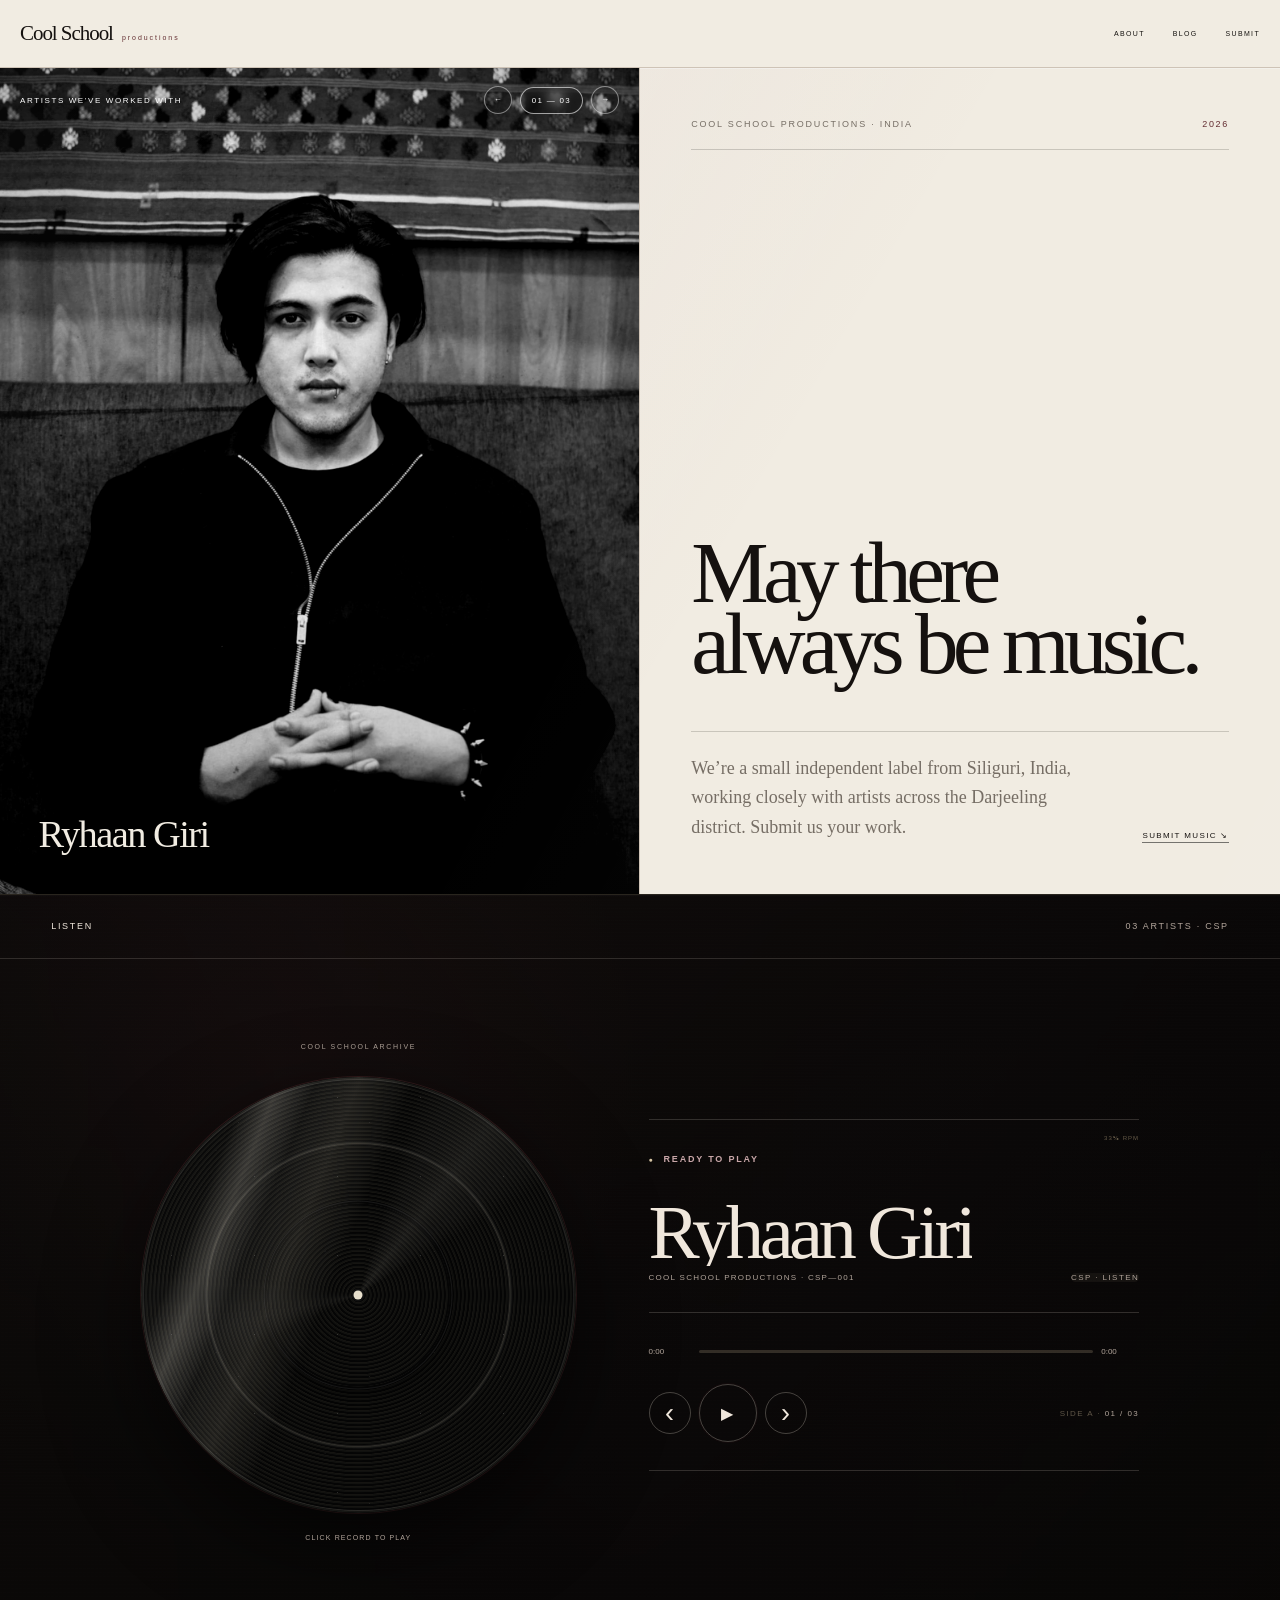
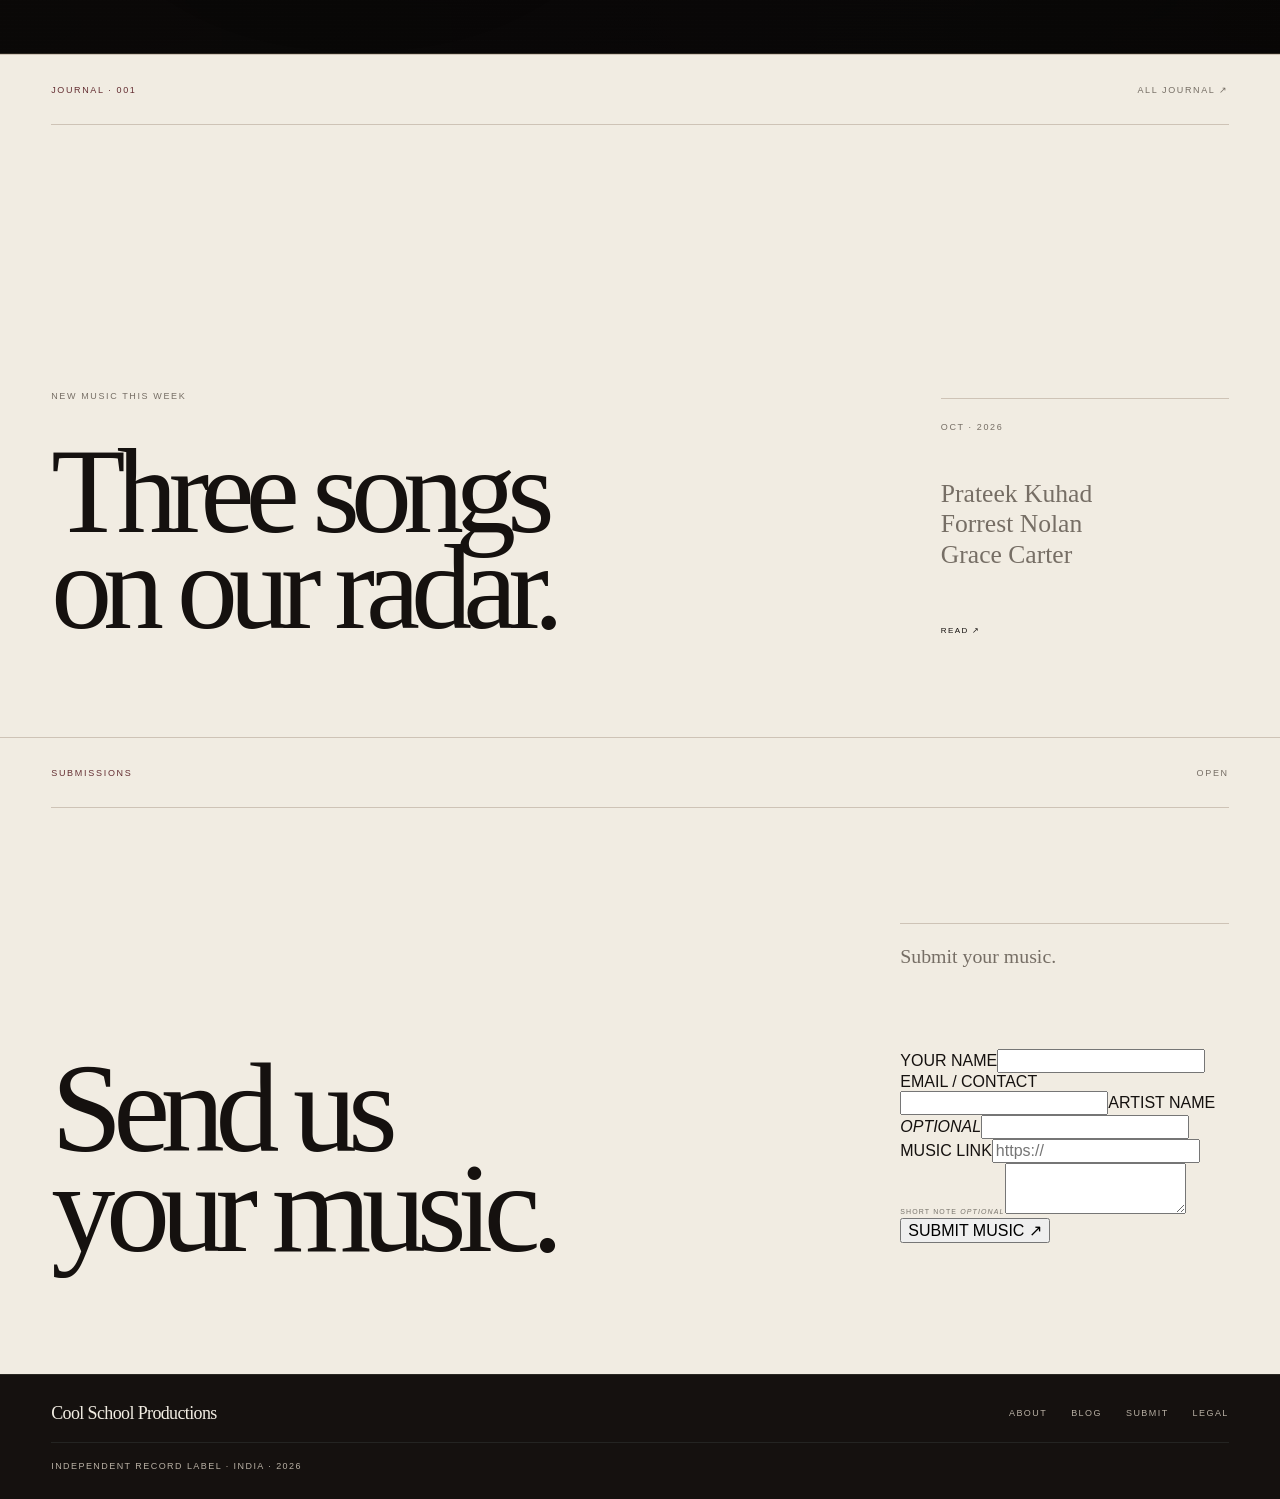
==== index.html @ f2fe6c72 "Simplify homepage music submissions" ====
<!doctype html><html><head><meta charset="utf-8"><meta name="viewport" content="width=device-width,initial-scale=1"><meta name="description" content="Cool School Productions — music, film and good work made independently."><title>Cool School Productions</title><link rel="stylesheet" href="style.css"></head><body>
<header><a class="brand" href="index.html"><span>Cool School</span><small>productions</small></a><button id="menu" aria-label="Open menu" aria-expanded="false" aria-controls="site-nav">MENU</button><nav id="site-nav"><a href="about.html">ABOUT</a><a href="blog.html">BLOG</a><a href="submissions.html">SUBMIT</a></nav></header>
<main><section class="opening" id="intro"><div class="opening-mark hero-showcase" id="artists" aria-label="Artists we have worked with"><div class="showcase-hint"><span>ARTISTS WE’VE WORKED WITH</span><div class="hero-nav"><button class="hero-prev" type="button" aria-label="Previous artist">←</button><b class="hero-count" aria-live="polite">01 — 03</b><button class="hero-next" type="button" aria-label="Next artist">→</button></div></div><div class="hero-track"><figure class="artist-link artist-ryhaan" data-track="0" tabindex="0" role="link"><img decoding="async" src="assets/ryhaan-giri.jpg" alt="Ryhaan Giri"><figcaption>Ryhaan Giri</figcaption></figure><figure class="artist-link artist-madhura" data-track="1" tabindex="0" role="link"><img decoding="async" src="assets/madhura-naik.png" alt="Madhura Naik"><figcaption>Madhura Naik</figcaption></figure><figure class="artist-link artist-mellow" data-track="2" tabindex="0" role="link"><img decoding="async" src="assets/mellow-gyatso.jpeg" alt="Mellow Gyatso"><figcaption>Mellow Gyatso</figcaption></figure></div></div><div class="opening-message"><div class="hero-statement-top"><p class="kicker">COOL SCHOOL PRODUCTIONS · INDIA</p><span>2026</span></div><div class="hero-statement-body"><h1>May there<br>always be music.</h1><div class="hero-statement-foot"><p class="prayer">We’re a small independent label from Siliguri, India, working closely with artists across the Darjeeling district. Submit us your work.</p><a href="#submit">SUBMIT MUSIC ↘</a></div></div></div></section>

<section class="video-gallery discover-full vinyl-discover vinyl-mode" id="discover"><div class="discover-label"><span>LISTEN</span><b>03 ARTISTS · CSP</b></div><div class="vinyl-atmosphere" aria-hidden="true"></div><div class="vinyl-audio-view" aria-label="Vinyl player"><div class="audio-record-wrap"><div class="audio-record" role="button" tabindex="0" aria-label="Play Ryhaan Giri"><div class="audio-art" style="background-image:url('https://i.ytimg.com/vi/rxdvPtSi1rs/maxresdefault.jpg')"></div><span class="audio-spindle"></span></div></div><div class="audio-deck"><div class="audio-kicker" aria-live="polite">READY TO PLAY</div><div class="audio-heading"><div><h2>Ryhaan Giri</h2><p class="audio-subtitle">COOL SCHOOL PRODUCTIONS · CSP—001</p></div><span class="playing-badge">CSP · LISTEN</span></div><div class="audio-progress"><span class="audio-time current">0:00</span><input class="audio-range" type="range" min="0" max="1000" value="0" aria-label="Playback position"><span class="audio-time duration">0:00</span></div><div class="audio-bottom"><div class="audio-controls"><button class="audio-prev" aria-label="Previous track">‹</button><button class="audio-play" aria-label="Play Ryhaan Giri">▶</button><button class="audio-next" aria-label="Next track">›</button></div><div class="audio-track-count" aria-live="polite">01 / 03</div></div></div></div></section><section class="home-journal"><div class="home-journal-top"><span>JOURNAL · 001</span><a href="blog.html">ALL JOURNAL ↗</a></div><a class="home-journal-feature" href="blog-new-music-this-week.html"><div><span>NEW MUSIC THIS WEEK</span><h2>Three songs<br>on our radar.</h2></div><div class="home-journal-meta"><span>OCT · 2026</span><p>Prateek Kuhad<br>Forrest Nolan<br>Grace Carter</p><b>READ ↗</b></div></a></section><section class="submission-only" id="submit"><div class="submission-only-label"><span>SUBMISSIONS</span><span>OPEN</span></div><div class="submission-only-grid"><h2>Send us<br>your music.</h2><div class="submission-only-info"><p>Submit your music.</p><form class="submission-form" data-submission-form><div class="submission-fields"><label><span>YOUR NAME</span><input name="name" type="text" autocomplete="name" maxlength="100" required></label><label><span>EMAIL / CONTACT</span><input name="contact" type="text" autocomplete="email" maxlength="160" required></label><label><span>ARTIST NAME <i>OPTIONAL</i></span><input name="artist" type="text" maxlength="120"></label><label><span>MUSIC LINK</span><input name="music_url" type="url" inputmode="url" placeholder="https://" maxlength="500" required></label><label class="submission-note"><span>SHORT NOTE <i>OPTIONAL</i></span><textarea name="note" rows="3" maxlength="1000"></textarea></label></div><button type="submit">SUBMIT MUSIC ↗</button><p class="submission-status" role="status" aria-live="polite"></p></form></div></div></section></main>
<footer class="site-footer simple-footer"><a class="simple-footer-brand" href="index.html">Cool School Productions</a><div class="simple-footer-links"><a href="about.html">ABOUT</a><a href="blog.html">BLOG</a><a href="submissions.html">SUBMIT</a><a href="legal.html">LEGAL</a></div><span class="simple-footer-meta">INDEPENDENT RECORD LABEL · INDIA · <span id="year"></span></span></footer>
<script src="script.js"></script></body></html>
---- style.css ----
:root{--cream:#f0ede5;--black:#0b0b0a;--grey:#85827b;--line:#cbc7bd}*{box-sizing:border-box}html{scroll-behavior:smooth}body{margin:0;background:var(--black);color:var(--cream);font-family:Arial,Helvetica,sans-serif}a{color:inherit;text-decoration:none}header{height:74px;padding:0 3.2vw;display:flex;align-items:center;justify-content:space-between;position:sticky;top:0;z-index:20;background:rgba(240,237,229,.94);color:var(--black);border-bottom:1px solid var(--line);backdrop-filter:blur(12px)}.brand{display:flex;align-items:baseline;gap:9px}.brand span{font-family:Georgia,serif;font-size:21px;letter-spacing:-.05em}.brand small{font-size:7px;letter-spacing:.28em}nav{display:flex;gap:30px;font-size:9px;letter-spacing:.14em}#menu{display:none;border:0;background:none;font:inherit;font-size:10px}.opening{min-height:clamp(560px,72vh,720px);display:grid;grid-template-columns:1fr 1fr}.opening-mark{background:var(--cream);color:var(--black);display:flex;align-items:center;justify-content:center;padding:6vw;border-right:1px solid var(--line)}.wordmark,.footer-wordmark{display:flex;flex-direction:column;align-items:center}.wordmark span,.footer-wordmark span{font-family:Georgia,serif;font-size:clamp(55px,6vw,98px);line-height:.85;letter-spacing:-.075em;white-space:nowrap}.wordmark small,.footer-wordmark small{font-size:11px;letter-spacing:.62em;padding-left:.62em;margin-top:28px}.opening-message{padding:6vw;display:flex;flex-direction:column;justify-content:center}.kicker{font-size:9px;letter-spacing:.2em;color:var(--grey);margin:0 0 30px}.opening h1{font-family:Georgia,serif;font-size:clamp(58px,7.2vw,112px);font-weight:400;line-height:.84;letter-spacing:-.065em;margin:0 0 42px}.prayer{font-family:Georgia,serif;font-size:18px;line-height:1.65;color:#bbb7ad;max-width:580px;margin:0 0 42px}.soft-link{width:max-content;font-size:10px;letter-spacing:.13em;padding-bottom:6px;border-bottom:1px solid #575750}.interlude{min-height:60vh;padding:7vw 4vw;display:flex;flex-direction:column;justify-content:space-between}.interlude p{font-family:Georgia,serif;font-size:clamp(52px,7vw,108px);line-height:.88;letter-spacing:-.06em;margin:0}.interlude em{font-weight:400}.interlude span{font-size:9px;letter-spacing:.18em;align-self:flex-end}.light{background:var(--cream);color:var(--black)}.light span{color:#77736b}.dark{background:var(--black);color:var(--cream);border-block:1px solid #292927}.dark span{color:#777}.work-section{background:var(--cream);color:var(--black)}.section-line{height:70px;padding:0 3.2vw;display:flex;align-items:center;justify-content:space-between;border-bottom:1px solid var(--line);font-size:9px;letter-spacing:.16em}.work-grid{display:grid;grid-template-columns:repeat(3,1fr)}.work-card{padding:2vw;border-right:1px solid var(--line)}.work-card:last-child{border-right:0}.image{position:relative;aspect-ratio:4/5;overflow:hidden;background:#222}.image img{width:100%;height:100%;object-fit:cover;filter:grayscale(1) contrast(1.08);transition:.5s}.image:after{content:"";position:absolute;inset:0;background:linear-gradient(transparent 60%,rgba(0,0,0,.42))}.image span{position:absolute;z-index:2;left:18px;bottom:15px;color:white;font-family:Georgia,serif;font-size:40px}.work-card:hover img{transform:scale(1.02);filter:grayscale(.35)}.work-card h2{font-family:Georgia,serif;font-size:25px;font-weight:400;margin:18px 0 8px}.work-card p{font-size:8px;letter-spacing:.16em;color:#77736b}.submit{background:var(--cream);color:var(--black);padding:10vw 4vw 11vw}.submit h2{font-family:Georgia,serif;font-size:clamp(58px,8vw,120px);font-weight:400;line-height:.85;letter-spacing:-.065em;margin:0 0 42px}.submit>p:not(.kicker){font-family:Georgia,serif;font-size:19px;line-height:1.6;max-width:600px;color:#57544d}.mail{display:inline-block;font-family:Georgia,serif;font-size:clamp(20px,2.4vw,34px);margin-top:32px;border-bottom:1px solid #88837a;padding-bottom:7px}.submit>small{display:block;margin-top:28px;font-size:9px;letter-spacing:.12em;color:#77736b}footer{padding:8vw 4vw 2vw;background:var(--black);min-height:65vh;display:flex;flex-direction:column;justify-content:flex-end}.footer-wordmark{align-items:flex-start;margin-bottom:5vw}.footer-wordmark span{font-size:clamp(52px,8vw,120px)}.footer-wordmark small{margin-left:3px}footer>p{font-family:Georgia,serif;font-size:clamp(30px,4vw,60px);line-height:1.05;max-width:800px;color:#aaa69d;margin:0 0 8vw}.footer-row{display:flex;justify-content:space-between;border-top:1px solid #292927;padding-top:18px;font-size:8px;letter-spacing:.16em;color:#777}@media(max-width:760px){header{height:60px;padding:0 5vw}nav{display:none;position:absolute;top:60px;left:0;right:0;background:var(--cream);padding:28px 5vw;flex-direction:column}nav.open{display:flex}#menu{display:block}.opening{grid-template-columns:1fr}.opening-mark{min-height:45vh;border-right:0;border-bottom:1px solid var(--line)}.wordmark span{font-size:15vw}.wordmark small{font-size:8px}.opening-message{min-height:70vh;padding:16vw 6vw}.opening h1{font-size:16vw}.interlude{min-height:52vh;padding:16vw 6vw}.interlude p{font-size:14vw}.work-grid{grid-template-columns:1fr}.work-card{padding:6vw;border-right:0;border-bottom:1px solid var(--line)}.image{aspect-ratio:16/11}.section-line{padding:0 5vw}.submit{padding:20vw 6vw}.submit h2{font-size:15vw}.mail{font-size:18px;word-break:break-word}footer{padding:20vw 6vw 5vw;min-height:70vh}.footer-wordmark span{font-size:16vw}.footer-wordmark small{font-size:8px}.footer-row{flex-direction:column;gap:20px}}
/* Hero showcase */
.hero-showcase{padding:0;overflow:hidden;display:block;background:#111;position:relative}.hero-track{height:100%;display:flex;overflow-x:auto;scroll-snap-type:x mandatory;scrollbar-width:none}.hero-track::-webkit-scrollbar{display:none}.hero-track figure{position:relative;flex:0 0 100%;height:100%;min-height:clamp(560px,72vh,720px);margin:0;scroll-snap-align:start;overflow:hidden}.hero-track img{width:100%;height:100%;object-fit:cover;display:block;filter:grayscale(1) contrast(1.06);transition:filter .5s ease,transform .8s ease}.hero-track figure:hover img{filter:grayscale(.25);transform:scale(1.012)}.hero-track figure:after{content:"";position:absolute;inset:55% 0 0;background:linear-gradient(transparent,rgba(0,0,0,.55));pointer-events:none}.hero-track figcaption{position:absolute;z-index:2;left:3vw;bottom:3vw;color:var(--cream);font-family:Georgia,serif;font-size:clamp(28px,3vw,46px);letter-spacing:-.04em}.showcase-hint{position:absolute;z-index:5;left:20px;right:20px;top:18px;display:flex;justify-content:space-between;align-items:center;color:#fff;font-size:8px;letter-spacing:.16em;text-shadow:0 1px 10px rgba(0,0,0,.55);pointer-events:none}.showcase-hint b{font-weight:400;border:1px solid rgba(255,255,255,.6);border-radius:999px;padding:8px 11px;background:rgba(0,0,0,.18);backdrop-filter:blur(6px)}@media(max-width:760px){.opening{min-height:auto}.hero-showcase{min-height:46vh}.hero-track figure{min-height:46vh}.hero-track figcaption{left:5vw;bottom:5vw}.showcase-hint{left:14px;right:14px;top:14px}.showcase-hint span{font-size:7px}}

.people-reel .name-thumb{background:radial-gradient(circle at 70% 28%,#35332f 0%,#171716 36%,#0b0b0a 78%);display:flex;align-items:center;justify-content:center;min-height:520px;position:relative;overflow:hidden}.people-reel .name-thumb:before{content:"";position:absolute;inset:24px;border:1px solid rgba(240,237,229,.18)}.people-reel .name-card{position:relative;z-index:1;display:flex;flex-direction:column;align-items:center;text-align:center}.people-reel .name-card span{font-family:Georgia,serif;font-size:clamp(52px,6vw,92px);line-height:.82;letter-spacing:-.06em;color:var(--cream)}.people-reel .name-card small{margin-top:28px;font-size:8px;letter-spacing:.28em;color:#8b8881}.people-reel .name-thumb figcaption{position:absolute;left:22px;bottom:18px;font-family:Arial,Helvetica,sans-serif;font-size:9px;letter-spacing:.14em;color:#d5d1c8}
@media(max-width:760px){.people-reel .name-thumb{min-height:46vh}.people-reel .name-card span{font-size:15vw}}

/* Discover video gallery */
.video-gallery{background:var(--cream);color:var(--black);padding:8vw 0 9vw;overflow:hidden;border-top:1px solid var(--line)}
.gallery-head{padding:0 4vw 4vw;display:flex;align-items:flex-end;justify-content:space-between;gap:30px}
.gallery-head h2{font-family:Georgia,serif;font-size:clamp(52px,7vw,105px);font-weight:400;line-height:.86;letter-spacing:-.065em;margin:12px 0 0}
.gallery-nav{display:flex;align-items:center;gap:14px;font-size:8px;letter-spacing:.18em;white-space:nowrap}
.gallery-nav button{width:44px;height:44px;border:1px solid #aaa59b;border-radius:50%;background:transparent;font-size:18px;cursor:pointer;transition:.2s}
.gallery-nav button:hover{background:var(--black);color:var(--cream);border-color:var(--black)}
.video-track{display:flex;gap:1.2vw;overflow-x:auto;scroll-snap-type:x mandatory;scroll-behavior:smooth;padding:0 4vw 2vw;scrollbar-width:none}
.video-track::-webkit-scrollbar{display:none}
.video-slide{flex:0 0 min(76vw,980px);scroll-snap-align:start}
.video-frame{aspect-ratio:16/9;background:#0b0b0a;overflow:hidden}
.video-frame iframe{width:100%;height:100%;border:0;display:block}
.video-meta{display:grid;grid-template-columns:42px 1fr auto;align-items:end;border-top:1px solid #aaa59b;padding:14px 0 0;margin-top:14px}
.video-meta>span{font-family:Georgia,serif;font-size:18px}
.video-meta h3{font-family:Georgia,serif;font-size:clamp(25px,3vw,42px);font-weight:400;letter-spacing:-.045em;margin:0}
.video-meta p{font-size:8px;letter-spacing:.16em;color:#77736b;margin:0 0 6px;text-align:right}
@media(max-width:760px){.gallery-head{padding:18vw 6vw 8vw;align-items:flex-start;flex-direction:column}.gallery-head h2{font-size:15vw}.gallery-nav{width:100%;justify-content:flex-end}.video-track{gap:4vw;padding:0 6vw 8vw}.video-slide{flex-basis:88vw}.video-meta{grid-template-columns:30px 1fr}.video-meta p{grid-column:2;text-align:left;margin-top:7px}}

/* Compact Discover refinement */
.video-gallery{padding:6vw 0 7vw}
.gallery-head{max-width:1240px;margin:0 auto;padding:0 32px 32px;align-items:flex-end}
.gallery-head h2{font-size:clamp(38px,4.4vw,68px);line-height:.92;max-width:650px}
.gallery-nav{gap:10px}
.gallery-nav button{width:36px;height:36px;font-size:15px}
.video-track{max-width:1240px;margin:0 auto;display:grid;grid-template-columns:repeat(3,minmax(0,1fr));gap:18px;padding:0 32px 8px;overflow:visible;scroll-snap-type:none}
.video-slide{min-width:0}
.video-frame{aspect-ratio:16/9;border-radius:2px}
.video-meta{grid-template-columns:28px 1fr;padding-top:10px;margin-top:10px}
.video-meta>span{font-size:12px;color:#77736b}
.video-meta h3{font-size:20px;letter-spacing:-.025em}
.video-meta p{grid-column:2;text-align:left;margin:5px 0 0;font-size:7px;line-height:1.5}
@media(min-width:761px){.gallery-nav span{display:none}}
@media(max-width:760px){.video-gallery{padding:4vw 0 14vw}.gallery-head{padding:16vw 6vw 7vw}.gallery-head h2{font-size:12vw}.video-track{display:flex;max-width:none;gap:12px;padding:0 6vw 5vw;overflow-x:auto;scroll-snap-type:x mandatory}.video-slide{flex:0 0 82vw;scroll-snap-align:start}.video-meta h3{font-size:20px}.gallery-nav button{width:34px;height:34px}}

/* Full-bleed Discover */
.discover-full{position:relative;background:#0b0b0a;color:var(--cream);padding:0;min-height:100vh;border:0;overflow:hidden}
.discover-full .discover-label{position:absolute;z-index:5;top:20px;left:24px;font-size:8px;letter-spacing:.2em;color:#fff;text-shadow:0 1px 8px rgba(0,0,0,.45);pointer-events:none}
.discover-full .video-track{max-width:none;width:100%;height:100vh;margin:0;padding:0;display:grid;grid-template-columns:repeat(3,1fr);gap:1px;background:#0b0b0a;overflow:hidden}
.discover-full .video-slide{min-width:0;height:100%;margin:0}
.discover-full .video-frame{width:100%;height:100%;aspect-ratio:auto;border-radius:0;background:#000}
.discover-full .video-frame iframe{width:100%;height:100%;display:block}
@media(max-width:760px){.discover-full{min-height:100svh}.discover-full .discover-label{top:16px;left:16px}.discover-full .video-track{height:100svh;display:flex;gap:1px;padding:0;overflow-x:auto;scroll-snap-type:x mandatory}.discover-full .video-slide{flex:0 0 100vw;height:100svh;scroll-snap-align:start}.discover-full .video-frame{height:100%}}

/* Final Discover polish */
.discover-full{min-height:auto;background:#080808;border-top:1px solid rgba(255,255,255,.12)}
.discover-full .discover-label{top:18px;left:22px;padding:7px 9px;background:rgba(8,8,8,.58);border:1px solid rgba(255,255,255,.16);font-size:7px;line-height:1;letter-spacing:.22em;backdrop-filter:blur(8px);-webkit-backdrop-filter:blur(8px)}
.discover-full .video-track{height:auto;min-height:72vh;grid-template-columns:repeat(3,minmax(0,1fr));gap:1px;background:rgba(255,255,255,.12)}
.discover-full .video-slide{height:auto;min-height:72vh;background:#080808}
.discover-full .video-frame{height:100%;min-height:72vh;position:relative;overflow:hidden}
.discover-full .video-frame iframe{position:absolute;inset:0;border:0;background:#000}
@media(min-width:761px){.discover-full .video-track{max-height:820px}.discover-full .video-slide,.discover-full .video-frame{max-height:820px}}
@media(max-width:760px){.discover-full{min-height:auto}.discover-full .discover-label{top:14px;left:14px}.discover-full .video-track{height:72svh;min-height:0}.discover-full .video-slide{height:72svh;min-height:0}.discover-full .video-frame{height:72svh;min-height:0}}

/* Site footer */
.site-footer{background:var(--cream);color:var(--black);padding:7vw 4vw 2.5vw;min-height:42vh;display:flex;flex-direction:column;justify-content:space-between;border-top:1px solid var(--line)}
.footer-top{display:flex;justify-content:space-between;align-items:flex-start;gap:40px}
.footer-brand{font-family:Georgia,serif;font-size:clamp(48px,6.5vw,100px);font-weight:400;line-height:.78;letter-spacing:-.065em}
.footer-brand span{font-size:.42em;letter-spacing:-.035em}
.footer-top>p{margin:5px 0 0;font-size:8px;line-height:1.8;letter-spacing:.18em;text-align:right;color:#68645d}
.footer-bottom{display:flex;justify-content:space-between;align-items:flex-end;border-top:1px solid #bcb7ad;padding-top:15px;margin-top:8vw;font-size:8px;letter-spacing:.16em;color:#68645d}
.footer-links{display:flex;gap:26px}
.footer-links a{transition:opacity .2s}.footer-links a:hover{opacity:.5}
@media(max-width:760px){.site-footer{padding:16vw 6vw 6vw;min-height:48vh}.footer-top{flex-direction:column}.footer-brand{font-size:15vw}.footer-top>p{text-align:left}.footer-bottom{margin-top:18vw;align-items:flex-start;gap:25px;flex-direction:column}.footer-links{gap:18px;flex-wrap:wrap}}

/* Label-level precision */
header{border-bottom:1px solid rgba(20,20,18,.14)}
nav{gap:28px}nav a{font-size:7px;letter-spacing:.19em}
.opening-message{padding-left:5vw;padding-right:5vw}
.opening-message .prayer{max-width:490px}
.showcase-hint span{letter-spacing:.2em}
.site-footer{min-height:36vh;padding-top:6vw}
.footer-brand{max-width:700px}
.footer-top>p{letter-spacing:.2em}
@media(max-width:760px){nav{gap:20px}.site-footer{min-height:42vh}}

/* Vinyl Discover */
.vinyl-discover{background:#080808;min-height:100vh;padding:0;display:flex;align-items:center}
.vinyl-discover .discover-label{position:absolute;top:18px;left:22px}
.vinyl-track{width:100%;display:grid;grid-template-columns:repeat(3,minmax(0,1fr));gap:0;align-items:center}
.vinyl-piece{min-width:0;display:grid;place-items:center;padding:5vw 2vw}
.vinyl-shell{width:min(29vw,440px);aspect-ratio:1;display:grid;place-items:center}
.vinyl-disc{position:relative;width:100%;height:100%;border-radius:50%;overflow:hidden;background:repeating-radial-gradient(circle at center,#0b0b0b 0 2px,#151515 3px 4px,#090909 5px 7px);box-shadow:0 18px 60px rgba(0,0,0,.42),inset 0 0 0 1px rgba(255,255,255,.08)}
.vinyl-disc:before{content:"";position:absolute;inset:4%;border-radius:50%;background:conic-gradient(from 20deg,transparent,rgba(255,255,255,.09),transparent 18%,rgba(255,255,255,.04),transparent 40%,rgba(255,255,255,.08),transparent 70%);pointer-events:none;z-index:2}
.vinyl-video{position:absolute;z-index:3;left:50%;top:50%;width:58%;height:58%;transform:translate(-50%,-50%);border-radius:50%;overflow:hidden;background:#000;box-shadow:0 0 0 3px #080808,0 0 0 4px rgba(255,255,255,.12)}
.vinyl-video iframe{position:absolute;left:50%;top:50%;width:178%;height:100%;transform:translate(-50%,-50%);border:0}
.vinyl-spindle{position:absolute;z-index:5;left:50%;top:50%;width:9px;height:9px;border-radius:50%;background:#e7e2d8;transform:translate(-50%,-50%);box-shadow:0 0 0 2px #111;pointer-events:none}
.vinyl-disc.is-playing{animation:vinylSpin 5.2s linear infinite}
.vinyl-disc.is-playing .vinyl-video{animation:vinylCounterSpin 5.2s linear infinite}
@keyframes vinylSpin{to{transform:rotate(360deg)}}@keyframes vinylCounterSpin{to{transform:translate(-50%,-50%) rotate(-360deg)}}
@media(max-width:760px){.vinyl-discover{min-height:88svh}.vinyl-track{display:flex;overflow-x:auto;scroll-snap-type:x mandatory}.vinyl-piece{flex:0 0 100vw;min-height:88svh;padding:18vw 8vw 10vw;scroll-snap-align:start}.vinyl-shell{width:min(84vw,430px)}}

/* Vinyl catalogue metadata */
.vinyl-piece{align-content:center}
.vinyl-meta{width:min(29vw,440px);display:grid;grid-template-columns:auto 1fr;gap:5px 16px;border-top:1px solid rgba(255,255,255,.2);padding-top:12px;margin-top:18px;color:#e8e4dc}
.vinyl-meta span{font-size:7px;letter-spacing:.2em;color:#777}
.vinyl-meta strong{font-family:Georgia,serif;font-size:16px;font-weight:400;letter-spacing:-.02em;text-align:right}
.vinyl-meta small{grid-column:1/-1;font-size:7px;letter-spacing:.16em;color:#777}
@media(max-width:760px){.vinyl-meta{width:min(84vw,430px);margin-top:16px}.vinyl-meta strong{font-size:15px}}

/* One-record-per-slide Discover */
.vinyl-discover{height:100vh;min-height:680px;display:block;overflow:hidden;position:relative}
.vinyl-track{width:100%;height:100%;display:flex;overflow-x:auto;overflow-y:hidden;scroll-snap-type:x mandatory;scroll-behavior:smooth;scrollbar-width:none}
.vinyl-track::-webkit-scrollbar{display:none}
.vinyl-piece{position:relative;flex:0 0 100%;width:100%;height:100%;min-height:0;padding:6vh 6vw 4vh;display:flex;flex-direction:column;align-items:center;justify-content:center;scroll-snap-align:start;scroll-snap-stop:always}
.vinyl-shell{width:min(64vh,620px);max-width:72vw;flex:0 0 auto}
.vinyl-meta{width:min(64vh,620px);max-width:72vw;margin-top:18px}
.vinyl-discover .discover-label{z-index:10}
@media(max-width:760px){.vinyl-discover{height:88svh;min-height:620px}.vinyl-track{height:100%;display:flex}.vinyl-piece{flex:0 0 100vw;width:100vw;height:100%;min-height:0;padding:10vh 6vw 5vh}.vinyl-shell{width:min(74vw,52vh);max-width:none}.vinyl-meta{width:min(74vw,52vh);max-width:none}}

/* Tactile Discover interaction */
.vinyl-shell{transition:transform .45s cubic-bezier(.2,.7,.2,1),filter .45s ease;cursor:pointer}
.vinyl-piece:hover .vinyl-shell{transform:scale(1.025);filter:brightness(1.06)}
.vinyl-piece:focus-within .vinyl-shell{transform:scale(1.015)}
.vinyl-video{transition:box-shadow .3s ease,transform .3s ease}
.vinyl-piece:hover .vinyl-video{box-shadow:0 0 0 3px #080808,0 0 0 5px rgba(255,255,255,.28)}
.vinyl-play{position:absolute;z-index:8;left:50%;top:50%;width:54px;height:54px;display:grid;place-items:center;border-radius:50%;transform:translate(-50%,-50%);background:rgba(245,242,235,.92);color:#090909;font-family:Arial,sans-serif;font-size:17px;padding-left:3px;box-shadow:0 8px 28px rgba(0,0,0,.28);pointer-events:none;transition:transform .25s ease,opacity .25s ease}
.vinyl-piece:hover .vinyl-play{transform:translate(-50%,-50%) scale(1.08)}
.vinyl-disc.is-playing .vinyl-play{opacity:0}
.vinyl-controls{position:absolute;z-index:12;left:50%;bottom:24px;transform:translateX(-50%);display:flex;align-items:center;gap:14px;padding:7px 9px;border:1px solid rgba(255,255,255,.14);border-radius:999px;background:rgba(10,10,10,.58);backdrop-filter:blur(14px);-webkit-backdrop-filter:blur(14px)}
.vinyl-controls>button{width:38px;height:38px;border:0;border-radius:50%;background:transparent;color:#f2eee6;font-size:16px;cursor:pointer;transition:background .2s,transform .2s}
.vinyl-controls>button:hover{background:rgba(255,255,255,.12);transform:scale(1.05)}
.vinyl-dots{display:flex;gap:7px;align-items:center;padding:0 3px}
.vinyl-dots button{width:6px;height:6px;padding:0;border:0;border-radius:50%;background:rgba(255,255,255,.3);cursor:pointer;transition:width .25s,background .25s,border-radius .25s}
.vinyl-dots button.active{width:20px;border-radius:999px;background:#f2eee6}
@media(max-width:760px){.vinyl-controls{bottom:14px}.vinyl-play{width:48px;height:48px}.vinyl-piece:hover .vinyl-shell{transform:none}}

/* Split vinyl + video showcase */
.vinyl-piece{padding:7vh 5vw 8vh}
.vinyl-project{width:min(1180px,90vw);display:grid;grid-template-columns:minmax(280px,.78fr) minmax(420px,1.22fr);gap:clamp(34px,5vw,80px);align-items:center}
.vinyl-project .vinyl-shell{width:100%;max-width:470px;justify-self:end}
.vinyl-label{position:absolute;z-index:3;left:50%;top:50%;width:34%;height:34%;transform:translate(-50%,-50%);border-radius:50%;background:#e8e3d9;color:#111;display:flex;flex-direction:column;align-items:center;justify-content:center;text-align:center;pointer-events:none}
.vinyl-label span{font-family:Georgia,serif;font-size:clamp(12px,1.2vw,18px);letter-spacing:-.03em}.vinyl-label small{margin-top:6px;font-size:6px;letter-spacing:.18em}
.vinyl-video-panel{position:relative;width:100%;aspect-ratio:16/9;background:#000;overflow:hidden;box-shadow:0 18px 60px rgba(0,0,0,.28)}
.vinyl-video-panel iframe{position:absolute;inset:0;width:100%;height:100%;border:0}
.vinyl-video-panel .vinyl-play{z-index:2}
.vinyl-disc.is-playing{animation:vinylSpin 5.2s linear infinite}
.vinyl-piece:has(.vinyl-disc.is-playing) .vinyl-video-panel .vinyl-play{opacity:0}
.vinyl-meta{width:min(1180px,90vw);grid-template-columns:auto 1fr;max-width:none}
@media(max-width:760px){.vinyl-piece{padding:9vh 6vw 8vh;justify-content:center}.vinyl-project{width:88vw;display:flex;flex-direction:column;gap:24px}.vinyl-project .vinyl-shell{width:min(62vw,290px);align-self:center}.vinyl-video-panel{width:88vw}.vinyl-meta{width:88vw}.vinyl-label span{font-size:12px}}

/* Complete Music UI */
.vinyl-discover{background:linear-gradient(180deg,#0d0d0c 0%,#070707 100%)}
.music-status{position:absolute;z-index:11;right:22px;top:18px;display:flex;align-items:center;gap:8px;color:#8c8982;font-size:7px;letter-spacing:.18em}
.status-dot{width:5px;height:5px;border-radius:50%;background:#777;transition:.25s}
.vinyl-discover.is-playing .status-dot{background:#eee;box-shadow:0 0 0 4px rgba(255,255,255,.08)}
.vinyl-discover.is-playing .music-status{color:#d8d4cc}
.vinyl-project{padding:18px;border:1px solid rgba(255,255,255,.08);background:rgba(255,255,255,.018)}
.vinyl-video-panel{border:1px solid rgba(255,255,255,.1)}
.vinyl-meta{border-top-color:rgba(255,255,255,.16);row-gap:7px}
.track-line{grid-column:1/-1;display:grid;grid-template-columns:24px 1fr auto;gap:10px;align-items:center;margin-top:8px;font-size:6px;letter-spacing:.18em;color:#696761}
.track-line div{height:1px;background:linear-gradient(90deg,#e8e3d9 0 0%,rgba(255,255,255,.14) 0 100%);transition:background .25s}
.vinyl-piece:has(.vinyl-disc.is-playing) .track-line div{background:linear-gradient(90deg,#e8e3d9 0 38%,rgba(255,255,255,.14) 38% 100%)}
.vinyl-piece:has(.vinyl-disc.is-playing) .track-line span:last-child:after{content:"ING"}
.vinyl-piece:has(.vinyl-disc.is-playing) .track-line span:last-child{font-size:0}.vinyl-piece:has(.vinyl-disc.is-playing) .track-line span:last-child:before{content:"PLAY";font-size:6px}
.vinyl-controls{bottom:20px}
.vinyl-controls:before{content:"PREV";font-size:6px;letter-spacing:.16em;color:#666;margin-left:6px}
.vinyl-controls:after{content:"NEXT";font-size:6px;letter-spacing:.16em;color:#666;margin-right:6px}
@media(max-width:760px){.music-status{right:14px;top:14px}.vinyl-project{padding:10px}.vinyl-controls:before,.vinyl-controls:after{display:none}}

/* Vintage record-library treatment */
.vinyl-discover{background:#17140f;color:#e8dfcb;isolation:isolate}
.vinyl-discover:before{content:"";position:absolute;inset:0;z-index:0;pointer-events:none;opacity:.24;background-image:repeating-linear-gradient(0deg,rgba(255,255,255,.018) 0 1px,transparent 1px 3px),radial-gradient(circle at 18% 22%,rgba(205,177,122,.11),transparent 34%),radial-gradient(circle at 78% 72%,rgba(111,82,45,.13),transparent 36%);mix-blend-mode:screen}
.vinyl-track,.discover-label,.music-status,.vinyl-controls{position:relative;z-index:2}
.vinyl-discover .discover-label{font-family:Georgia,serif;color:#d8c7a5;letter-spacing:.12em}
.music-status{color:#8f8169}
.vinyl-discover.is-playing .music-status{color:#d9c9aa}
.vinyl-project{border:1px solid rgba(216,199,165,.24);background:#201c15;box-shadow:0 24px 70px rgba(0,0,0,.32),inset 0 0 45px rgba(130,96,49,.045)}
.vinyl-project:before{content:"COOL SCHOOL RECORD LIBRARY";position:absolute;transform:translateY(-35px);font-size:6px;letter-spacing:.24em;color:#776b58}
.vinyl-disc{background:repeating-radial-gradient(circle at center,#090806 0 2px,#181610 3px 4px,#080706 5px 7px);box-shadow:0 22px 60px rgba(0,0,0,.52),inset 0 0 0 1px rgba(222,204,166,.12)}
.vinyl-label{background:#d7c49d;color:#251e14;box-shadow:inset 0 0 0 1px rgba(65,47,25,.28)}
.vinyl-label span{font-style:italic}.vinyl-label small{color:#67583f}
.vinyl-video-panel{border:8px solid #2b251b;outline:1px solid rgba(216,199,165,.18);filter:sepia(.12) contrast(.96) saturate(.82)}
.vinyl-meta{color:#ded2ba;border-top:1px solid rgba(216,199,165,.32)}
.vinyl-meta span,.vinyl-meta small,.track-line{color:#8f8169}
.vinyl-meta strong{font-style:italic;color:#e7dbc3}
.vinyl-controls{border-color:rgba(216,199,165,.25);background:rgba(30,25,18,.84);box-shadow:0 8px 24px rgba(0,0,0,.24)}
.vinyl-controls>button{color:#dfd1b5}.vinyl-controls>button:hover{background:rgba(216,199,165,.12)}
.vinyl-dots button{background:rgba(216,199,165,.25)}.vinyl-dots button.active{background:#d8c7a5}
.status-dot{background:#74654e}.vinyl-discover.is-playing .status-dot{background:#d8c7a5;box-shadow:0 0 0 4px rgba(216,199,165,.08)}
.track-line div{background:linear-gradient(90deg,#cbb78f 0 0%,rgba(216,199,165,.18) 0 100%)}
.vinyl-piece:has(.vinyl-disc.is-playing) .track-line div{background:linear-gradient(90deg,#cbb78f 0 38%,rgba(216,199,165,.18) 38% 100%)}

/* Video-first Music showcase */
.vinyl-project{width:min(1380px,94vw);grid-template-columns:minmax(210px,.48fr) minmax(620px,1.52fr);gap:clamp(28px,4vw,64px);padding:14px}
.vinyl-project .vinyl-shell{max-width:380px}
.vinyl-video-panel{width:100%;aspect-ratio:16/9;border:3px solid #2b251b;filter:none;box-shadow:0 24px 80px rgba(0,0,0,.42);transition:transform .35s ease,box-shadow .35s ease}
.vinyl-video-panel:hover{transform:scale(1.008);box-shadow:0 28px 90px rgba(0,0,0,.52)}
.vinyl-video-panel iframe{width:100%;height:100%}
.vinyl-meta{width:min(1380px,94vw)}
@media(max-width:760px){
 .vinyl-piece{padding:7vh 4vw 8vh}
 .vinyl-project{width:94vw;display:flex;flex-direction:column-reverse;gap:18px;padding:8px}
 .vinyl-video-panel{width:100%;aspect-ratio:16/9;border-width:2px}
 .vinyl-project .vinyl-shell{width:min(44vw,190px)}
 .vinyl-meta{width:94vw;margin-top:12px}
}

/* Thumbnail record labels */
.vinyl-label.vinyl-art{width:42%;height:42%;background-position:center;background-size:cover;background-repeat:no-repeat;overflow:hidden;box-shadow:inset 0 0 0 1px rgba(255,255,255,.18),0 0 0 2px #090806}
.vinyl-label.vinyl-art:after{content:"";position:absolute;inset:0;border-radius:50%;background:linear-gradient(180deg,rgba(0,0,0,.03),rgba(0,0,0,.2));pointer-events:none}
.vinyl-catalogue{position:absolute;z-index:2;left:50%;bottom:10%;transform:translateX(-50%);padding:3px 6px;background:rgba(15,13,10,.68);color:#eee3cd!important;font-family:Arial,sans-serif!important;font-style:normal!important;font-size:6px!important;letter-spacing:.16em!important;white-space:nowrap}

/* Music view tabs + vinyl audio deck */
.music-tabs{position:absolute;z-index:14;top:14px;left:50%;transform:translateX(-50%);display:flex;padding:3px;border:1px solid rgba(216,199,165,.22);border-radius:999px;background:rgba(25,21,15,.78);backdrop-filter:blur(12px)}
.music-tab{border:0;background:transparent;color:#776b58;padding:8px 15px;border-radius:999px;font-size:7px;letter-spacing:.18em;cursor:pointer}.music-tab.active{background:#d8c7a5;color:#1a1610}
.vinyl-audio-view{display:none;position:relative;z-index:3;width:min(1120px,90vw);height:100%;margin:auto;grid-template-columns:.9fr 1.1fr;gap:clamp(50px,8vw,110px);align-items:center}
.vinyl-discover.vinyl-mode .vinyl-track,.vinyl-discover.vinyl-mode .vinyl-controls{display:none}.vinyl-discover.vinyl-mode .vinyl-audio-view{display:grid}
.audio-record-wrap{display:grid;place-items:center}.audio-record{position:relative;width:min(430px,38vw);aspect-ratio:1;border-radius:50%;background:repeating-radial-gradient(circle,#090806 0 2px,#181610 3px 4px,#080706 5px 7px);box-shadow:0 24px 70px rgba(0,0,0,.5);animation-play-state:paused}.audio-record.playing{animation:vinylSpin 5.2s linear infinite}
.audio-art{position:absolute;left:50%;top:50%;width:42%;height:42%;transform:translate(-50%,-50%);border-radius:50%;background-size:cover;background-position:center;box-shadow:0 0 0 3px #090806}.audio-spindle{position:absolute;left:50%;top:50%;width:9px;height:9px;transform:translate(-50%,-50%);border-radius:50%;background:#e7dfcc;box-shadow:0 0 0 2px #111}
.audio-deck{border-top:1px solid rgba(216,199,165,.32);border-bottom:1px solid rgba(216,199,165,.18);padding:30px 0}.audio-kicker{font-size:7px;letter-spacing:.2em;color:#8f8169}.audio-deck h2{font-family:Georgia,serif;font-weight:400;font-style:italic;font-size:clamp(38px,5vw,72px);letter-spacing:-.05em;margin:12px 0 34px;color:#e7dbc3}
.audio-progress{display:grid;grid-template-columns:34px 1fr 34px;gap:12px;align-items:center}.audio-time{font-size:7px;color:#8f8169;font-variant-numeric:tabular-nums}.audio-range{width:100%;accent-color:#d8c7a5;cursor:pointer}
.audio-controls{display:flex;align-items:center;justify-content:center;gap:18px;margin-top:30px}.audio-controls button{border:1px solid rgba(216,199,165,.25);background:transparent;color:#dfd1b5;border-radius:50%;width:42px;height:42px;cursor:pointer}.audio-controls .audio-play{width:62px;height:62px;background:#d8c7a5;color:#17140f;border:0;font-size:17px;padding-left:4px}.audio-track-count{text-align:center;margin-top:18px;font-size:7px;letter-spacing:.18em;color:#776b58}
@media(max-width:760px){.music-tabs{top:46px}.vinyl-audio-view{width:90vw;grid-template-columns:1fr;gap:28px;align-content:center}.audio-record{width:min(62vw,270px)}.audio-deck{padding:20px 0}.audio-deck h2{font-size:38px;margin:9px 0 22px}}

/* Refined two-mode Music experience */
.music-tabs{top:18px;padding:4px;gap:2px;box-shadow:0 10px 35px rgba(0,0,0,.22)}
.music-tab{min-width:76px;transition:background .25s ease,color .25s ease,transform .25s ease}
.music-tab:hover{color:#d8c7a5}.music-tab.active:hover{color:#17140f}
.vinyl-track,.vinyl-audio-view{transition:opacity .35s ease,transform .45s cubic-bezier(.2,.7,.2,1)}
.vinyl-discover:not(.vinyl-mode) .vinyl-track{opacity:1;transform:translateY(0)}
.vinyl-discover.vinyl-mode .vinyl-audio-view{animation:musicViewIn .5s cubic-bezier(.2,.7,.2,1) both}
@keyframes musicViewIn{from{opacity:0;transform:translateY(12px)}to{opacity:1;transform:translateY(0)}}
.vinyl-video-panel:after{content:"PLAY FILM";position:absolute;right:12px;bottom:12px;z-index:3;padding:7px 9px;background:rgba(20,17,12,.78);color:#ddd0b5;font-size:6px;letter-spacing:.18em;pointer-events:none;opacity:.72;transition:opacity .25s,transform .25s}
.vinyl-video-panel:hover:after{opacity:1;transform:translateY(-2px)}
.audio-record{transition:transform .45s cubic-bezier(.2,.7,.2,1),box-shadow .45s ease;cursor:pointer}
.audio-record:hover{transform:scale(1.025);box-shadow:0 30px 85px rgba(0,0,0,.58)}
.audio-record.playing{box-shadow:0 30px 90px rgba(0,0,0,.62),0 0 0 1px rgba(216,199,165,.12)}
.audio-deck{position:relative}
.audio-deck:before{content:"33⅓ RPM";position:absolute;right:0;top:14px;font-size:6px;letter-spacing:.18em;color:#655a48}
.audio-range{-webkit-appearance:none;appearance:none;height:2px;background:rgba(216,199,165,.2);outline:none;border-radius:2px}
.audio-range::-webkit-slider-thumb{-webkit-appearance:none;width:12px;height:12px;border-radius:50%;background:#d8c7a5;box-shadow:0 0 0 4px rgba(216,199,165,.08);cursor:pointer}
.audio-range::-moz-range-thumb{width:12px;height:12px;border:0;border-radius:50%;background:#d8c7a5;cursor:pointer}
.audio-controls button{transition:transform .2s ease,background .2s ease,border-color .2s ease}.audio-controls button:hover{transform:scale(1.07);background:rgba(216,199,165,.08);border-color:rgba(216,199,165,.5)}.audio-controls .audio-play:hover{background:#eadcbc;transform:scale(1.06)}
.audio-track-count:before{content:"SIDE A · ";color:#5e5547}
@media(max-width:760px){.music-tabs{top:42px}.vinyl-video-panel:after{display:none}.audio-deck:before{top:8px}}
@media(prefers-reduced-motion:reduce){.vinyl-disc.is-playing,.audio-record.playing{animation:none}.vinyl-track,.vinyl-audio-view,.audio-record,.vinyl-shell{transition:none}}

/* Track-reactive vinyl atmosphere */
.vinyl-atmosphere{position:absolute;z-index:1;inset:-7%;opacity:0;pointer-events:none;background-position:center;background-size:cover;filter:blur(42px) saturate(.78) brightness(.34);transform:scale(1.08);transition:opacity .7s ease,background-image .7s ease}
.vinyl-atmosphere:after{content:"";position:absolute;inset:0;background:linear-gradient(90deg,rgba(16,13,9,.72),rgba(16,13,9,.38) 48%,rgba(16,13,9,.66)),linear-gradient(180deg,rgba(16,13,9,.42),rgba(16,13,9,.68))}
.vinyl-discover.vinyl-mode .vinyl-atmosphere{opacity:.72}
.vinyl-discover.vinyl-mode:before{opacity:.12}
.vinyl-audio-view{z-index:3}
@media(max-width:760px){.vinyl-atmosphere{filter:blur(32px) saturate(.72) brightness(.3)}.vinyl-discover.vinyl-mode .vinyl-atmosphere{opacity:.62}}

/* Vinyl is now the Music experience */
.vinyl-discover .vinyl-audio-view{display:grid}
.vinyl-discover .vinyl-atmosphere{opacity:.72}
.vinyl-discover:before{opacity:.12}

/* Artist → Music links */
.artist-link{cursor:pointer;position:relative}
.artist-link:after{content:"PLAY RECORD →";position:absolute;right:14px;bottom:14px;z-index:4;padding:7px 9px;background:rgba(10,10,10,.72);color:#eee8dc;font-size:6px;letter-spacing:.17em;opacity:0;transform:translateY(5px);transition:opacity .25s,transform .25s;pointer-events:none}
.artist-link:hover:after,.artist-link:focus-visible:after{opacity:1;transform:translateY(0)}
.artist-link:focus-visible{outline:1px solid rgba(255,255,255,.7);outline-offset:-1px}
@media(max-width:760px){.artist-link:after{opacity:.88;transform:none}}

/* 2026 site polish */
:root{--ease:cubic-bezier(.2,.7,.2,1)}
body{overflow-x:hidden}
header{transition:background .3s ease,box-shadow .3s ease;height:68px}
header:has(nav a:hover){box-shadow:0 8px 30px rgba(0,0,0,.06)}
nav a{position:relative;padding:8px 0}
nav a:after{content:"";position:absolute;left:0;right:100%;bottom:2px;height:1px;background:currentColor;transition:right .3s var(--ease)}
nav a:hover:after{right:0}
.opening{min-height:calc(100svh - 68px)}
.opening-mark,.opening-message{min-height:calc(100svh - 68px)}
.opening-message{padding:clamp(42px,6vw,96px)}
.opening h1{max-width:720px;text-wrap:balance}
.prayer{max-width:510px}
.hero-track figure{min-height:calc(100svh - 68px)}
.hero-track figcaption{bottom:clamp(24px,3vw,46px)}
.artist-link figcaption{transition:transform .35s var(--ease)}
.artist-link:hover figcaption{transform:translateY(-4px)}
.vinyl-discover{min-height:calc(100svh - 68px);height:auto;padding:0}
.vinyl-audio-view{min-height:calc(100svh - 68px);padding:clamp(76px,8vh,110px) 0 clamp(54px,7vh,90px);width:min(1180px,88vw)}
.audio-record{width:min(440px,38vw)}
.audio-record:after{content:"";position:absolute;inset:4%;border-radius:50%;border:1px solid rgba(255,255,255,.035);pointer-events:none}
.audio-deck{max-width:570px}
.audio-deck h2{margin-bottom:8px}
.audio-subtitle{margin:0 0 34px;font-size:7px;letter-spacing:.19em;color:#776b58}
.audio-progress{margin-top:8px}
.audio-controls{justify-content:flex-start;margin-top:32px}
.audio-track-count{text-align:left;margin-left:4px}
.discover-label{letter-spacing:.24em!important}
.music-status{letter-spacing:.14em}
.site-footer{min-height:auto;padding:7vw 4vw 2.5vw}
.footer-top{align-items:flex-end}
.footer-links a{transition:opacity .2s ease}.footer-links a:hover{opacity:.55}
@media(max-width:760px){
 header{height:60px}
 .brand span{font-size:18px}.brand small{font-size:6px}
 .opening-mark{min-height:52svh}.hero-track figure{min-height:52svh}
 .opening-message{min-height:auto;padding:18vw 6vw 20vw}
 .opening h1{font-size:15vw;margin-bottom:30px}.prayer{font-size:16px;line-height:1.6}
 .vinyl-discover{min-height:100svh}
 .vinyl-audio-view{min-height:100svh;width:88vw;padding:82px 0 44px;grid-template-columns:1fr;gap:30px;align-content:center}
 .audio-record{width:min(66vw,280px)}
 .audio-deck{width:100%}.audio-deck h2{font-size:40px}
 .audio-subtitle{margin-bottom:24px}
 .audio-controls{justify-content:center}.audio-track-count{text-align:center;margin-left:0}
 .site-footer{padding-top:18vw}
}

/* Social CTA */
.footer-bottom{flex-wrap:wrap;gap:24px}
.social-cta{width:100%;margin-top:clamp(34px,5vw,72px);padding-top:20px;border-top:1px solid #292927;display:grid;grid-template-columns:1fr auto auto;align-items:center;gap:clamp(20px,4vw,60px)}
.social-cta span{font-size:7px;letter-spacing:.2em;color:#67645e}
.social-cta a{font-family:Georgia,serif;font-size:clamp(24px,3vw,46px);letter-spacing:-.045em;transition:opacity .2s ease,transform .25s var(--ease)}
.social-cta a:hover{opacity:.62;transform:translateX(3px)}
@media(max-width:760px){.social-cta{grid-template-columns:1fr;gap:14px;margin-top:42px}.social-cta span{margin-bottom:8px}.social-cta a{font-size:34px}}

/* Streaming-player refinement */
.audio-deck{padding:28px 0 24px;border-top-color:rgba(216,199,165,.2);border-bottom-color:rgba(216,199,165,.14)}
.audio-kicker{font-family:Arial,sans-serif;font-weight:600;color:#b7a98d;letter-spacing:.18em;margin-bottom:12px}
.audio-heading{display:flex;align-items:flex-end;justify-content:space-between;gap:20px;margin-bottom:34px}
.audio-heading>div{min-width:0}
.audio-deck .audio-heading h2{margin:0 0 7px;font-style:normal;font-size:clamp(40px,4.7vw,68px);line-height:.95;white-space:nowrap;overflow:hidden;text-overflow:ellipsis}
.audio-subtitle{margin:0;font-size:7px;letter-spacing:.16em;color:#8c806b}
.playing-badge{flex:none;border:1px solid rgba(216,199,165,.22);border-radius:999px;padding:7px 10px;font-size:6px;letter-spacing:.18em;color:#a99a7e}
.audio-progress{grid-template-columns:38px 1fr 38px;gap:10px;margin:0}
.audio-time{font-size:8px;color:#9d9078}
.audio-range{height:3px;background:rgba(216,199,165,.22)}
.audio-range::-webkit-slider-thumb{width:13px;height:13px;opacity:0;transition:opacity .18s,transform .18s}
.audio-progress:hover .audio-range::-webkit-slider-thumb,.audio-range:focus::-webkit-slider-thumb{opacity:1}
.audio-range::-moz-range-thumb{width:13px;height:13px}
.audio-bottom{display:flex;align-items:center;justify-content:space-between;margin-top:28px}
.audio-controls{justify-content:flex-start;margin:0;gap:10px}
.audio-controls button{border:0;width:42px;height:42px;font-size:27px;color:#c9bda5}
.audio-controls button:hover{background:rgba(216,199,165,.08);transform:none}
.audio-controls .audio-play{width:58px;height:58px;font-size:16px;background:#eee4d0;color:#17140f;box-shadow:0 8px 28px rgba(0,0,0,.24)}
.audio-controls .audio-play:hover{background:#fff5df;transform:scale(1.035)}
.audio-track-count{margin:0;text-align:right;font-size:7px;color:#93866f}
.audio-record-wrap{position:relative}
.audio-record-wrap:after{content:"CLICK RECORD TO PLAY";position:absolute;bottom:-28px;left:50%;transform:translateX(-50%);white-space:nowrap;font-size:6px;letter-spacing:.16em;color:#6f6554;opacity:.75}
@media(max-width:760px){
 .audio-heading{align-items:flex-start;margin-bottom:25px}.playing-badge{margin-top:4px}
 .audio-deck .audio-heading h2{font-size:38px}
 .audio-bottom{margin-top:24px}.audio-controls{justify-content:flex-start}
 .audio-controls .audio-play{width:56px;height:56px}
 .audio-track-count{text-align:right}
 .audio-record-wrap:after{bottom:-21px}
}

/* Artist submissions — final chapter */
.label-submit{position:relative;min-height:88svh;background:var(--cream);color:var(--black);padding:clamp(80px,10vw,150px) 4vw 5vw;display:grid;grid-template-columns:minmax(0,1.7fr) minmax(240px,.7fr);column-gap:8vw;border-top:1px solid var(--line)}
.submit-index{position:absolute;top:24px;left:4vw;font-size:7px;letter-spacing:.2em;color:#77736b}
.submit-copy{align-self:center;max-width:900px}
.submit-kicker{font-size:8px;letter-spacing:.2em;color:#77736b;margin:0 0 28px}
.label-submit h2{font-family:Georgia,serif;font-size:clamp(62px,8vw,126px);font-weight:400;line-height:.82;letter-spacing:-.07em;margin:0 0 40px}
.label-submit h2 em{font-weight:400;color:#77736b}
.submit-intro{font-family:Georgia,serif;font-size:clamp(17px,1.5vw,21px);line-height:1.6;max-width:620px;color:#57544d;margin:0 0 42px}
.submit-cta{display:inline-flex;align-items:center;justify-content:space-between;gap:70px;min-width:min(100%,390px);padding:18px 0;border-top:1px solid var(--black);border-bottom:1px solid var(--black);font-size:9px;letter-spacing:.16em;transition:padding .3s var(--ease)}
.submit-cta span{font-family:Georgia,serif;font-size:22px;line-height:1}
.submit-cta:hover{padding-left:10px;padding-right:10px}
.submit-notes{align-self:end;border-top:1px solid #aaa59b;padding-top:16px}
.submit-notes>span{display:block;font-size:7px;letter-spacing:.2em;color:#77736b;margin-bottom:26px}
.submit-notes p{font-size:8px;letter-spacing:.14em;padding:11px 0;margin:0;border-bottom:1px solid #d2cec5}
.submit-notes small{display:block;margin-top:22px;font-size:6px;line-height:1.6;letter-spacing:.14em;color:#88847c}
@media(max-width:760px){.label-submit{min-height:auto;padding:24vw 6vw 16vw;grid-template-columns:1fr;gap:16vw}.submit-index{top:20px;left:6vw}.label-submit h2{font-size:15vw;margin-bottom:30px}.submit-intro{font-size:16px}.submit-cta{width:100%;min-width:0;gap:20px}.submit-notes{align-self:auto}}

/* Simple footer */
.site-footer.simple-footer{min-height:0;padding:28px 4vw;background:#0b0b0a;border-top:1px solid #292927;display:grid;grid-template-columns:1fr auto;align-items:center;gap:18px 40px}
.simple-footer-brand{font-family:Georgia,serif;font-size:18px;letter-spacing:-.035em}
.simple-footer-links{display:flex;gap:24px;font-size:7px;letter-spacing:.16em}
.simple-footer-links a{transition:opacity .2s ease}.simple-footer-links a:hover{opacity:.55}
.simple-footer-meta{grid-column:1/-1;padding-top:18px;border-top:1px solid #242422;font-size:6px;letter-spacing:.16em;color:#6f6c66}
.simple-footer .social-cta,.simple-footer .footer-top,.simple-footer .footer-bottom{display:none}
@media(max-width:760px){.site-footer.simple-footer{padding:28px 6vw;grid-template-columns:1fr;gap:22px}.simple-footer-links{gap:18px;flex-wrap:wrap}.simple-footer-meta{grid-column:1}}

/* Final stability + accessibility pass */
section{scroll-margin-top:68px}
button,a,.artist-link,.audio-record{touch-action:manipulation}
button:focus-visible,a:focus-visible,.artist-link:focus-visible,.audio-record:focus-visible,input:focus-visible{outline:1px solid currentColor;outline-offset:4px}
.audio-record:focus-visible{outline-color:#d8c7a5;border-radius:50%}
#menu{cursor:pointer}
@media(max-width:760px){
 section{scroll-margin-top:60px}
 nav{border-bottom:1px solid var(--line);box-shadow:0 14px 30px rgba(0,0,0,.08)}
 nav a{font-size:10px;padding:5px 0}
 .showcase-hint b{background:rgba(0,0,0,.35)}
 .audio-range::-webkit-slider-thumb{opacity:1}
 .audio-range::-moz-range-thumb{opacity:1}
}
@media(prefers-reduced-motion:reduce){
 html{scroll-behavior:auto}
 *,*:before,*:after{scroll-behavior:auto!important;animation-duration:.01ms!important;animation-iteration-count:1!important;transition-duration:.01ms!important}
}

/* Core inner pages */
.page-main{background:var(--cream);color:var(--black)}
.editorial-page{min-height:calc(100svh - 68px);padding:clamp(100px,12vw,170px) 4vw 7vw;display:flex;flex-direction:column;justify-content:center}
.page-kicker{margin:0 0 32px;font-size:8px;letter-spacing:.2em;color:#77736b}
.editorial-page>h1{font-family:Georgia,serif;font-size:clamp(70px,10vw,150px);font-weight:400;line-height:.8;letter-spacing:-.075em;margin:0 0 clamp(55px,8vw,110px)}
.editorial-page>h1 em{font-weight:400;color:#77736b}
.page-grid{display:grid;grid-template-columns:minmax(0,1.1fr) minmax(280px,.7fr);gap:8vw;max-width:1100px}
.page-grid p{font-family:Georgia,serif;font-size:18px;line-height:1.6;color:#666159;margin:0}
.page-grid .page-lead,.page-lead{font-family:Georgia,serif;font-size:clamp(23px,3vw,40px);line-height:1.2;letter-spacing:-.035em;color:var(--black)}
.page-link,.page-primary{display:inline-block;width:max-content;margin-top:55px;padding:16px 0;border-block:1px solid #aaa59b;font-size:8px;letter-spacing:.17em}
.artist-page-grid{display:grid;grid-template-columns:repeat(3,1fr);border-top:1px solid #aaa59b;border-bottom:1px solid #aaa59b}
.artist-page-card{padding:28px 24px 32px;border-right:1px solid #c9c5bc;min-height:240px;display:flex;flex-direction:column;justify-content:space-between;transition:background .25s,color .25s}
.artist-page-card:last-child{border-right:0}.artist-page-card:hover{background:var(--black);color:var(--cream)}
.artist-page-card span,.artist-page-card small{font-size:7px;letter-spacing:.17em}.artist-page-card h2{font-family:Georgia,serif;font-size:clamp(30px,3vw,48px);font-weight:400;letter-spacing:-.045em;margin:auto 0}
.catalogue-list{margin-top:70px;border-top:1px solid #aaa59b;max-width:900px}.catalogue-list span{display:block;padding:17px 0;border-bottom:1px solid #d0ccc3;font-size:8px;letter-spacing:.15em}
.contact-stack{display:flex;flex-direction:column;gap:14px}.contact-stack a{font-family:Georgia,serif;font-size:clamp(18px,2vw,28px);border-bottom:1px solid #bbb6ad;padding-bottom:10px}
@media(max-width:760px){.editorial-page{min-height:auto;padding:24vw 6vw 18vw}.editorial-page>h1{font-size:18vw;margin-bottom:16vw}.page-grid{grid-template-columns:1fr;gap:10vw}.artist-page-grid{grid-template-columns:1fr}.artist-page-card{min-height:180px;border-right:0;border-bottom:1px solid #c9c5bc}.artist-page-card:last-child{border-bottom:0}.page-primary,.page-link{margin-top:42px}}

/* Fluid responsive music layout — replaces rigid player sizing */
.vinyl-discover{position:relative;overflow:hidden;min-height:clamp(620px,calc(100svh - 68px),980px)}
.discover-label{z-index:8;top:clamp(18px,3vh,34px);left:clamp(18px,4vw,64px)}
.music-status,.music-tabs{display:none!important}
.vinyl-audio-view{
 width:min(1180px,90vw);
 min-height:calc(100svh - 68px);
 margin-inline:auto;
 padding:clamp(72px,10vh,120px) 0 clamp(44px,7vh,80px);
 grid-template-columns:minmax(260px,.85fr) minmax(360px,1.15fr);
 gap:clamp(44px,8vw,120px);
 align-items:center
}
.audio-record{width:min(38vw,44vh,440px);max-width:100%;margin-inline:auto}
.audio-deck{width:100%;max-width:620px}
.audio-deck .audio-heading h2{font-size:clamp(38px,4.5vw,68px)}
@media(max-width:900px){
 .vinyl-audio-view{width:88vw;grid-template-columns:minmax(220px,.8fr) minmax(300px,1.2fr);gap:clamp(28px,5vw,54px)}
 .audio-record{width:min(38vw,38vh,330px)}
}
@media(max-width:680px){
 .vinyl-discover{min-height:100svh}
 .discover-label{top:18px;left:6vw}
 .vinyl-audio-view{min-height:100svh;width:88vw;padding:68px 0 38px;grid-template-columns:1fr;gap:clamp(28px,5vh,44px);align-content:center}
 .audio-record{width:min(64vw,32vh,280px)}
 .audio-deck{max-width:none}
 .audio-deck .audio-heading h2{font-size:clamp(34px,10vw,44px)}
 .audio-heading{gap:12px}
 .audio-progress{grid-template-columns:32px 1fr 32px;gap:8px}
}
@media(max-width:420px){
 .vinyl-audio-view{width:90vw}
 .audio-record{width:min(68vw,250px)}
 .playing-badge{display:none}
 .audio-deck:before{display:none}
 .audio-deck .audio-heading h2{font-size:34px}
}
@media(max-height:700px) and (min-width:681px){
 .vinyl-audio-view{padding:64px 0 34px}
 .audio-record{width:min(34vw,48vh,340px)}
 .audio-deck .audio-heading h2{font-size:clamp(36px,4vw,56px)}
}

/* Explore portfolio */
.explore-page{background:#0b0b0a;color:#eee8dc}
.explore-hero{min-height:62svh;padding:clamp(110px,15vw,210px) 4vw 5vw;display:flex;flex-direction:column;justify-content:flex-end;border-bottom:1px solid #2a2926}
.explore-hero p,.explore-hero span{font-size:7px;letter-spacing:.2em;color:#77736b}
.explore-hero h1{font-family:Georgia,serif;font-weight:400;font-size:clamp(100px,19vw,300px);line-height:.72;letter-spacing:-.085em;margin:25px 0 42px}
.explore-catalogue{padding:0 4vw 8vw}
.explore-card{display:grid;grid-template-columns:minmax(280px,.9fr) minmax(0,1.1fr);gap:clamp(28px,6vw,90px);padding:clamp(32px,5vw,72px) 0;border-bottom:1px solid #292824;align-items:center}
.explore-image{aspect-ratio:16/9;overflow:hidden;background:#151412}
.explore-image img{width:100%;height:100%;object-fit:cover;filter:grayscale(1);transition:filter .35s ease,transform .5s var(--ease)}
.explore-card:hover .explore-image img{filter:grayscale(0);transform:scale(1.015)}
.explore-meta{display:grid;grid-template-columns:34px 1fr auto;gap:20px;align-items:end}
.explore-meta>span,.explore-meta>b{font-size:7px;letter-spacing:.16em;color:#77736b;font-weight:400}
.explore-meta h2{font-family:Georgia,serif;font-size:clamp(30px,4vw,62px);font-weight:400;line-height:.95;letter-spacing:-.05em;margin:0 0 10px}
.explore-meta p{font-size:7px;letter-spacing:.16em;color:#77736b;margin:0}
@media(max-width:700px){.explore-hero{min-height:48svh;padding:120px 6vw 12vw}.explore-hero h1{font-size:23vw;margin:20px 0 30px}.explore-catalogue{padding:0 6vw 18vw}.explore-card{grid-template-columns:1fr;gap:20px;padding:34px 0}.explore-meta{grid-template-columns:26px 1fr}.explore-meta>b{grid-column:2;margin-top:4px}.explore-meta h2{font-size:10vw}}

/* Submission experience v2 */
.submit-v2 .submit-intro{max-width:680px}
.submit-step{display:grid;grid-template-columns:34px 1fr;gap:12px;padding:15px 0;border-bottom:1px solid #d2cec5}
.submit-step>b{font-size:7px;letter-spacing:.14em;font-weight:400;color:#77736b}
.submit-step p{padding:0!important;border:0!important}
.submit-step strong{display:block;font-size:8px;letter-spacing:.15em;font-weight:400;margin-bottom:7px}
.submit-step small{display:block;font-family:Georgia,serif;font-size:13px;line-height:1.45;letter-spacing:0;color:#77736b}
.submit-fine{margin-top:22px!important}
.submission-page{background:var(--cream);color:var(--black)}
.submission-hero{min-height:88svh;padding:clamp(120px,14vw,210px) 4vw 7vw;display:flex;flex-direction:column;justify-content:flex-end}
.submission-hero>p{font-size:8px;letter-spacing:.2em;color:#77736b;margin:0 0 34px}
.submission-hero h1{font-family:Georgia,serif;font-size:clamp(80px,13vw,190px);font-weight:400;line-height:.78;letter-spacing:-.08em;margin:0 0 clamp(55px,7vw,90px)}
.submission-hero h1 em{font-weight:400;color:#77736b}
.submission-lead{display:grid;grid-template-columns:minmax(0,700px) auto;gap:8vw;align-items:end}
.submission-lead p{font-family:Georgia,serif;font-size:clamp(19px,2vw,28px);line-height:1.45;margin:0}
.submission-lead a{white-space:nowrap;padding:17px 0;border-block:1px solid #aaa59b;font-size:8px;letter-spacing:.17em}
.submission-guide{padding:7vw 4vw 9vw;border-top:1px solid #c8c3ba}
.submission-guide-grid{display:grid;grid-template-columns:repeat(3,1fr);margin-top:35px;border-top:1px solid #aaa59b;border-bottom:1px solid #aaa59b}
.submission-guide article{padding:30px clamp(20px,3vw,45px) 38px 0;border-right:1px solid #c8c3ba}
.submission-guide article+article{padding-left:clamp(20px,3vw,45px)}
.submission-guide article:last-child{border-right:0}
.submission-guide article span{font-size:7px;letter-spacing:.17em;color:#77736b}
.submission-guide article h2{font-family:Georgia,serif;font-size:clamp(25px,3vw,42px);font-weight:400;line-height:1;letter-spacing:-.04em;margin:50px 0 20px}
.submission-guide article p{font-family:Georgia,serif;font-size:15px;line-height:1.55;color:#6c675e;max-width:330px}
.submission-note{margin:25px 0 0;font-size:7px;letter-spacing:.16em;color:#77736b}
@media(max-width:700px){.submission-hero{min-height:auto;padding:28vw 6vw 18vw}.submission-hero h1{font-size:20vw;margin-bottom:14vw}.submission-lead{grid-template-columns:1fr;gap:10vw}.submission-lead a{width:max-content}.submission-guide{padding:16vw 6vw 20vw}.submission-guide-grid{grid-template-columns:1fr}.submission-guide article,.submission-guide article+article{padding:28px 0 34px;border-right:0;border-bottom:1px solid #c8c3ba}.submission-guide article:last-child{border-bottom:0}.submission-guide article h2{margin:30px 0 14px;font-size:34px}}

/* Frictionless submissions */
.submit-simple{min-height:72svh;background:var(--cream);color:var(--black);display:flex;align-items:center;padding:9vw 4vw}
.submit-simple-inner>span,.submission-simple-page section>span{font-size:7px;letter-spacing:.2em;color:#77736b}
.submit-simple h2,.submission-simple-page h1{font-family:Georgia,serif;font-size:clamp(76px,12vw,180px);font-weight:400;line-height:.78;letter-spacing:-.08em;margin:34px 0 60px}
.submit-simple a,.submission-simple-page a{display:inline-block;font-size:9px;letter-spacing:.18em;padding:18px 0;border-block:1px solid #99948b;min-width:220px}
.submission-simple-page{background:var(--cream);color:var(--black)}
.submission-simple-page section{min-height:calc(100svh - 68px);display:flex;flex-direction:column;justify-content:center;padding:10vw 4vw}
@media(max-width:700px){.submit-simple{min-height:62svh;padding:20vw 6vw}.submit-simple h2,.submission-simple-page h1{font-size:20vw;margin:28px 0 45px}.submission-simple-page section{min-height:calc(100svh - 60px);padding:20vw 6vw}}

/* Homepage contact */
.home-contact{background:#0b0b0a;color:#eee8dc;padding:clamp(70px,9vw,130px) 4vw}
.home-contact>span{display:block;font-size:7px;letter-spacing:.2em;color:#77736b;margin-bottom:clamp(45px,7vw,90px)}
.home-contact-row{display:grid;grid-template-columns:1fr auto;gap:8vw;align-items:end}
.home-contact h2{font-family:Georgia,serif;font-size:clamp(70px,10vw,150px);font-weight:400;line-height:.8;letter-spacing:-.075em;margin:0}
.home-contact-links{display:flex;flex-direction:column;min-width:min(360px,30vw)}
.home-contact-links a{padding:16px 0;border-bottom:1px solid #292927;font-size:8px;letter-spacing:.17em;transition:padding .25s var(--ease),opacity .2s}
.home-contact-links a:first-child{border-top:1px solid #292927}
.home-contact-links a:hover{padding-left:8px;opacity:.65}
@media(max-width:700px){.home-contact{padding:18vw 6vw}.home-contact-row{grid-template-columns:1fr;gap:12vw}.home-contact h2{font-size:18vw}.home-contact-links{min-width:0;width:100%}}

/* Efficient Explore catalogue */
.explore-hero-compact{min-height:0;padding:clamp(105px,11vw,155px) 4vw clamp(42px,5vw,72px);justify-content:flex-end}
.explore-title-row{display:flex;align-items:flex-end;justify-content:space-between;gap:40px}
.explore-hero-compact h1{font-size:clamp(86px,15vw,220px);margin:22px 0 0}
.explore-title-row>span{text-align:right;line-height:1.7;margin-bottom:8px}
.explore-catalogue-efficient{display:grid;grid-template-columns:repeat(2,minmax(0,1fr));gap:0 3vw;padding:0 4vw 7vw}
.explore-catalogue-efficient .explore-card{display:block;padding:clamp(28px,3.5vw,48px) 0;min-width:0}
.explore-catalogue-efficient .explore-image{aspect-ratio:16/9}
.explore-catalogue-efficient .explore-meta{grid-template-columns:28px minmax(0,1fr) auto;gap:12px;margin-top:17px;align-items:start}
.explore-catalogue-efficient .explore-meta h2{font-size:clamp(24px,2.7vw,42px);margin:0 0 7px;white-space:nowrap;overflow:hidden;text-overflow:ellipsis}
.explore-catalogue-efficient .explore-meta>b{padding-top:5px}
@media(min-width:1300px){.explore-catalogue-efficient{grid-template-columns:repeat(3,minmax(0,1fr));gap:0 2.2vw}.explore-catalogue-efficient .explore-meta h2{font-size:clamp(23px,2vw,34px)}}
@media(max-width:700px){
 .explore-hero-compact{padding:105px 6vw 38px}
 .explore-title-row{display:block}.explore-title-row>span{display:block;text-align:left;margin-top:24px}
 .explore-hero-compact h1{font-size:21vw}
 .explore-catalogue-efficient{grid-template-columns:1fr;padding:0 6vw 16vw}
 .explore-catalogue-efficient .explore-card{padding:28px 0}
 .explore-catalogue-efficient .explore-meta{grid-template-columns:24px minmax(0,1fr) auto}
 .explore-catalogue-efficient .explore-meta h2{font-size:8.5vw}
}

/* Final production normalization */
img{display:block;max-width:100%}
button,input{font:inherit}
body{min-width:320px}
header{height:68px;padding-inline:4vw}
.brand{flex-shrink:0}
nav{align-items:center}
.opening,.opening-mark,.opening-message{min-width:0}
.hero-track img{user-select:none;-webkit-user-drag:none}
.simple-footer-brand{white-space:nowrap}
@media(max-width:760px){
 header{height:60px;padding-inline:6vw}
 #menu{display:block}
 nav{position:absolute;top:60px;left:0;right:0;display:none;flex-direction:column;align-items:flex-start;gap:0;padding:10px 6vw 16px;background:rgba(240,237,229,.98)}
 nav.open{display:flex}
 nav a{width:100%;padding:13px 0;border-bottom:1px solid rgba(20,20,18,.1)}
 nav a:last-child{border-bottom:0}
 .brand span{font-size:18px}
 .simple-footer-brand{white-space:normal}
}
@media(min-width:761px){#menu{display:none!important}}

/* Explore — intentional negative space */
.explore-hero-editorial{
 min-height:clamp(500px,70svh,760px);
 padding:clamp(105px,12vh,150px) 4vw 34px;
 justify-content:space-between
}
.explore-eyebrow,.explore-hero-foot{
 display:flex;justify-content:space-between;align-items:center;
 font-size:7px;letter-spacing:.2em;color:#77736b
}
.explore-title-row{width:100%;align-items:flex-end}
.explore-hero-editorial h1{
 font-size:clamp(110px,18vw,270px);
 line-height:.68;margin:0;transform:translateX(-.015em)
}
.explore-index{
 width:min(310px,25vw);padding:0 0 8px;
 border-top:1px solid #35332e
}
.explore-index p{
 font-family:Georgia,serif;font-size:clamp(15px,1.25vw,19px);
 line-height:1.45;color:#b9b2a5;margin:16px 0 34px
}
.explore-index>span{font-size:7px;letter-spacing:.18em;color:#77736b}
.explore-hero-foot{padding-top:22px;border-top:1px solid #292824}
.explore-catalogue-efficient{border-top:1px solid #292824}
@media(max-width:700px){
 .explore-hero-editorial{min-height:62svh;padding:100px 6vw 25px}
 .explore-eyebrow span:last-child{display:none}
 .explore-title-row{display:block}
 .explore-hero-editorial h1{font-size:23vw;margin:8vh 0 9vh}
 .explore-index{width:100%;max-width:320px}
 .explore-index p{font-size:16px;margin:14px 0 25px}
 .explore-hero-foot{margin-top:8vh}
}

/* Explore glass archive */
.explore-page{
 background:
 radial-gradient(circle at 12% 12%,rgba(255,255,255,.09),transparent 30%),
 radial-gradient(circle at 86% 28%,rgba(126,136,118,.10),transparent 26%),
 linear-gradient(145deg,#111210 0%,#080908 52%,#10110f 100%);
 color:#f0ede5;position:relative;overflow:hidden
}
.explore-page:before{
 content:"";position:fixed;inset:68px 0 0;pointer-events:none;opacity:.18;
 background-image:linear-gradient(rgba(255,255,255,.025) 1px,transparent 1px),linear-gradient(90deg,rgba(255,255,255,.025) 1px,transparent 1px);
 background-size:48px 48px
}
.explore-hero-editorial{position:relative;z-index:1}
.explore-eyebrow,.explore-hero-foot,.explore-index>span{color:rgba(240,237,229,.5)}
.explore-index{border-top-color:rgba(255,255,255,.18)}
.explore-index p{color:rgba(240,237,229,.72)}
.explore-hero-foot{border-top-color:rgba(255,255,255,.12)}
.explore-catalogue-efficient{
 position:relative;z-index:1;border-top:0;
 padding:0 4vw clamp(70px,8vw,120px);
 gap:22px;
}
.explore-catalogue-efficient .explore-card{
 padding:14px;border:1px solid rgba(255,255,255,.12);
 background:linear-gradient(145deg,rgba(255,255,255,.075),rgba(255,255,255,.025));
 backdrop-filter:blur(18px);-webkit-backdrop-filter:blur(18px);
 box-shadow:0 18px 50px rgba(0,0,0,.18);
 border-radius:16px;overflow:hidden;
 transition:transform .3s ease,border-color .3s ease,background .3s ease
}
.explore-catalogue-efficient .explore-card:hover{
 transform:translateY(-5px);border-color:rgba(255,255,255,.28);
 background:linear-gradient(145deg,rgba(255,255,255,.11),rgba(255,255,255,.04))
}
.explore-catalogue-efficient .explore-image{border-radius:10px;overflow:hidden;background:#111}
.explore-catalogue-efficient .explore-image img{width:100%;height:100%;object-fit:cover;filter:grayscale(1) contrast(.92);transition:filter .35s ease,transform .5s ease}
.explore-catalogue-efficient .explore-card:hover img{filter:grayscale(0);transform:scale(1.018)}
.explore-catalogue-efficient .explore-meta{padding:4px 2px 2px;color:#f0ede5}
.explore-catalogue-efficient .explore-meta span,.explore-catalogue-efficient .explore-meta p,.explore-catalogue-efficient .explore-meta b{color:rgba(240,237,229,.52)}
.explore-catalogue-efficient .explore-meta b{font-weight:400;font-size:7px;letter-spacing:.15em}
@media(max-width:700px){
 .explore-page:before{inset:60px 0 0}
 .explore-catalogue-efficient{padding:0 6vw 18vw;gap:14px}
 .explore-catalogue-efficient .explore-card{padding:10px;border-radius:13px}
}
@media(prefers-reduced-motion:reduce){.explore-catalogue-efficient .explore-card,.explore-catalogue-efficient .explore-image img{transition:none}}


/* Homepage Discover — editorial polish */
#discover.vinyl-discover{
 background:
  radial-gradient(circle at 22% 28%,rgba(216,199,165,.10),transparent 27%),
  radial-gradient(circle at 78% 70%,rgba(255,255,255,.035),transparent 30%),
  linear-gradient(145deg,#17140f 0%,#0b0a08 58%,#15120e 100%);
 border-top:1px solid rgba(216,199,165,.18);
 border-bottom:1px solid rgba(216,199,165,.12)
}
#discover.vinyl-discover:after{
 content:"";position:absolute;inset:0;z-index:1;pointer-events:none;opacity:.18;
 background:repeating-linear-gradient(0deg,rgba(255,255,255,.018) 0 1px,transparent 1px 4px)
}
#discover .discover-label{
 display:flex;align-items:center;gap:12px;
 font-family:Georgia,serif;font-size:10px;letter-spacing:.18em;color:#d8c7a5
}
#discover .discover-label:before{content:"02";font-family:Arial,sans-serif;font-size:6px;letter-spacing:.16em;color:#716653}
#discover .discover-label:after{content:"SELECTED MUSIC";font-family:Arial,sans-serif;font-size:6px;letter-spacing:.18em;color:#716653;margin-left:4px}
#discover .vinyl-audio-view{position:relative;z-index:3}
#discover .audio-record-wrap:before{
 content:"COOL SCHOOL ARCHIVE";position:absolute;left:50%;top:-34px;transform:translateX(-50%);
 white-space:nowrap;font-size:6px;letter-spacing:.24em;color:#756a58
}
#discover .audio-record{
 box-shadow:0 30px 90px rgba(0,0,0,.52),0 0 0 1px rgba(216,199,165,.08);
 transition:transform .45s var(--ease),box-shadow .45s ease
}
#discover .audio-record:hover{transform:scale(1.025) rotate(-1deg);box-shadow:0 38px 110px rgba(0,0,0,.62),0 0 0 1px rgba(216,199,165,.14)}
#discover .audio-deck{
 padding:34px 0 28px;border-top:1px solid rgba(216,199,165,.28);border-bottom:1px solid rgba(216,199,165,.16)
}
#discover .audio-kicker:before{content:"●";font-size:7px;margin-right:9px;color:#d8c7a5}
#discover .audio-heading h2{letter-spacing:-.055em}
#discover .playing-badge{background:rgba(216,199,165,.06)}
#discover .audio-play{box-shadow:0 10px 35px rgba(0,0,0,.34),0 0 0 1px rgba(255,255,255,.08)}
@media(max-width:680px){
 #discover .discover-label:after{display:none}
 #discover .audio-record-wrap:before{top:-25px}
 #discover .audio-deck{padding:26px 0 22px}
}


/* Subtle architectural gloss — hero intentionally preserved */
#discover.vinyl-discover{
 background:
 radial-gradient(circle at 21% 20%,rgba(216,199,165,.075),transparent 30%),
 linear-gradient(140deg,#15130f 0%,#0b0a08 62%,#12100d 100%);
 box-shadow:inset 0 1px 0 rgba(255,255,255,.045),inset 0 -1px 0 rgba(0,0,0,.28);
}
#discover .audio-record{
 box-shadow:0 26px 66px rgba(0,0,0,.40),0 2px 4px rgba(0,0,0,.28);
}
.submit-simple{
 background:linear-gradient(116deg,rgba(255,255,255,.25),transparent 38%),#f1eee7;
 box-shadow:inset 0 1px 0 rgba(255,255,255,.72);
}
.home-contact{
 background:linear-gradient(118deg,rgba(255,255,255,.025),transparent 30%),#0b0b0a;
 box-shadow:inset 0 1px 0 rgba(255,255,255,.035);
}


/* Hero lacquer finish — composition and assets unchanged */
.opening-message{
 background:
   linear-gradient(116deg,rgba(255,255,255,.22),transparent 38%),
   linear-gradient(180deg,rgba(255,255,255,.055),transparent 45%),
   #f1eee7;
 box-shadow:
   inset 0 1px 0 rgba(255,255,255,.78),
   inset 1px 0 0 rgba(255,255,255,.18);
}
.opening-mark{
 box-shadow:inset -1px 0 0 rgba(255,255,255,.10);
}
.opening-mark:after{
 content:"";position:absolute;inset:0;z-index:2;pointer-events:none;
 background:
   linear-gradient(116deg,rgba(255,255,255,.075),transparent 24%,transparent 72%,rgba(255,255,255,.018)),
   linear-gradient(180deg,rgba(255,255,255,.018),transparent 38%);
 mix-blend-mode:screen;
}


/* Hero lacquer correction — restore original readability */
.opening-message{
 background:var(--cream);
 box-shadow:inset 0 1px 0 rgba(255,255,255,.48);
 position:relative;
}
.opening-message:after{
 content:"";position:absolute;inset:0;pointer-events:none;z-index:0;
 background:linear-gradient(118deg,rgba(255,255,255,.11),transparent 30%,transparent 78%,rgba(255,255,255,.025));
}
.opening-message>*{position:relative;z-index:1}
.opening-mark:after{
 content:"";position:absolute;inset:0;z-index:2;pointer-events:none;
 background:linear-gradient(118deg,rgba(255,255,255,.035),transparent 24%,transparent 78%,rgba(255,255,255,.012));
 mix-blend-mode:screen;
}


/* Production stability layer — preserves approved visual system */
html{scroll-behavior:smooth;scroll-padding-top:68px}
body{overflow-x:hidden}
a,button,input{touch-action:manipulation}
button{cursor:pointer}
:focus-visible{outline:2px solid currentColor;outline-offset:4px}
.hero-track{overscroll-behavior-x:contain}
.hero-track figure{scroll-snap-stop:always}
.opening-mark,.opening-message,.vinyl-audio-view,.audio-deck{min-width:0}
.audio-title,.audio-deck h2,.home-contact h2,.submit-simple h2{overflow-wrap:break-word}
.audio-range{min-width:0}
@media(max-width:760px){
 html{scroll-padding-top:60px}
 header{z-index:1000}
 header nav{z-index:1001;max-height:calc(100svh - 60px);overflow:auto}
 .opening{overflow:hidden}
 .hero-track{width:100%}
 .artist-link{min-width:100%}
 .vinyl-discover{overflow:hidden}
 .vinyl-audio-view{max-width:100%}
 .audio-deck{width:100%}
 .audio-progress{width:100%}
 .home-contact-row,.home-contact-links,.submit-simple-inner{min-width:0}
}
@media(prefers-reduced-motion:reduce){
 html{scroll-behavior:auto}
 *,*::before,*::after{scroll-behavior:auto!important;animation-duration:.01ms!important;animation-iteration-count:1!important;transition-duration:.01ms!important}
}


/* Site repair v2 — isolate legacy Explore rules and stabilize approved pages */
body:has(.explore-page){background:#0b0b0a;color:#eee8dc}
body:has(.explore-page) .explore-page{
 background:#0b0b0a;
 color:#eee8dc;
 overflow:visible;
 min-height:100svh;
}
body:has(.explore-page) .explore-page:before{display:none}
body:has(.explore-page) .explore-hero-editorial{
 min-height:clamp(500px,70svh,760px);
 padding:clamp(105px,12vh,150px) 4vw 34px;
 background:#0b0b0a;
 color:#eee8dc;
}
body:has(.explore-page) .explore-eyebrow,
body:has(.explore-page) .explore-hero-foot,
body:has(.explore-page) .explore-index>span{color:#77736b}
body:has(.explore-page) .explore-index{border-top-color:#35332e}
body:has(.explore-page) .explore-index p{color:#b9b2a5}
body:has(.explore-page) .explore-hero-foot{border-top-color:#292824}
body:has(.explore-page) .explore-catalogue-efficient{
 display:grid;
 grid-template-columns:repeat(2,minmax(0,1fr));
 gap:0 3vw;
 padding:0 4vw 7vw;
 border-top:1px solid #292824;
}
body:has(.explore-page) .explore-catalogue-efficient .explore-card,
body:has(.explore-page) .explore-catalogue-efficient .explore-card:hover{
 display:block;
 min-width:0;
 padding:clamp(28px,3.5vw,48px) 0;
 border:0;
 border-bottom:1px solid #292824;
 border-radius:0;
 background:transparent;
 box-shadow:none;
 backdrop-filter:none;
 -webkit-backdrop-filter:none;
 transform:none;
 color:#eee8dc;
}
body:has(.explore-page) .explore-catalogue-efficient .explore-image{
 aspect-ratio:16/9;border-radius:0;background:#151412;
}
body:has(.explore-page) .explore-catalogue-efficient .explore-image img{
 width:100%;height:100%;object-fit:cover;filter:grayscale(1);
}
body:has(.explore-page) .explore-catalogue-efficient .explore-card:hover img{
 filter:grayscale(0);transform:scale(1.015);
}
body:has(.explore-page) .explore-catalogue-efficient .explore-meta{
 grid-template-columns:28px minmax(0,1fr) auto;
 gap:12px;margin-top:17px;padding:0;color:#eee8dc;
}
body:has(.explore-page) .explore-catalogue-efficient .explore-meta span,
body:has(.explore-page) .explore-catalogue-efficient .explore-meta p,
body:has(.explore-page) .explore-catalogue-efficient .explore-meta b{color:#77736b}
body:has(.explore-page) .explore-catalogue-efficient .explore-meta h2{
 white-space:normal;overflow:visible;text-overflow:clip;
}
header{position:relative;z-index:1000}
#site-nav{z-index:1001}
@media(max-width:700px){
 body:has(.explore-page) .explore-catalogue-efficient{
  grid-template-columns:1fr;padding:0 6vw 16vw;
 }
 body:has(.explore-page) .explore-catalogue-efficient .explore-card{
  padding:28px 0;
 }
 body:has(.explore-page) .explore-hero-editorial{padding:100px 6vw 25px}
}


/* Full-site editorial pages */
.full-page{background:var(--cream);color:var(--black);min-height:100svh;padding-top:68px}
.full-hero{min-height:calc(82svh - 68px);padding:clamp(70px,9vw,140px) 4vw 7vw;display:flex;flex-direction:column;justify-content:flex-end;border-bottom:1px solid #c8c3ba}
.full-hero>span,.full-grid article>span{font-size:8px;letter-spacing:.19em;color:#77736b}
.full-hero h1{font-family:Georgia,serif;font-weight:400;font-size:clamp(74px,12vw,180px);line-height:.78;letter-spacing:-.075em;margin:35px 0 clamp(42px,6vw,75px)}
.full-hero>p{font-family:Georgia,serif;font-size:clamp(18px,2vw,28px);line-height:1.42;max-width:690px;margin:0}
.full-cta{width:max-content;margin-top:42px;padding:16px 0;border-block:1px solid #99948b;font-size:9px;letter-spacing:.17em}
.full-grid{display:grid;grid-template-columns:repeat(3,1fr);padding:0 4vw 9vw}
.full-grid article{padding:clamp(40px,6vw,80px) clamp(20px,3vw,46px) 0 0;border-right:1px solid #c8c3ba}
.full-grid article+article{padding-left:clamp(20px,3vw,46px)}
.full-grid article:last-child{border-right:0}
.full-grid h2{font-family:Georgia,serif;font-weight:400;font-size:clamp(27px,3vw,43px);line-height:1;letter-spacing:-.04em;margin:45px 0 22px}
.full-grid p{font-family:Georgia,serif;font-size:15px;line-height:1.55;color:#625e56;max-width:360px}
.artist-directory{padding:0 4vw 9vw}
.artist-directory a{display:grid;grid-template-columns:50px 1fr auto;align-items:center;gap:25px;padding:30px 0;border-bottom:1px solid #c8c3ba}
.artist-directory a:first-child{border-top:1px solid #c8c3ba}
.artist-directory span,.artist-directory b{font-size:8px;letter-spacing:.16em;font-weight:400;color:#77736b}
.artist-directory h2{font-family:Georgia,serif;font-weight:400;font-size:clamp(38px,6vw,86px);line-height:.9;letter-spacing:-.05em;margin:0}
.contact-directory{margin-top:clamp(50px,7vw,90px);width:min(760px,100%)}
.contact-directory a{display:grid;grid-template-columns:130px 1fr;gap:25px;padding:18px 0;border-bottom:1px solid #aaa59b;font-size:8px;letter-spacing:.16em}
.contact-directory a:first-child{border-top:1px solid #aaa59b}
.contact-directory b{font-weight:400;overflow-wrap:anywhere}
@media(max-width:760px){
 .full-page{padding-top:60px}
 .full-hero{min-height:auto;padding:18vw 6vw 16vw}
 .full-hero h1{font-size:20vw;margin:35px 0 14vw}
 .full-hero>p{font-size:18px}
 .full-grid{grid-template-columns:1fr;padding:0 6vw 18vw}
 .full-grid article,.full-grid article+article{padding:38px 0;border-right:0;border-bottom:1px solid #c8c3ba}
 .full-grid article:last-child{border-bottom:0}
 .full-grid h2{margin:28px 0 16px;font-size:34px}
 .artist-directory{padding:0 6vw 18vw}
 .artist-directory a{grid-template-columns:30px 1fr;padding:25px 0}
 .artist-directory b{grid-column:2}
 .artist-directory h2{font-size:12vw}
 .contact-directory a{grid-template-columns:1fr;gap:8px}
}


/* Hero artist image treatment — supplied originals */
.hero-track .artist-link img{width:100%;height:100%;object-fit:cover}
.hero-track .artist-madhura img,.hero-track .artist-mellow img{filter:grayscale(1)}
.hero-track .artist-ryhaan img{object-position:50% 43%}
.hero-track .artist-madhura img{object-position:50% 42%}
.hero-track .artist-mellow img{object-position:50% 45%}
@media(max-width:760px){
 .hero-track .artist-ryhaan img{object-position:50% 38%}
 .hero-track .artist-madhura img{object-position:50% 36%}
 .hero-track .artist-mellow img{object-position:50% 44%}
}


/* Right-hand hero statement — editorial label panel */
.opening-message{display:flex;flex-direction:column;justify-content:space-between;padding:clamp(30px,4vw,64px)}
.hero-statement-top{display:flex;align-items:flex-start;justify-content:space-between;gap:20px;padding-bottom:20px;border-bottom:1px solid rgba(17,17,16,.18)}
.hero-statement-top .kicker{margin:0}
.hero-statement-top>span{font-size:8px;letter-spacing:.18em;color:#77736b;white-space:nowrap}
.hero-statement-body{margin-top:auto;padding-top:clamp(80px,11vh,150px)}
.opening-message .hero-statement-body h1{margin:0 0 clamp(38px,5vw,68px);max-width:8ch}
.hero-statement-foot{display:grid;grid-template-columns:minmax(0,1fr) auto;align-items:end;gap:clamp(30px,5vw,80px);padding-top:22px;border-top:1px solid rgba(17,17,16,.18)}
.hero-statement-foot .prayer{margin:0;max-width:440px}
.hero-statement-foot a{font-size:8px;letter-spacing:.17em;white-space:nowrap;padding-bottom:2px;border-bottom:1px solid rgba(17,17,16,.55)}
@media(max-width:760px){
 .opening-message{padding:32px 6vw 42px}
 .hero-statement-body{padding-top:22vw}
 .hero-statement-foot{grid-template-columns:1fr;align-items:start;gap:32px}
 .hero-statement-foot a{width:max-content}
}


/* Hero statement correction — keep the complete message in-frame */
.opening-message .hero-statement-body{
 margin-top:0;
 padding-top:0;
 flex:1;
 display:flex;
 flex-direction:column;
 justify-content:flex-end;
 min-height:0;
 padding-bottom:clamp(34px,5vh,72px);
}
.opening-message .hero-statement-body h1{
 display:block;
 visibility:visible;
 opacity:1;
 margin:0 0 clamp(30px,4vw,54px);
 max-width:none;
 font-size:clamp(62px,6.8vw,112px);
 line-height:.82;
 letter-spacing:-.065em;
 color:var(--black);
}
.opening-message .hero-statement-foot{
 grid-template-columns:minmax(0,440px) auto;
 justify-content:space-between;
}
@media(max-width:760px){
 .opening-message .hero-statement-body{padding:18vw 0 4vw;justify-content:flex-end}
 .opening-message .hero-statement-body h1{font-size:clamp(58px,17vw,92px);line-height:.84}
 .opening-message .hero-statement-foot{grid-template-columns:1fr}
}


/* Hero frame correction — portrait must not define row height */
@media(min-width:761px){
 .opening{
  height:calc(100svh - 74px);
  min-height:620px;
  max-height:900px;
  overflow:hidden;
  align-items:stretch;
 }
 .opening-mark,.opening-message{
  height:100%;
  min-height:0;
  overflow:hidden;
 }
 .opening-mark .hero-track{
  height:100%;
  min-height:0;
  display:flex;
  overflow-x:auto;
  overflow-y:hidden;
 }
 .opening-mark .artist-link{
  height:100%;
  min-height:0;
  flex:0 0 100%;
  margin:0;
 }
 .opening-mark .artist-link img{
  display:block;
  width:100%;
  height:100%;
  object-fit:cover;
 }
 .opening-message .hero-statement-body{
  overflow:visible;
  padding-bottom:0;
 }
}


/* Functional controls and deep-link behavior */
.hero-nav{display:flex;align-items:center;gap:8px}
.hero-nav button{width:28px;height:28px;border:1px solid rgba(255,255,255,.45);border-radius:50%;background:rgba(10,10,10,.22);color:#fff;font:inherit;line-height:1;padding:0}
.hero-nav button:hover{background:rgba(255,255,255,.14)}
.hero-count{min-width:58px;text-align:center}
.explore-card{scroll-margin-top:90px}
.audio-play:disabled{opacity:.45;cursor:not-allowed}
@media(max-width:760px){
 .hero-nav{gap:5px}
 .hero-nav button{width:26px;height:26px}
 .explore-card{scroll-margin-top:70px}
}


/* Primary submission CTA */
.cta-panel>p{max-width:520px;margin:22px 0 0;font-family:Georgia,serif;font-size:clamp(16px,1.5vw,20px);line-height:1.55;color:#69655d}
.cta-actions{display:flex;align-items:center;gap:12px;margin-top:38px;flex-wrap:wrap}
.cta-primary{display:inline-flex!important;align-items:center;justify-content:space-between;gap:44px;min-width:min(100%,330px);padding:18px 20px!important;border:1px solid var(--black)!important;background:var(--black);color:var(--cream)!important;font-size:9px!important;letter-spacing:.16em;transition:background .2s,color .2s}
.cta-primary:hover{background:transparent;color:var(--black)!important}
.cta-primary svg{width:17px;height:17px;fill:none;stroke:currentColor;stroke-width:1.5}
.cta-socials{display:flex;gap:8px}
.cta-socials a{width:52px!important;height:52px;display:grid!important;place-items:center;padding:0!important;border:1px solid rgba(11,11,10,.28)!important;border-radius:50%;transition:background .2s,color .2s,border-color .2s}
.cta-socials a:hover{background:var(--black);color:var(--cream);border-color:var(--black)!important}
.cta-socials svg{width:17px;height:17px;fill:none;stroke:currentColor;stroke-width:1.45;stroke-linecap:round;stroke-linejoin:round}
.cta-socials a:last-child svg path:first-child{fill:none}
@media(max-width:600px){
 .cta-actions{align-items:stretch}
 .cta-primary{width:100%;min-width:0}
 .cta-socials{width:100%}
 .cta-socials a{flex:1;border-radius:0}
}


/* Closing panel — compact editorial ending */
.closing-panel{min-height:clamp(520px,72svh,760px)!important;padding:clamp(34px,4vw,64px)!important;display:flex!important;flex-direction:column;justify-content:space-between;background:#0b0b0a!important;color:var(--cream)}
.closing-top,.closing-bottom{display:flex;justify-content:space-between;align-items:center;border-top:1px solid #292927;padding-top:16px;font-size:8px;letter-spacing:.17em;color:#77736b}
.closing-top{border-top:0;border-bottom:1px solid #292927;padding:0 0 16px}
.closing-main{display:grid;grid-template-columns:minmax(0,1fr) minmax(320px,.72fr);gap:8vw;align-items:end;padding:8vh 0}
.closing-copy h2{font-family:Georgia,serif;font-size:clamp(72px,9vw,148px);font-weight:400;line-height:.78;letter-spacing:-.07em;margin:0;color:var(--cream)}
.closing-copy p{font-family:Georgia,serif;font-size:clamp(16px,1.5vw,20px);line-height:1.5;color:#8e8a82;max-width:390px;margin:32px 0 0}
.closing-mail{display:grid;grid-template-columns:1fr auto;align-items:end;gap:12px;padding:0 0 18px;border-bottom:1px solid #4a4843}
.closing-mail span{grid-column:1/-1;font-size:8px;letter-spacing:.18em;color:#77736b}
.closing-mail b{font-family:Georgia,serif;font-size:clamp(17px,1.55vw,24px);font-weight:400;overflow-wrap:anywhere}
.closing-mail svg{width:22px;height:22px;fill:none;stroke:currentColor;stroke-width:1.25}
.closing-bottom>div{display:flex;gap:28px}
.closing-bottom a{color:#aaa69d}
.closing-bottom a:hover{color:var(--cream)}
@media(max-width:760px){
 .closing-panel{min-height:620px!important;padding:38px 6vw!important}
 .closing-main{grid-template-columns:1fr;gap:60px;padding:70px 0}
 .closing-copy h2{font-size:19vw}
 .closing-copy p{margin-top:24px}
 .closing-bottom{align-items:flex-end;gap:20px}
 .closing-bottom>div{flex-direction:column;gap:12px;text-align:right}
 .closing-top span:last-child{display:none}
}


/* iPhone CTA icon correction */
@media(max-width:600px){
 .cta-panel,.cta-actions,.cta-socials{min-width:0;max-width:100%}
 .cta-actions{display:block;width:100%}
 .cta-primary{box-sizing:border-box;width:100%;max-width:100%;min-width:0;margin:0}
 .cta-socials{
  display:grid;
  grid-template-columns:repeat(3,minmax(0,1fr));
  gap:8px;
  width:100%;
  margin-top:10px;
 }
 .cta-socials a{
  box-sizing:border-box;
  width:100%!important;
  min-width:0;
  height:58px;
  border-radius:0;
  padding:0!important;
 }
 .cta-socials svg{width:19px;height:19px;display:block}
}


/* Contact Us — directly after submissions */
.contact-us-panel{background:var(--cream);color:var(--black);padding:clamp(46px,6vw,92px) 4vw;border-top:1px solid var(--line)}
.contact-us-label{font-size:8px;letter-spacing:.18em;color:#77736b;margin-bottom:clamp(54px,8vw,110px)}
.contact-us-grid{display:grid;grid-template-columns:minmax(0,1fr) minmax(340px,.78fr);gap:8vw;align-items:end}
.contact-us-grid h2{font-family:Georgia,serif;font-size:clamp(64px,8vw,126px);font-weight:400;line-height:.82;letter-spacing:-.065em;margin:0}
.contact-us-grid p{font-family:Georgia,serif;font-size:18px;line-height:1.55;color:#77736b;max-width:390px;margin:28px 0 0}
.contact-us-actions{border-top:1px solid var(--line)}
.contact-us-email{display:grid;grid-template-columns:1fr auto;gap:10px;padding:20px 0;border-bottom:1px solid var(--line);align-items:end}
.contact-us-email>span:first-child{grid-column:1/-1;font-size:8px;letter-spacing:.17em;color:#77736b}
.contact-us-email b{font-family:Georgia,serif;font-size:clamp(16px,1.4vw,21px);font-weight:400;overflow-wrap:anywhere}
.contact-us-social{display:grid;grid-template-columns:1fr 1fr}
.contact-us-social a{padding:18px 0;font-size:8px;letter-spacing:.16em;border-bottom:1px solid var(--line)}
.contact-us-social a+ a{text-align:right}
@media(max-width:760px){
 .contact-us-panel{padding:54px 6vw 64px}
 .contact-us-label{margin-bottom:70px}
 .contact-us-grid{grid-template-columns:1fr;gap:56px}
 .contact-us-grid h2{font-size:18vw}
 .contact-us-grid p{font-size:17px;margin-top:22px}
 .contact-us-social{gap:16px}
}


/* Responsive production layer — phones, tablets, desktop */
html{width:100%;overflow-x:hidden;-webkit-text-size-adjust:100%}
body{width:100%;min-width:0;overflow-x:hidden}
img,svg{max-width:100%}
header{padding-left:max(20px,env(safe-area-inset-left));padding-right:max(20px,env(safe-area-inset-right))}
main,section,footer{max-width:100%}
button,a{ -webkit-tap-highlight-color:transparent }
@media(pointer:coarse){button,.hero-nav button,.audio-controls button{min-width:44px;min-height:44px}}

/* Tablet / compact desktop */
@media(min-width:761px) and (max-width:1100px){
 header{height:68px;padding-inline:28px}
 .opening{height:auto;min-height:calc(100svh - 68px);max-height:none;grid-template-columns:1fr 1fr}
 .opening-mark,.opening-message{min-height:clamp(620px,82svh,820px)}
 .opening-message{padding:32px}
 .opening-message .hero-statement-body h1{font-size:clamp(58px,7.2vw,82px);line-height:.84}
 .hero-statement-foot{grid-template-columns:1fr!important;gap:24px!important}
 .vinyl-audio-view{padding-inline:4vw}
 .cta-panel>h2{font-size:clamp(76px,10vw,112px)}
 .contact-us-grid{grid-template-columns:minmax(0,1fr) minmax(300px,.8fr);gap:5vw}
 .simple-footer{padding-inline:4vw}
}

/* Phones */
@media(max-width:760px){
 header{height:60px;padding-inline:max(18px,env(safe-area-inset-left));position:sticky}
 .brand span{font-size:19px}
 .brand small{font-size:6px}
 #menu{display:block}
 header nav{left:0;right:0;width:100%;padding:24px max(20px,env(safe-area-inset-left));box-shadow:0 14px 30px rgba(0,0,0,.08)}
 header nav a{min-height:44px;display:flex;align-items:center}
 .opening{display:block;min-height:0}
 .opening-mark{height:min(72svh,660px);min-height:480px;width:100%}
 .opening-message{min-height:auto!important;height:auto!important;padding:42px 6vw 54px!important;overflow:visible!important}
 .hero-statement-top{gap:12px}
 .hero-statement-top>span{font-size:7px}
 .opening-message .hero-statement-body{padding:72px 0 0!important}
 .opening-message .hero-statement-body h1{font-size:clamp(58px,18vw,92px);line-height:.82;margin-bottom:42px}
 .hero-statement-foot{grid-template-columns:1fr!important;gap:28px!important}
 .hero-statement-foot .prayer{font-size:17px}
 .showcase-hint{padding-inline:16px}
 .hero-nav button{width:36px!important;height:36px!important}
 .vinyl-discover{min-height:0}
 .vinyl-audio-view{min-height:auto;padding:58px 6vw 64px}
 .audio-record-wrap{width:min(72vw,310px);margin-inline:auto}
 .audio-deck{width:100%;padding-top:42px}
 .audio-heading{gap:16px}
 .audio-deck h2{font-size:clamp(42px,12vw,66px)}
 .audio-bottom{gap:16px}
 .submit-simple{padding:82px 6vw!important;min-height:0!important}
 .cta-panel>h2{font-size:clamp(64px,18vw,104px)!important;line-height:.82!important;overflow-wrap:normal}
 .cta-panel>p{font-size:17px;max-width:32em}
 .cta-actions{margin-top:34px}
 .cta-primary{min-height:64px}
 .cta-socials a{height:58px;min-height:58px}
 .contact-us-panel{padding:68px 6vw 72px}
 .contact-us-label{margin-bottom:64px}
 .contact-us-grid{grid-template-columns:1fr;gap:50px}
 .contact-us-grid h2{font-size:clamp(64px,18vw,100px)}
 .contact-us-email{grid-template-columns:minmax(0,1fr) auto}
 .contact-us-email b{font-size:16px}
 .simple-footer{min-height:0!important;padding:52px 6vw max(30px,env(safe-area-inset-bottom))!important}
 .simple-footer-links{flex-wrap:wrap;gap:18px}
}

/* Narrow phones */
@media(max-width:390px){
 .opening-mark{height:64svh;min-height:440px}
 .showcase-hint>span{max-width:120px;line-height:1.35}
 .opening-message{padding-inline:20px!important}
 .opening-message .hero-statement-body h1{font-size:17vw}
 .submit-simple,.contact-us-panel{padding-left:20px!important;padding-right:20px!important}
 .cta-panel>h2{font-size:17vw!important}
 .cta-socials{gap:6px}
 .contact-us-social{grid-template-columns:1fr;gap:0}
 .contact-us-social a+ a{text-align:left}
 .contact-us-email b{font-size:14px}
}

/* Wide screens */
@media(min-width:1500px){
 header{padding-inline:4vw}
 .opening-message{padding-inline:4vw}
 .vinyl-audio-view,.submit-simple,.contact-us-panel,.simple-footer{padding-left:4vw;padding-right:4vw}
}


/* Refined contact actions */
.contact-us-social{gap:0}
.contact-us-social a{display:grid;grid-template-columns:24px 1fr auto;align-items:center;gap:12px;text-align:left!important}
.contact-us-social svg{width:17px;height:17px;fill:none;stroke:currentColor;stroke-width:1.45;stroke-linecap:round;stroke-linejoin:round}
.contact-us-social b{font-weight:400;font-size:13px}
.contact-us-email>span:last-child{font-size:20px;transition:transform .2s}
.contact-us-email:hover>span:last-child{transform:translate(3px,-3px)}
.contact-us-social a:hover b{transform:translate(2px,-2px)}
.contact-us-social b{transition:transform .2s}

/* Small About bridge */
.about-mini{background:#0b0b0a;color:var(--cream);padding:clamp(54px,6vw,90px) 4vw}
.about-mini-label{font-size:8px;letter-spacing:.18em;color:#77736b;padding-bottom:18px;border-bottom:1px solid #292927}
.about-mini-grid{display:grid;grid-template-columns:minmax(0,1.2fr) minmax(300px,.65fr);gap:8vw;align-items:end;padding-top:clamp(60px,8vw,110px)}
.about-mini h2{font-family:Georgia,serif;font-size:clamp(48px,6.2vw,96px);font-weight:400;line-height:.88;letter-spacing:-.055em;margin:0}
.about-mini-copy p{font-family:Georgia,serif;font-size:clamp(16px,1.4vw,20px);line-height:1.55;color:#aaa69d;margin:0 0 40px;max-width:470px}
.about-mini-copy span{display:block;padding-top:15px;border-top:1px solid #292927;font-size:8px;letter-spacing:.17em;color:#77736b}
@media(max-width:760px){
 .contact-us-social a{min-height:58px;padding:16px 0}
 .about-mini{padding:58px 6vw 68px}
 .about-mini-grid{grid-template-columns:1fr;gap:52px;padding-top:64px}
 .about-mini h2{font-size:clamp(50px,14vw,76px)}
 .about-mini-copy p{font-size:17px;margin-bottom:32px}
}


/* Cool School Journal */
.journal-body{background:var(--cream);color:var(--black)}
.journal-page{min-height:100svh}
.journal-hero{padding:clamp(100px,12vw,180px) 4vw clamp(70px,9vw,130px);border-bottom:1px solid var(--line)}
.journal-meta{display:flex;justify-content:space-between;gap:20px;padding-bottom:18px;border-bottom:1px solid var(--line);font-size:8px;letter-spacing:.18em;color:#77736b}
.journal-hero h1{font-family:Georgia,serif;font-size:clamp(78px,11.5vw,180px);font-weight:400;line-height:.77;letter-spacing:-.07em;margin:clamp(70px,9vw,130px) 0 48px;max-width:8.5ch}
.journal-hero>p{font-family:Georgia,serif;font-size:clamp(18px,1.7vw,25px);line-height:1.5;color:#77736b;max-width:620px;margin:0}
.journal-list{padding:0 4vw}
.journal-entry{display:grid;grid-template-columns:minmax(170px,.35fr) minmax(0,1fr);gap:6vw;padding:clamp(48px,6vw,90px) 0;border-bottom:1px solid var(--line)}
.journal-entry-meta{display:grid;grid-template-columns:42px 1fr;align-content:start;gap:12px 18px;font-size:8px;letter-spacing:.16em;color:#77736b}
.journal-entry-meta span:last-child{grid-column:2}
.journal-entry-copy{max-width:900px}
.journal-entry-copy h2{font-family:Georgia,serif;font-size:clamp(48px,6vw,92px);font-weight:400;line-height:.9;letter-spacing:-.055em;margin:0 0 30px}
.journal-entry-copy p{font-family:Georgia,serif;font-size:clamp(17px,1.5vw,21px);line-height:1.55;color:#77736b;max-width:650px;margin:0 0 38px}
.journal-status{font-size:8px;letter-spacing:.16em;color:#77736b}
.journal-end{display:flex;justify-content:space-between;gap:24px;padding:30px 4vw 80px;font-size:8px;letter-spacing:.17em}
@media(max-width:760px){
 .journal-hero{padding:92px 6vw 72px}
 .journal-meta span:last-child{display:none}
 .journal-hero h1{font-size:clamp(68px,20vw,108px);margin:70px 0 36px}
 .journal-hero>p{font-size:18px}
 .journal-list{padding-inline:6vw}
 .journal-entry{grid-template-columns:1fr;gap:44px;padding:58px 0}
 .journal-entry-meta{grid-template-columns:36px 1fr auto}
 .journal-entry-meta span:last-child{grid-column:auto}
 .journal-entry-copy h2{font-size:clamp(50px,14vw,76px)}
 .journal-entry-copy p{font-size:17px}
 .journal-end{padding:26px 6vw 64px;flex-direction:column;gap:18px}
}


/* Unified Submit + Contact */
.submit-contact{padding:clamp(52px,6vw,90px) 4vw!important;min-height:auto!important}
.submit-contact-top{display:flex;justify-content:space-between;gap:20px;padding-bottom:18px;border-bottom:1px solid var(--line);font-size:8px;letter-spacing:.18em;color:#77736b}
.submit-contact-grid{display:grid;grid-template-columns:minmax(0,1.1fr) minmax(360px,.8fr);gap:8vw;align-items:end;padding-top:clamp(70px,9vw,130px)}
.submit-contact-copy h2{font-family:Georgia,serif;font-size:clamp(76px,9vw,142px);font-weight:400;line-height:.8;letter-spacing:-.07em;margin:0 0 38px}
.submit-contact-copy>p{font-family:Georgia,serif;font-size:clamp(17px,1.5vw,21px);line-height:1.55;color:#77736b;max-width:600px;margin:0 0 38px}
.submit-contact-copy .cta-primary{width:min(100%,330px)}
.submit-contact-actions{border-top:1px solid var(--line)}
.submit-contact-email{display:grid;grid-template-columns:minmax(0,1fr) auto;gap:10px;align-items:end;padding:22px 0;border-bottom:1px solid var(--line)}
.submit-contact-email>span{grid-column:1/-1;font-size:8px;letter-spacing:.17em;color:#77736b}
.submit-contact-email b{font-family:Georgia,serif;font-size:clamp(16px,1.4vw,21px);font-weight:400;overflow-wrap:anywhere}
.submit-contact-email i{font-style:normal;font-size:19px}
.submit-contact-social{display:grid;grid-template-columns:1fr 1fr}
.submit-contact-social a{display:grid;grid-template-columns:22px 1fr auto;gap:11px;align-items:center;padding:20px 0;border-bottom:1px solid var(--line);font-size:8px;letter-spacing:.15em}
.submit-contact-social a:first-child{padding-right:18px}
.submit-contact-social a:last-child{padding-left:18px;border-left:1px solid var(--line)}
.submit-contact-social svg{width:17px;height:17px;fill:none;stroke:currentColor;stroke-width:1.45;stroke-linecap:round;stroke-linejoin:round}
.submit-contact-social b{font-size:13px;font-weight:400}
@media(max-width:760px){
 .submit-contact{padding:60px 6vw 72px!important}
 .submit-contact-top span:last-child{display:none}
 .submit-contact-grid{grid-template-columns:1fr;gap:62px;padding-top:70px}
 .submit-contact-copy h2{font-size:clamp(64px,18vw,104px);margin-bottom:30px}
 .submit-contact-copy>p{font-size:17px}
 .submit-contact-copy .cta-primary{width:100%;max-width:none}
 .submit-contact-social{grid-template-columns:1fr}
 .submit-contact-social a:first-child,.submit-contact-social a:last-child{padding:18px 0;border-left:0}
}


/* Simplified Journal */
.journal-simple{padding:clamp(110px,13vw,190px) 4vw 9vw}
.journal-simple-head>span,.visual-post-head>a,.visual-post-head>span{font-size:8px;letter-spacing:.18em;color:#77736b}
.journal-simple-head h1,.visual-post-head h1{font-family:Georgia,serif;font-size:clamp(76px,11vw,170px);font-weight:400;line-height:.78;letter-spacing:-.07em;margin:70px 0 44px}
.journal-simple-head>div{display:flex;justify-content:space-between;gap:30px;padding-top:18px;border-top:1px solid var(--line);font-size:9px;letter-spacing:.12em}
.journal-simple-head p{margin:0;color:#77736b}
.journal-post-link{display:grid;grid-template-columns:minmax(280px,.55fr) minmax(0,1fr);gap:5vw;align-items:end;margin-top:clamp(80px,10vw,150px);padding-top:28px;border-top:1px solid var(--line)}
.journal-post-cover{aspect-ratio:1;background:#f6ecd3;display:grid;place-items:center;max-width:560px}
.journal-art-placeholder{font-family:Georgia,serif;font-size:clamp(48px,8vw,110px);letter-spacing:-.05em}
.journal-post-info span,.journal-post-info b{font-size:8px;letter-spacing:.17em}
.journal-post-info h2{font-family:Georgia,serif;font-size:clamp(48px,6vw,90px);font-weight:400;line-height:.9;letter-spacing:-.055em;margin:28px 0 50px}
.visual-post{padding:110px 4vw 7vw}
.visual-post-head{border-bottom:1px solid var(--line);padding-bottom:60px}
.visual-post-head{display:grid;grid-template-columns:1fr auto}
.visual-post-head h1{grid-column:1/-1;margin-bottom:0}
.visual-post-gallery{width:min(100%,900px);margin:clamp(70px,9vw,130px) auto;display:grid;gap:clamp(24px,4vw,56px)}
.visual-post-gallery figure{margin:0}
.visual-post-gallery img{display:block;width:100%;height:auto}
.visual-post-end{display:flex;justify-content:space-between;gap:20px;padding-top:20px;border-top:1px solid var(--line);font-size:8px;letter-spacing:.17em}
@media(max-width:760px){
 .journal-simple{padding:92px 6vw 80px}
 .journal-simple-head h1,.visual-post-head h1{font-size:clamp(66px,19vw,104px);margin-top:64px}
 .journal-simple-head>div{display:block}
 .journal-simple-head p{margin-top:12px}
 .journal-post-link{grid-template-columns:1fr;gap:40px;margin-top:80px}
 .journal-post-cover{width:100%;max-width:none}
 .journal-post-info h2{font-size:clamp(48px,14vw,72px);margin:22px 0 34px}
 .visual-post{padding:90px 6vw 70px}
 .visual-post-head{padding-bottom:48px}
 .visual-post-gallery{margin:60px auto;gap:18px}
 .visual-post-end{flex-direction:column}
}


/* Standalone About */
.about-page{background:var(--cream);color:var(--black)}
.about-page-hero{padding:clamp(110px,13vw,190px) 4vw clamp(80px,10vw,150px)}
.about-page-meta{display:flex;justify-content:space-between;gap:20px;padding-bottom:18px;border-bottom:1px solid var(--line);font-size:8px;letter-spacing:.18em;color:#77736b}
.about-page-hero h1{font-family:Georgia,serif;font-size:clamp(82px,12vw,184px);font-weight:400;line-height:.76;letter-spacing:-.075em;margin:clamp(70px,9vw,130px) 0 0}
.about-page-story{display:grid;grid-template-columns:minmax(150px,.35fr) minmax(0,1fr);gap:7vw;padding:clamp(60px,7vw,110px) 4vw;border-top:1px solid var(--line)}
.about-page-story>span,.about-page-principles article>span{font-size:8px;letter-spacing:.17em;color:#77736b}
.about-page-story>div{max-width:900px}
.about-page-story p{font-family:Georgia,serif;font-size:clamp(18px,1.7vw,25px);line-height:1.55;color:#77736b;max-width:650px}
.about-page-story .about-lead{font-size:clamp(30px,3.5vw,52px);line-height:1.08;letter-spacing:-.025em;color:var(--black);max-width:900px;margin-top:0}
.about-page-principles{display:grid;grid-template-columns:repeat(3,1fr);padding:0 4vw;border-top:1px solid var(--line);border-bottom:1px solid var(--line)}
.about-page-principles article{padding:clamp(42px,5vw,72px) 3vw clamp(50px,6vw,88px) 0}
.about-page-principles article+article{border-left:1px solid var(--line);padding-left:3vw}
.about-page-principles h2{font-family:Georgia,serif;font-size:clamp(34px,3.5vw,54px);font-weight:400;letter-spacing:-.04em;margin:50px 0 20px}
.about-page-principles p{font-family:Georgia,serif;font-size:17px;line-height:1.5;color:#77736b;max-width:330px}
.about-page-end{background:#0b0b0a;color:var(--cream);padding:clamp(70px,8vw,120px) 4vw;display:flex;justify-content:space-between;align-items:end;gap:50px}
.about-page-end h2{font-family:Georgia,serif;font-size:clamp(58px,8vw,120px);font-weight:400;line-height:.82;letter-spacing:-.065em;margin:0}
.about-page-end .cta-primary{background:var(--cream);color:var(--black)!important;border-color:var(--cream)!important}
@media(max-width:760px){
 .about-page-hero{padding:92px 6vw 80px}
 .about-page-meta span:last-child{display:none}
 .about-page-hero h1{font-size:clamp(68px,20vw,108px);margin-top:70px}
 .about-page-story{grid-template-columns:1fr;gap:45px;padding:60px 6vw}
 .about-page-story .about-lead{font-size:clamp(30px,9vw,46px)}
 .about-page-principles{grid-template-columns:1fr;padding:0 6vw}
 .about-page-principles article{padding:48px 0 56px}
 .about-page-principles article+article{border-left:0;border-top:1px solid var(--line);padding-left:0}
 .about-page-principles h2{margin-top:36px}
 .about-page-end{padding:70px 6vw;display:block}
 .about-page-end h2{font-size:clamp(58px,17vw,90px);margin-bottom:48px}
 .about-page-end .cta-primary{width:100%}
}


/* 2026 site refinement — quieter, editorial, consistent */
header nav a{position:relative}
header nav a[aria-current="page"]:after{content:"";position:absolute;left:0;right:0;bottom:-8px;height:1px;background:currentColor}
.journal-art-placeholder{width:100%;height:100%;padding:9%;display:flex;flex-direction:column;justify-content:space-between;align-items:flex-start!important;font-family:Arial,Helvetica,sans-serif!important}
.journal-art-placeholder span,.journal-art-placeholder small{font-size:8px;letter-spacing:.2em}
.journal-art-placeholder b{font-family:Georgia,serif;font-size:clamp(48px,6vw,92px);font-weight:400;line-height:.82;letter-spacing:-.065em}
.music-post{background:var(--cream);color:var(--black);padding:clamp(110px,13vw,190px) 4vw 7vw}
.music-post-head>div{display:flex;justify-content:space-between;border-bottom:1px solid var(--line);padding-bottom:18px;font-size:8px;letter-spacing:.18em;color:#77736b}
.music-post-head h1{font-family:Georgia,serif;font-size:clamp(76px,11vw,170px);font-weight:400;line-height:.78;letter-spacing:-.07em;margin:clamp(70px,9vw,125px) 0 38px}
.music-post-head>p{font-family:Georgia,serif;font-size:clamp(18px,1.7vw,24px);color:#77736b;margin:0 0 clamp(70px,9vw,125px)}
.music-picks{border-top:1px solid var(--line)}
.music-picks article{display:grid;grid-template-columns:50px minmax(0,1fr) auto;gap:3vw;align-items:center;padding:clamp(36px,4vw,62px) 0;border-bottom:1px solid var(--line)}
.music-picks article>span,.music-picks p,.music-picks small,.music-picks article>a{font-size:8px;letter-spacing:.17em}
.music-picks article>span,.music-picks p,.music-picks small{color:#77736b}
.music-picks p{margin:0 0 13px}
.music-picks h2{font-family:Georgia,serif;font-size:clamp(38px,5vw,76px);font-weight:400;line-height:.9;letter-spacing:-.05em;margin:0 0 16px}
.music-picks article>a{padding:14px 0;border-bottom:1px solid var(--black);white-space:nowrap}
.music-post-end{display:flex;justify-content:space-between;gap:20px;padding-top:22px;margin-top:clamp(60px,8vw,110px);border-top:1px solid var(--line);font-size:8px;letter-spacing:.17em}
@media(max-width:760px){
 header nav a[aria-current="page"]:after{display:none}
 .music-post{padding:92px 6vw 70px}
 .music-post-head h1{font-size:clamp(66px,19vw,104px);margin-top:64px}
 .music-picks article{grid-template-columns:30px 1fr;gap:18px;padding:38px 0}
 .music-picks article>a{grid-column:2;width:max-content;margin-top:10px}
 .music-picks h2{font-size:clamp(40px,12vw,62px)}
 .music-post-end{flex-direction:column}
}


/* Modern editorial pass — inspired by contemporary music publishing, not UI trends */
::selection{background:#0b0b0a;color:#f0ede5}
header{transition:background .25s ease,box-shadow .25s ease}
header nav a{transition:opacity .2s ease}
header nav a:hover{opacity:.45}
.hero-statement-body h1{max-width:8ch}
.hero-statement-foot>a,.home-journal-top a,.home-journal-meta b{transition:transform .2s ease,opacity .2s ease}
.hero-statement-foot>a:hover,.home-journal-top a:hover{opacity:.5}
.artist-link figcaption{mix-blend-mode:difference}
.home-journal{background:var(--cream);color:var(--black);padding:0 4vw;border-top:1px solid var(--line)}
.home-journal-top{height:70px;display:flex;align-items:center;justify-content:space-between;border-bottom:1px solid var(--line);font-size:8px;letter-spacing:.18em}
.home-journal-feature{display:grid;grid-template-columns:minmax(0,1.25fr) minmax(280px,.45fr);gap:7vw;padding:clamp(65px,8vw,120px) 0;align-items:end}
.home-journal-feature>div:first-child>span,.home-journal-meta>span{font-size:8px;letter-spacing:.18em;color:#77736b}
.home-journal-feature h2{font-family:Georgia,serif;font-size:clamp(72px,9.5vw,150px);font-weight:400;line-height:.79;letter-spacing:-.072em;margin:40px 0 0}
.home-journal-meta{border-top:1px solid var(--line);padding-top:17px}
.home-journal-meta p{font-family:Georgia,serif;font-size:clamp(22px,2vw,30px);line-height:1.2;margin:45px 0 55px}
.home-journal-meta b{display:block;font-size:8px;letter-spacing:.18em;font-weight:400}
.home-journal-feature:hover .home-journal-meta b{transform:translate(4px,-2px)}
@media(min-width:761px){
 .opening-message .hero-statement-top{position:relative}
 .home-journal-feature{min-height:68svh}
}
@media(max-width:760px){
 .home-journal{padding:0 6vw}
 .home-journal-top{height:62px}
 .home-journal-feature{grid-template-columns:1fr;gap:58px;padding:64px 0 72px}
 .home-journal-feature h2{font-size:clamp(62px,18vw,98px);margin-top:34px}
 .home-journal-meta p{font-size:25px;margin:34px 0 42px}
}
@media(prefers-reduced-motion:reduce){*{scroll-behavior:auto!important;transition-duration:.01ms!important;animation-duration:.01ms!important}}


/* Premium listening + mobile composition */
.vinyl-discover{min-height:92svh!important;height:auto!important;padding:0!important;background:#090908!important}
.vinyl-discover .discover-label{position:absolute!important;z-index:8!important;top:0!important;left:0!important;right:0!important;height:64px!important;padding:0 4vw!important;border:0!important;border-bottom:1px solid rgba(255,255,255,.14)!important;background:transparent!important;display:flex!important;align-items:center!important;justify-content:space-between!important;backdrop-filter:none!important;color:#e7e2d8!important}
.vinyl-discover .discover-label span,.vinyl-discover .discover-label b{font-size:8px!important;letter-spacing:.19em!important;font-weight:400!important}
.vinyl-discover .discover-label b{color:#77736b}
.vinyl-audio-view{min-height:92svh!important;padding:120px 6vw 72px!important;display:grid!important;grid-template-columns:minmax(300px,.8fr) minmax(360px,1fr)!important;gap:9vw!important;align-items:center!important;max-width:1500px!important;margin:auto!important}
.audio-record-wrap{width:min(40vw,560px)!important;margin:0!important}
.audio-record{box-shadow:0 30px 100px rgba(0,0,0,.5)!important}
.audio-deck{width:100%!important;max-width:650px!important}
.audio-kicker{font-size:8px!important;letter-spacing:.2em!important;color:#777!important;margin-bottom:36px!important}
.audio-heading{padding-bottom:30px!important;border-bottom:1px solid rgba(255,255,255,.16)!important}
.audio-deck h2{font-size:clamp(54px,6vw,92px)!important;line-height:.86!important;letter-spacing:-.06em!important}
.playing-badge{border:0!important;padding:0!important;color:#777!important}
.audio-progress{margin-top:34px!important}
.audio-bottom{margin-top:28px!important}
.audio-controls{gap:8px!important}
.audio-controls button{border:1px solid rgba(255,255,255,.18)!important;background:transparent!important;color:#e7e2d8!important}
.audio-controls .audio-play{width:58px!important;height:58px!important}
.audio-track-count{font-size:8px!important;letter-spacing:.18em!important;color:#777!important}
.submit-contact{border-top:1px solid var(--line)}
.submit-contact-grid{padding-top:clamp(58px,7vw,100px)!important}
.submit-contact-copy h2{font-size:clamp(70px,8.4vw,132px)!important}
.submit-contact-actions{align-self:end}
@media(max-width:760px){
 body{font-size:16px}
 header{backdrop-filter:blur(18px);-webkit-backdrop-filter:blur(18px)}
 .opening-mark{height:68svh!important;min-height:470px!important}
 .showcase-hint{top:14px!important;left:16px!important;right:16px!important}
 .hero-track figcaption{left:20px!important;bottom:22px!important;font-size:34px!important}
 .opening-message{padding-top:54px!important;padding-bottom:64px!important}
 .opening-message .hero-statement-body{padding-top:58px!important}
 .opening-message .hero-statement-body h1{font-size:clamp(62px,18vw,92px)!important;margin-bottom:34px!important}
 .vinyl-discover{min-height:0!important}
 .vinyl-discover .discover-label{height:58px!important;padding:0 6vw!important}
 .vinyl-audio-view{min-height:0!important;padding:104px 6vw 72px!important;grid-template-columns:1fr!important;gap:58px!important}
 .audio-record-wrap{width:min(78vw,340px)!important;margin:auto!important}
 .audio-deck{max-width:none!important}
 .audio-kicker{margin-bottom:25px!important}
 .audio-deck h2{font-size:clamp(48px,14vw,68px)!important}
 .audio-heading{align-items:end!important}
 .audio-subtitle{line-height:1.5!important}
 .audio-controls button{min-width:48px!important;min-height:48px!important}
 .audio-controls .audio-play{width:58px!important;height:58px!important}
 .home-journal-feature{min-height:0}
 .submit-contact-grid{padding-top:58px!important;gap:54px!important}
 .submit-contact-copy h2{font-size:clamp(62px,17vw,96px)!important}
 .submit-contact-email b{font-size:15px!important}
 .simple-footer{padding-top:54px!important}
}
@media(max-width:390px){
 .opening-mark{height:62svh!important;min-height:430px!important}
 .vinyl-audio-view{padding-left:20px!important;padding-right:20px!important}
 .audio-record-wrap{width:min(82vw,310px)!important}
 .home-journal{padding-inline:20px!important}
 .submit-contact{padding-left:20px!important;padding-right:20px!important}
}


/* Submission-only close — intentionally no CTA treatment */
.submission-only{background:var(--cream);color:var(--black);padding:0 4vw clamp(80px,9vw,140px);border-top:1px solid var(--line)}
.submission-only-label{height:70px;display:flex;align-items:center;justify-content:space-between;border-bottom:1px solid var(--line);font-size:8px;letter-spacing:.19em;color:#77736b}
.submission-only-grid{display:grid;grid-template-columns:minmax(0,1.25fr) minmax(320px,.55fr);gap:8vw;align-items:end;padding-top:clamp(70px,9vw,130px)}
.submission-only h2{font-family:Georgia,serif;font-size:clamp(78px,10vw,156px);font-weight:400;line-height:.78;letter-spacing:-.072em;margin:0}
.submission-only-info{padding-top:18px;border-top:1px solid var(--line)}
.submission-only-info>p{font-family:Georgia,serif;font-size:clamp(18px,1.55vw,23px);line-height:1.5;color:#77736b;margin:0 0 clamp(55px,6vw,85px);max-width:520px}
.submission-only-address{border-top:1px solid var(--line);padding-top:16px}
.submission-only-address span{display:block;font-size:8px;letter-spacing:.18em;color:#77736b;margin-bottom:16px}
.submission-only-address a{font-family:Georgia,serif;font-size:clamp(17px,1.5vw,22px);overflow-wrap:anywhere;border:0}
@media(max-width:760px){
 .submission-only{padding:0 6vw 78px}
 .submission-only-label{height:62px}
 .submission-only-grid{grid-template-columns:1fr;gap:56px;padding-top:64px}
 .submission-only h2{font-size:clamp(64px,18vw,100px)}
 .submission-only-info>p{font-size:18px;margin-bottom:48px}
 .submission-only-address a{font-size:17px}
}


/* Photoreal lacquer material study — preserve the existing record geometry */
.audio-record{
 position:relative!important;
 isolation:isolate!important;
 overflow:hidden!important;
 border-radius:50%!important;
 background:
   radial-gradient(circle at 50% 50%,transparent 0 20%,rgba(0,0,0,.18) 20.2% 20.8%,transparent 21%),
   repeating-radial-gradient(circle at 50% 50%,#11110f 0 1px,#050505 1.6px 3px,#151411 3.4px 4px)!important;
 box-shadow:
   0 34px 90px rgba(0,0,0,.55),
   0 0 0 1px rgba(255,245,220,.18),
   inset 0 0 0 2px rgba(255,255,255,.045),
   inset 18px 8px 38px rgba(255,245,220,.025),
   inset -20px -12px 44px rgba(0,0,0,.8)!important;
}
.audio-record:before{
 content:""!important;
 position:absolute!important;
 z-index:4!important;
 inset:0!important;
 border-radius:50%!important;
 pointer-events:none!important;
 background:
   linear-gradient(112deg,transparent 7%,rgba(255,249,235,.025) 18%,rgba(255,249,235,.22) 23%,rgba(255,249,235,.035) 29%,transparent 37%),
   linear-gradient(292deg,transparent 55%,rgba(255,244,218,.11) 64%,rgba(255,255,255,.018) 71%,transparent 78%),
   conic-gradient(from 214deg at 50% 50%,transparent 0 8%,rgba(255,249,235,.035) 12%,transparent 18% 45%,rgba(255,249,235,.08) 51%,transparent 57% 100%)!important;
 mix-blend-mode:screen!important;
 filter:blur(.15px)!important;
 opacity:.9!important;
}
.audio-record:after{
 content:""!important;
 position:absolute!important;
 z-index:5!important;
 inset:1px!important;
 border-radius:50%!important;
 pointer-events:none!important;
 background:
   radial-gradient(circle at 34% 23%,rgba(255,255,255,.24) 0 .45px,transparent .7px),
   radial-gradient(circle at 67% 71%,rgba(255,255,255,.14) 0 .35px,transparent .65px),
   radial-gradient(circle at 73% 34%,rgba(255,255,255,.12) 0 .4px,transparent .7px),
   radial-gradient(circle at center,transparent 0 49%,rgba(255,247,226,.18) 49.6%,rgba(255,255,255,.05) 50.2%,transparent 51%)!important;
 background-size:83px 79px,109px 101px,131px 127px,100% 100%!important;
 box-shadow:
   inset 0 0 0 1px rgba(255,255,255,.14),
   inset 0 0 18px rgba(255,255,255,.025)!important;
 opacity:.65!important;
}
.audio-record .audio-art{
 z-index:3!important;
 box-shadow:
   0 0 0 2px rgba(4,4,4,.95),
   0 0 0 3px rgba(255,255,255,.08),
   0 5px 18px rgba(0,0,0,.7)!important;
}
.audio-record .audio-spindle{z-index:7!important}
.audio-record.playing:before{animation:recordReflectionSpin 7.6s linear infinite!important}
.audio-record.playing:after{animation:recordDustSpin 13s linear infinite!important}
@keyframes recordReflectionSpin{to{transform:rotate(360deg)}}
@keyframes recordDustSpin{to{transform:rotate(-360deg)}}
@media(prefers-reduced-motion:reduce){
 .audio-record.playing:before,.audio-record.playing:after{animation:none!important}
}


/* Final Listen cleanup — neutralise legacy decorative metadata */
#discover .discover-label:before,#discover .discover-label:after{content:none!important;display:none!important}
#discover .discover-label{font-family:Arial,Helvetica,sans-serif!important;gap:0!important;text-shadow:none!important}
#discover .discover-label span,#discover .discover-label b{font-family:Arial,Helvetica,sans-serif!important}
@media(min-width:761px){
 #discover.vinyl-discover{min-height:760px!important;height:min(82svh,860px)!important}
 #discover .vinyl-audio-view{min-height:0!important;height:100%!important;padding:104px 6vw 62px!important}
 #discover .audio-record-wrap{width:min(34vw,500px)!important}
 #discover .audio-record{width:100%!important}
 #discover .audio-deck{align-self:center!important}
}
#discover .audio-kicker{min-height:1em}
#discover .audio-heading h2{white-space:nowrap;overflow:hidden;text-overflow:ellipsis}
@media(max-width:680px){
 #discover .discover-label{left:0!important;right:0!important;padding-inline:6vw!important}
 #discover .discover-label b{display:block!important}
 #discover .audio-heading h2{white-space:normal;overflow:visible}
}


/* Readability pass — preserve hierarchy, remove overly faint microcopy */
.opening-message .kicker,.opening-message .hero-statement-top>span{color:#68645d!important;font-size:9px!important}
.opening-message .prayer{color:#77736b!important;opacity:1!important}
#discover .discover-label span{color:#eee7d8!important;font-size:9px!important}
#discover .discover-label b{color:#aaa08e!important;font-size:9px!important}
#discover .audio-record-wrap:before,#discover .audio-record-wrap:after{color:#aaa08e!important;font-size:7px!important;opacity:1!important}
#discover .audio-kicker{color:#c9bda7!important;font-size:9px!important}
#discover .audio-subtitle,#discover .playing-badge,#discover .audio-track-count,#discover .audio-time{color:#aaa08e!important;font-size:8px!important}
#discover .audio-deck h2{color:#f0e7d5!important}
#discover .audio-range{opacity:.9!important}
.home-journal-top,.home-journal-feature>div:first-child>span,.home-journal-meta>span{font-size:9px!important;color:#68645d!important}
.submission-only-label,.submission-only-address span{font-size:9px!important;color:#68645d!important}
.simple-footer-meta,.simple-footer-links{font-size:9px!important}
@media(max-width:760px){
 .opening-message .kicker,.opening-message .hero-statement-top>span,
 #discover .discover-label span,#discover .discover-label b,
 .home-journal-top,.submission-only-label{font-size:9px!important}
 #discover .audio-kicker{font-size:9px!important}
 #discover .audio-subtitle,#discover .playing-badge,#discover .audio-track-count,#discover .audio-time{font-size:9px!important}
}


/* 2026 unified colour system — paper / ink / stone / bronze */
:root{
 --paper:#f2efe7;
 --paper-deep:#e9e4da;
 --ink:#11100e;
 --stone:#6f6a61;
 --stone-soft:#918a7f;
 --hairline:#cfc9be;
 --bronze:#a89472;
 --night:#0d0c0a;
 --night-soft:#17140f;
 --night-text:#eee6d7;
 --night-muted:#aaa08e;
 --cream:var(--paper);
 --black:var(--ink);
 --grey:var(--stone);
 --line:var(--hairline)
}
html{background:var(--paper)}
body{background:var(--paper);color:var(--ink)}
header{
 background:rgba(242,239,231,.94)!important;
 color:var(--ink)!important;
 border-color:var(--hairline)!important;
 box-shadow:0 1px 0 rgba(17,16,14,.02)
}
header nav{color:var(--ink)}
#menu{color:var(--ink)}
.opening-message,.home-journal,.submission-only,.about-page,.journal-simple,.music-post,.full-page,.legal-page{
 background:var(--paper)!important;color:var(--ink)!important
}
.opening-message{
 background:
 linear-gradient(120deg,rgba(255,255,255,.28),transparent 34%),
 var(--paper)!important
}
.opening-message .kicker,.opening-message .hero-statement-top>span,
.home-journal-top,.home-journal-feature>div:first-child>span,.home-journal-meta>span,
.submission-only-label,.submission-only-address span,
.about-page-meta,.about-page-story>span,.about-page-principles article>span,
.journal-simple-head>span,.journal-post-info>span,
.music-post-head>div,.music-picks article>span,.music-picks p,.music-picks small,
.full-hero>span,.full-grid article>span,.legal-updated{
 color:var(--stone)!important
}
.opening-message .prayer,.home-journal-meta p,.submission-only-info>p,
.about-page-story p,.about-page-principles p,.journal-simple-head p,
.music-post-head>p,.full-hero>p,.full-grid article>p,.legal-copy p{
 color:var(--stone)!important
}
.opening-message,.home-journal,.submission-only,.about-page-story,.about-page-principles,
.journal-simple-head>div,.journal-post-link,.music-post-head>div,.music-picks,
.music-picks article,.music-post-end,.submission-only-label,.submission-only-info,
.submission-only-address,.full-grid,.full-grid article,.legal-copy article{
 border-color:var(--hairline)!important
}
.journal-post-cover{
 background:var(--paper-deep)!important;
 box-shadow:inset 0 0 0 1px rgba(17,16,14,.035)
}
.journal-art-placeholder span,.journal-art-placeholder small{color:var(--stone)}
.full-cta,.music-picks article>a{border-color:var(--ink)!important}
.about-page-end,.site-footer.simple-footer{
 background:var(--ink)!important;color:var(--paper)!important
}
.simple-footer{border-color:#2a2823!important}
.simple-footer-meta,.simple-footer-links{color:#b8b0a4!important}
.about-page-end .cta-primary{background:var(--paper)!important;color:var(--ink)!important;border-color:var(--paper)!important}

/* Listening room: same palette, inverted */
#discover.vinyl-discover{
 background:
 radial-gradient(circle at 22% 24%,rgba(168,148,114,.085),transparent 31%),
 linear-gradient(145deg,var(--night-soft) 0%,var(--night) 56%,#0a0908 100%)!important;
 color:var(--night-text)!important;
 border-color:#29251e!important
}
#discover .discover-label{border-color:rgba(207,201,190,.18)!important}
#discover .discover-label span,#discover .audio-deck h2{color:var(--night-text)!important}
#discover .discover-label b,#discover .audio-record-wrap:before,#discover .audio-record-wrap:after,
#discover .audio-subtitle,#discover .playing-badge,#discover .audio-track-count,#discover .audio-time{
 color:var(--night-muted)!important
}
#discover .audio-kicker{color:#c9b99f!important}
#discover .audio-deck,#discover .audio-heading{border-color:rgba(207,201,190,.20)!important}
#discover .audio-controls button{
 color:var(--night-text)!important;
 border-color:rgba(207,201,190,.30)!important
}
#discover .audio-controls button:hover{background:rgba(242,239,231,.08)!important}
#discover .audio-range{accent-color:var(--bronze)}
#discover .audio-record{
 box-shadow:
 0 34px 90px rgba(0,0,0,.58),
 0 0 0 1px rgba(168,148,114,.22),
 inset 0 0 0 1px rgba(242,239,231,.045)!important
}

/* Links use ink/bronze, never arbitrary grey */
.submission-only-address a,.journal-post-info b,.home-journal-meta b{color:var(--ink)!important}
#discover a{color:var(--night-text)}
::selection{background:var(--bronze);color:var(--ink)}


/* Revision C — CSP ivory / ink / muted burgundy */
:root{
 --paper:#f1ece2;
 --paper-deep:#e7dfd2;
 --ink:#15110f;
 --stone:#766e65;
 --stone-soft:#968c82;
 --hairline:#cec3b6;
 --accent:#642e32;
 --accent-deep:#4d2226;
 --bronze:#9f8970;
 --night:#100d0d;
 --night-soft:#181212;
 --night-text:#f0e7dc;
 --night-muted:#b1a49a;
 --cream:var(--paper);
 --black:var(--ink);
 --grey:var(--stone);
 --line:var(--hairline)
}
html,body{background:var(--paper)}
header{background:rgba(241,236,226,.95)!important}
header nav a{transition:color .2s ease}
header nav a:hover,header nav a[aria-current="page"]{color:var(--accent)!important}
.brand small{color:var(--accent)}
.opening-message{
 background:
 linear-gradient(120deg,rgba(100,46,50,.035),transparent 34%),
 var(--paper)!important
}
.opening-message .hero-statement-top>span:last-child{color:var(--accent)!important}
.home-journal-top>span:first-child,.submission-only-label>span:first-child,
.about-page-meta>span:first-child,.journal-simple-head>span,
.full-hero>span,.legal-hero>p:first-child{color:var(--accent)!important}
.home-journal-feature:hover .home-journal-meta b,
.journal-post-link:hover .journal-post-info b,
.submission-only-address a:hover,.simple-footer-links a:hover,
.music-picks article>a:hover,.music-post a:hover,.legal-page a:hover{
 color:var(--accent)!important
}
.journal-post-cover{
 background:
 linear-gradient(145deg,rgba(100,46,50,.06),transparent 46%),
 var(--paper-deep)!important
}
.journal-art-placeholder small,.journal-post-info>span{color:var(--accent)!important}
.about-page-principles article>span,.full-grid article>span,.music-picks article>span{color:var(--accent)!important}
.about-page-end{background:var(--accent-deep)!important}
.site-footer.simple-footer{background:var(--ink)!important}
::selection{background:var(--accent);color:var(--paper)}

/* Burgundy is a detail inside the listening room, not the room itself */
#discover.vinyl-discover{
 background:
 radial-gradient(circle at 22% 24%,rgba(100,46,50,.16),transparent 32%),
 linear-gradient(145deg,var(--night-soft),var(--night) 58%,#0b0909)!important
}
#discover .audio-kicker{color:#c9a7a9!important}
#discover .audio-range{accent-color:var(--accent)!important}
#discover .audio-controls button:hover{
 border-color:rgba(143,72,78,.75)!important;
 background:rgba(100,46,50,.20)!important
}
#discover .audio-play{box-shadow:0 0 0 1px rgba(100,46,50,.10)}
#discover .audio-record{
 box-shadow:
 0 34px 90px rgba(0,0,0,.58),
 0 0 0 1px rgba(128,66,71,.28),
 inset 0 0 0 1px rgba(241,236,226,.045)!important
}
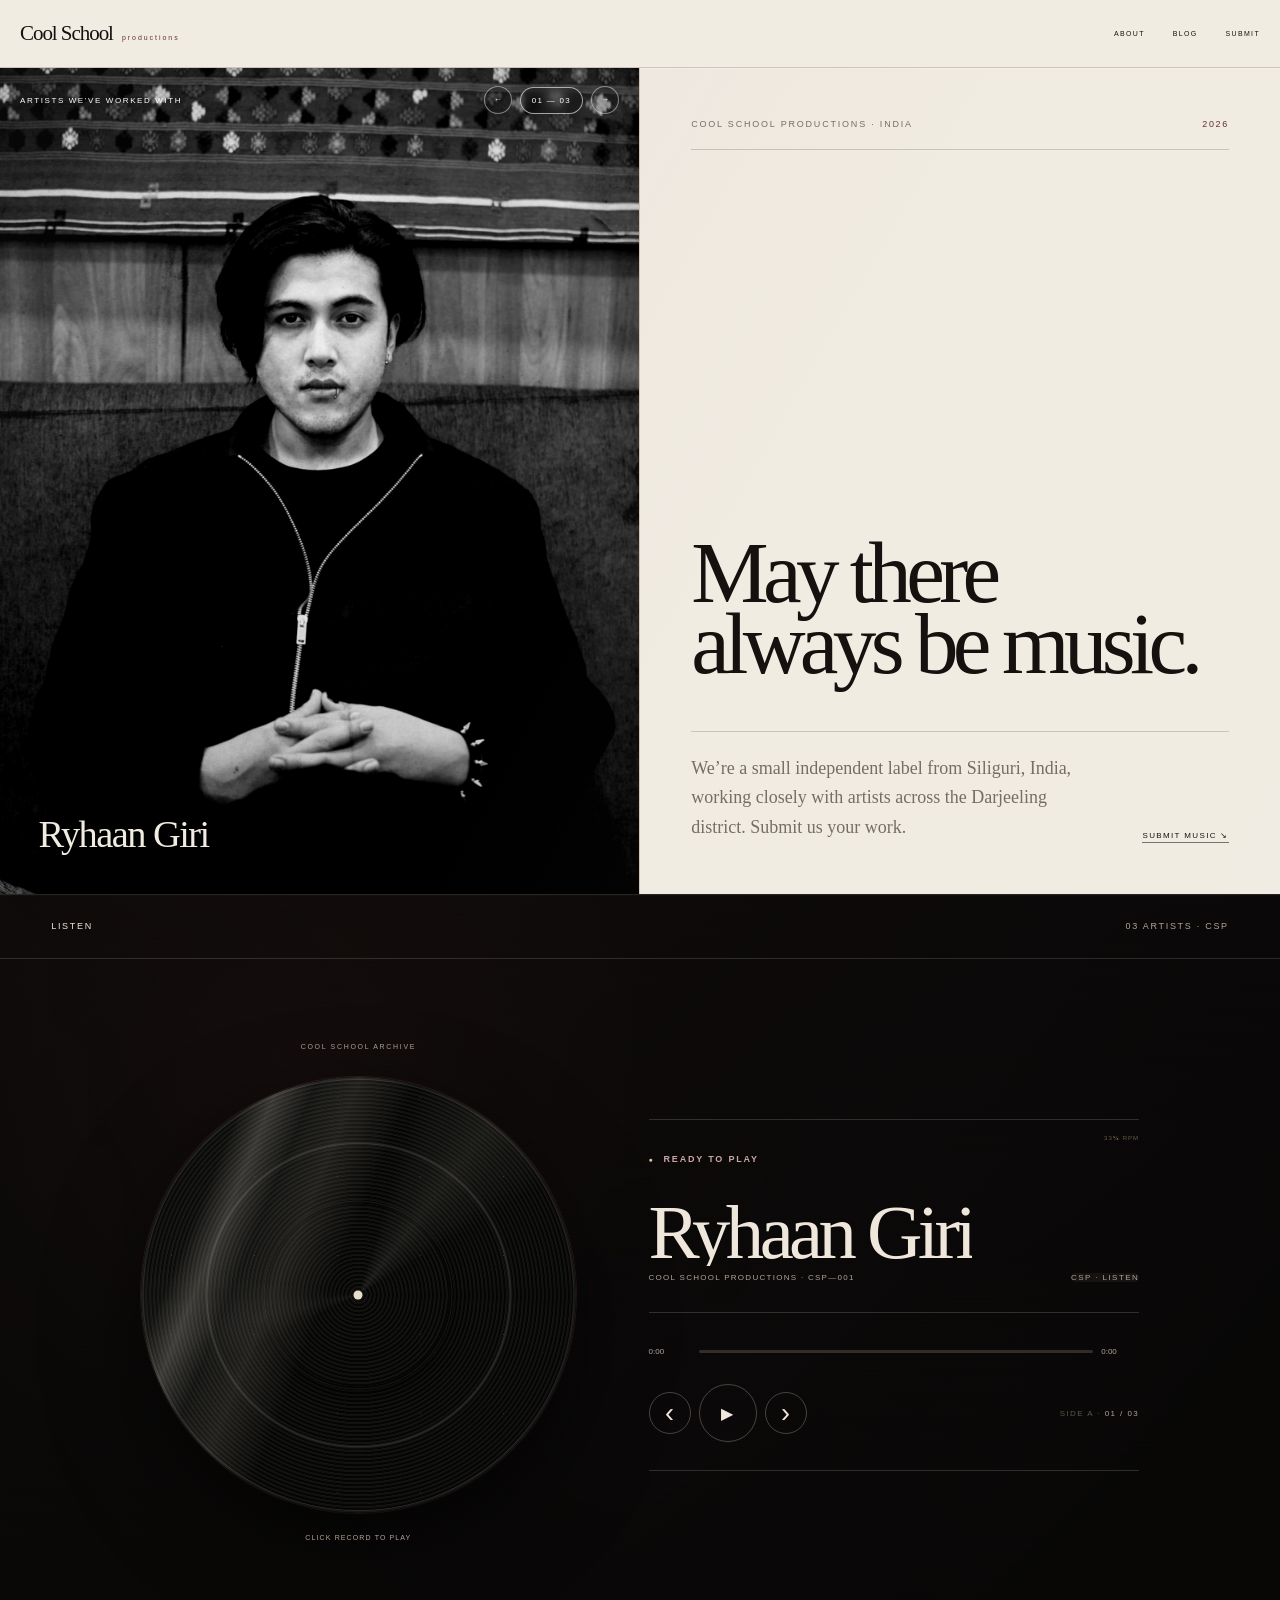
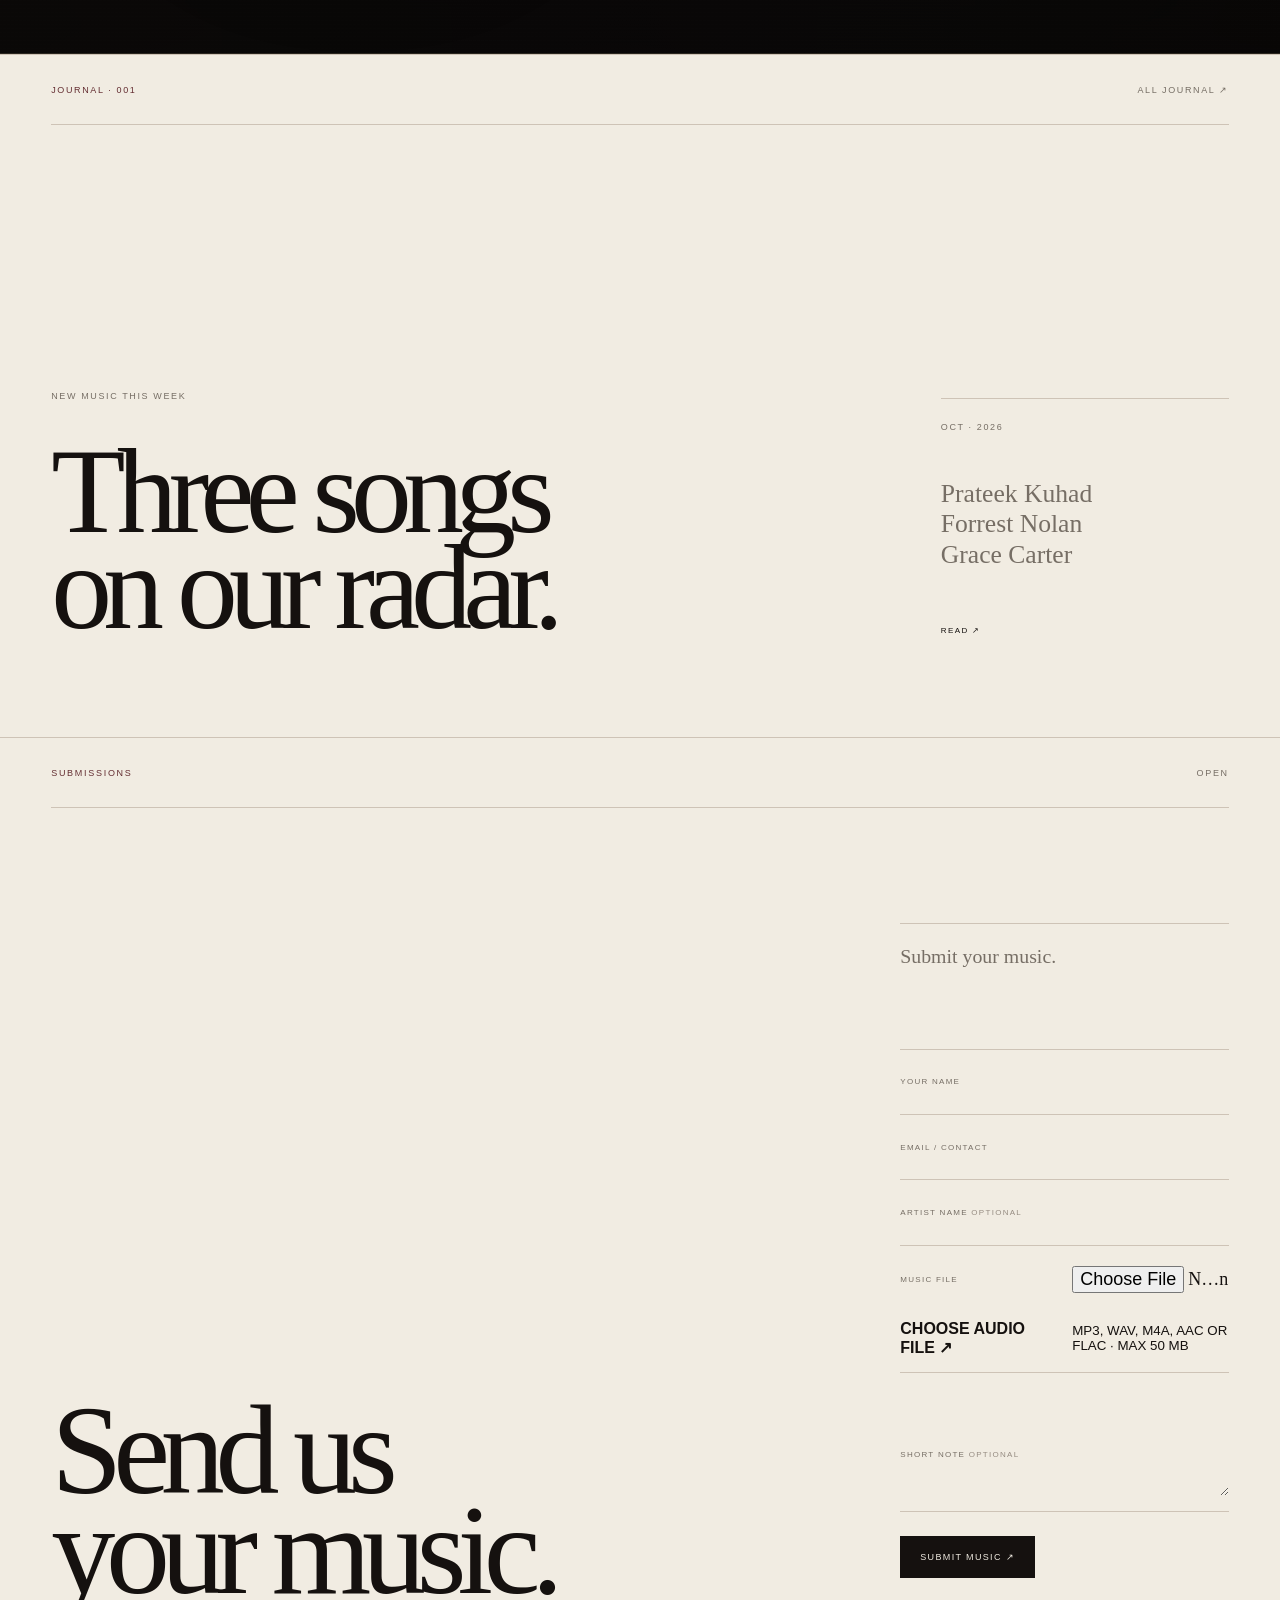
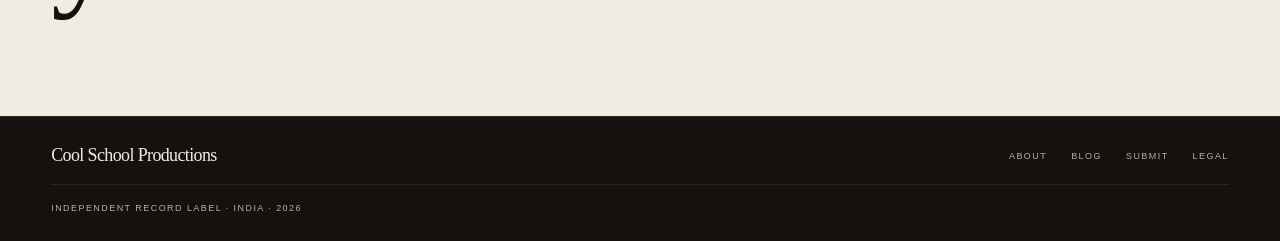
==== commit ada0fcd3: "Add direct audio upload to homepage" ====
--- a/index.html
+++ b/index.html
@@ -2,6 +2,6 @@
 <header><a class="brand" href="index.html"><span>Cool School</span><small>productions</small></a><button id="menu" aria-label="Open menu" aria-expanded="false" aria-controls="site-nav">MENU</button><nav id="site-nav"><a href="about.html">ABOUT</a><a href="blog.html">BLOG</a><a href="submissions.html">SUBMIT</a></nav></header>
 <main><section class="opening" id="intro"><div class="opening-mark hero-showcase" id="artists" aria-label="Artists we have worked with"><div class="showcase-hint"><span>ARTISTS WE’VE WORKED WITH</span><div class="hero-nav"><button class="hero-prev" type="button" aria-label="Previous artist">←</button><b class="hero-count" aria-live="polite">01 — 03</b><button class="hero-next" type="button" aria-label="Next artist">→</button></div></div><div class="hero-track"><figure class="artist-link artist-ryhaan" data-track="0" tabindex="0" role="link"><img decoding="async" src="assets/ryhaan-giri.jpg" alt="Ryhaan Giri"><figcaption>Ryhaan Giri</figcaption></figure><figure class="artist-link artist-madhura" data-track="1" tabindex="0" role="link"><img decoding="async" src="assets/madhura-naik.png" alt="Madhura Naik"><figcaption>Madhura Naik</figcaption></figure><figure class="artist-link artist-mellow" data-track="2" tabindex="0" role="link"><img decoding="async" src="assets/mellow-gyatso.jpeg" alt="Mellow Gyatso"><figcaption>Mellow Gyatso</figcaption></figure></div></div><div class="opening-message"><div class="hero-statement-top"><p class="kicker">COOL SCHOOL PRODUCTIONS · INDIA</p><span>2026</span></div><div class="hero-statement-body"><h1>May there<br>always be music.</h1><div class="hero-statement-foot"><p class="prayer">We’re a small independent label from Siliguri, India, working closely with artists across the Darjeeling district. Submit us your work.</p><a href="#submit">SUBMIT MUSIC ↘</a></div></div></div></section>
 
-<section class="video-gallery discover-full vinyl-discover vinyl-mode" id="discover"><div class="discover-label"><span>LISTEN</span><b>03 ARTISTS · CSP</b></div><div class="vinyl-atmosphere" aria-hidden="true"></div><div class="vinyl-audio-view" aria-label="Vinyl player"><div class="audio-record-wrap"><div class="audio-record" role="button" tabindex="0" aria-label="Play Ryhaan Giri"><div class="audio-art" style="background-image:url('https://i.ytimg.com/vi/rxdvPtSi1rs/maxresdefault.jpg')"></div><span class="audio-spindle"></span></div></div><div class="audio-deck"><div class="audio-kicker" aria-live="polite">READY TO PLAY</div><div class="audio-heading"><div><h2>Ryhaan Giri</h2><p class="audio-subtitle">COOL SCHOOL PRODUCTIONS · CSP—001</p></div><span class="playing-badge">CSP · LISTEN</span></div><div class="audio-progress"><span class="audio-time current">0:00</span><input class="audio-range" type="range" min="0" max="1000" value="0" aria-label="Playback position"><span class="audio-time duration">0:00</span></div><div class="audio-bottom"><div class="audio-controls"><button class="audio-prev" aria-label="Previous track">‹</button><button class="audio-play" aria-label="Play Ryhaan Giri">▶</button><button class="audio-next" aria-label="Next track">›</button></div><div class="audio-track-count" aria-live="polite">01 / 03</div></div></div></div></section><section class="home-journal"><div class="home-journal-top"><span>JOURNAL · 001</span><a href="blog.html">ALL JOURNAL ↗</a></div><a class="home-journal-feature" href="blog-new-music-this-week.html"><div><span>NEW MUSIC THIS WEEK</span><h2>Three songs<br>on our radar.</h2></div><div class="home-journal-meta"><span>OCT · 2026</span><p>Prateek Kuhad<br>Forrest Nolan<br>Grace Carter</p><b>READ ↗</b></div></a></section><section class="submission-only" id="submit"><div class="submission-only-label"><span>SUBMISSIONS</span><span>OPEN</span></div><div class="submission-only-grid"><h2>Send us<br>your music.</h2><div class="submission-only-info"><p>Submit your music.</p><form class="submission-form" data-submission-form><div class="submission-fields"><label><span>YOUR NAME</span><input name="name" type="text" autocomplete="name" maxlength="100" required></label><label><span>EMAIL / CONTACT</span><input name="contact" type="text" autocomplete="email" maxlength="160" required></label><label><span>ARTIST NAME <i>OPTIONAL</i></span><input name="artist" type="text" maxlength="120"></label><label><span>MUSIC LINK</span><input name="music_url" type="url" inputmode="url" placeholder="https://" maxlength="500" required></label><label class="submission-note"><span>SHORT NOTE <i>OPTIONAL</i></span><textarea name="note" rows="3" maxlength="1000"></textarea></label></div><button type="submit">SUBMIT MUSIC ↗</button><p class="submission-status" role="status" aria-live="polite"></p></form></div></div></section></main>
+<section class="video-gallery discover-full vinyl-discover vinyl-mode" id="discover"><div class="discover-label"><span>LISTEN</span><b>03 ARTISTS · CSP</b></div><div class="vinyl-atmosphere" aria-hidden="true"></div><div class="vinyl-audio-view" aria-label="Vinyl player"><div class="audio-record-wrap"><div class="audio-record" role="button" tabindex="0" aria-label="Play Ryhaan Giri"><div class="audio-art" style="background-image:url('https://i.ytimg.com/vi/rxdvPtSi1rs/maxresdefault.jpg')"></div><span class="audio-spindle"></span></div></div><div class="audio-deck"><div class="audio-kicker" aria-live="polite">READY TO PLAY</div><div class="audio-heading"><div><h2>Ryhaan Giri</h2><p class="audio-subtitle">COOL SCHOOL PRODUCTIONS · CSP—001</p></div><span class="playing-badge">CSP · LISTEN</span></div><div class="audio-progress"><span class="audio-time current">0:00</span><input class="audio-range" type="range" min="0" max="1000" value="0" aria-label="Playback position"><span class="audio-time duration">0:00</span></div><div class="audio-bottom"><div class="audio-controls"><button class="audio-prev" aria-label="Previous track">‹</button><button class="audio-play" aria-label="Play Ryhaan Giri">▶</button><button class="audio-next" aria-label="Next track">›</button></div><div class="audio-track-count" aria-live="polite">01 / 03</div></div></div></div></section><section class="home-journal"><div class="home-journal-top"><span>JOURNAL · 001</span><a href="blog.html">ALL JOURNAL ↗</a></div><a class="home-journal-feature" href="blog-new-music-this-week.html"><div><span>NEW MUSIC THIS WEEK</span><h2>Three songs<br>on our radar.</h2></div><div class="home-journal-meta"><span>OCT · 2026</span><p>Prateek Kuhad<br>Forrest Nolan<br>Grace Carter</p><b>READ ↗</b></div></a></section><section class="submission-only" id="submit"><div class="submission-only-label"><span>SUBMISSIONS</span><span>OPEN</span></div><div class="submission-only-grid"><h2>Send us<br>your music.</h2><div class="submission-only-info"><p>Submit your music.</p><form class="submission-form" data-submission-form><div class="submission-fields"><label><span>YOUR NAME</span><input name="name" type="text" autocomplete="name" maxlength="100" required></label><label><span>EMAIL / CONTACT</span><input name="contact" type="text" autocomplete="email" maxlength="160" required></label><label><span>ARTIST NAME <i>OPTIONAL</i></span><input name="artist" type="text" maxlength="120"></label><label class="submission-upload"><span>MUSIC FILE</span><input name="music_file" type="file" accept="audio/mpeg,audio/wav,audio/x-wav,audio/mp4,audio/x-m4a,audio/aac,audio/flac,.mp3,.wav,.m4a,.aac,.flac" required><b>CHOOSE AUDIO FILE ↗</b><small data-file-name>MP3, WAV, M4A, AAC OR FLAC · MAX 50 MB</small></label><label class="submission-note"><span>SHORT NOTE <i>OPTIONAL</i></span><textarea name="note" rows="3" maxlength="1000"></textarea></label></div><button type="submit">SUBMIT MUSIC ↗</button><p class="submission-status" role="status" aria-live="polite"></p></form></div></div></section></main>
 <footer class="site-footer simple-footer"><a class="simple-footer-brand" href="index.html">Cool School Productions</a><div class="simple-footer-links"><a href="about.html">ABOUT</a><a href="blog.html">BLOG</a><a href="submissions.html">SUBMIT</a><a href="legal.html">LEGAL</a></div><span class="simple-footer-meta">INDEPENDENT RECORD LABEL · INDIA · <span id="year"></span></span></footer>
 <script src="script.js"></script></body></html>
--- a/style.css
+++ b/style.css
@@ -1767,3 +1767,30 @@
  inset 0 0 0 1px rgba(241,236,226,.045)!important
 }
 
+
+
+/* Simple music submission form */
+.submission-form{margin-top:28px}
+.submission-fields{border-top:1px solid var(--hairline)}
+.submission-form label{display:grid;grid-template-columns:150px 1fr;gap:22px;align-items:center;border-bottom:1px solid var(--hairline);padding:15px 0}
+.submission-form label>span{font-size:8px;letter-spacing:.16em;color:var(--stone)}
+.submission-form label i{font-style:normal;color:var(--stone-soft)}
+.submission-form input,.submission-form textarea{width:100%;border:0;outline:0;background:transparent;color:var(--ink);font:18px/1.35 Georgia,serif;padding:5px 0;border-radius:0;resize:vertical}
+.submission-form input::placeholder{color:var(--stone-soft)}
+.submission-form button{margin-top:24px;border:1px solid var(--ink);background:var(--ink);color:var(--paper);padding:15px 19px;font:9px Arial,sans-serif;letter-spacing:.15em;cursor:pointer}
+.submission-form button:disabled{opacity:.45;cursor:wait}
+.submission-status{min-height:1.2em;margin:14px 0 0!important;font:8px Arial,sans-serif!important;letter-spacing:.14em!important;color:var(--stone)!important}
+.submission-page{background:var(--paper);color:var(--ink);min-height:calc(100svh - 74px);padding:0 4vw 9vw}
+.submission-page-head{padding:65px 0 75px;border-bottom:1px solid var(--hairline)}
+.submission-page-head>span{font-size:9px;letter-spacing:.18em;color:var(--stone)}
+.submission-page-head h1{font:400 clamp(74px,10vw,154px)/.79 Georgia,serif;letter-spacing:-.07em;margin:70px 0 40px}
+.submission-page-head p{font:20px/1.5 Georgia,serif;color:var(--stone);margin:0}
+.submission-page-form{max-width:820px;margin-left:auto;padding-top:70px}
+@media(max-width:760px){
+ .submission-form label{grid-template-columns:1fr;gap:8px;padding:14px 0}
+ .submission-form input,.submission-form textarea{font-size:17px}
+ .submission-page{padding:0 6vw 80px;min-height:0}
+ .submission-page-head{padding:48px 0 58px}
+ .submission-page-head h1{font-size:clamp(64px,18vw,100px);margin:55px 0 30px}
+ .submission-page-form{padding-top:50px}
+}
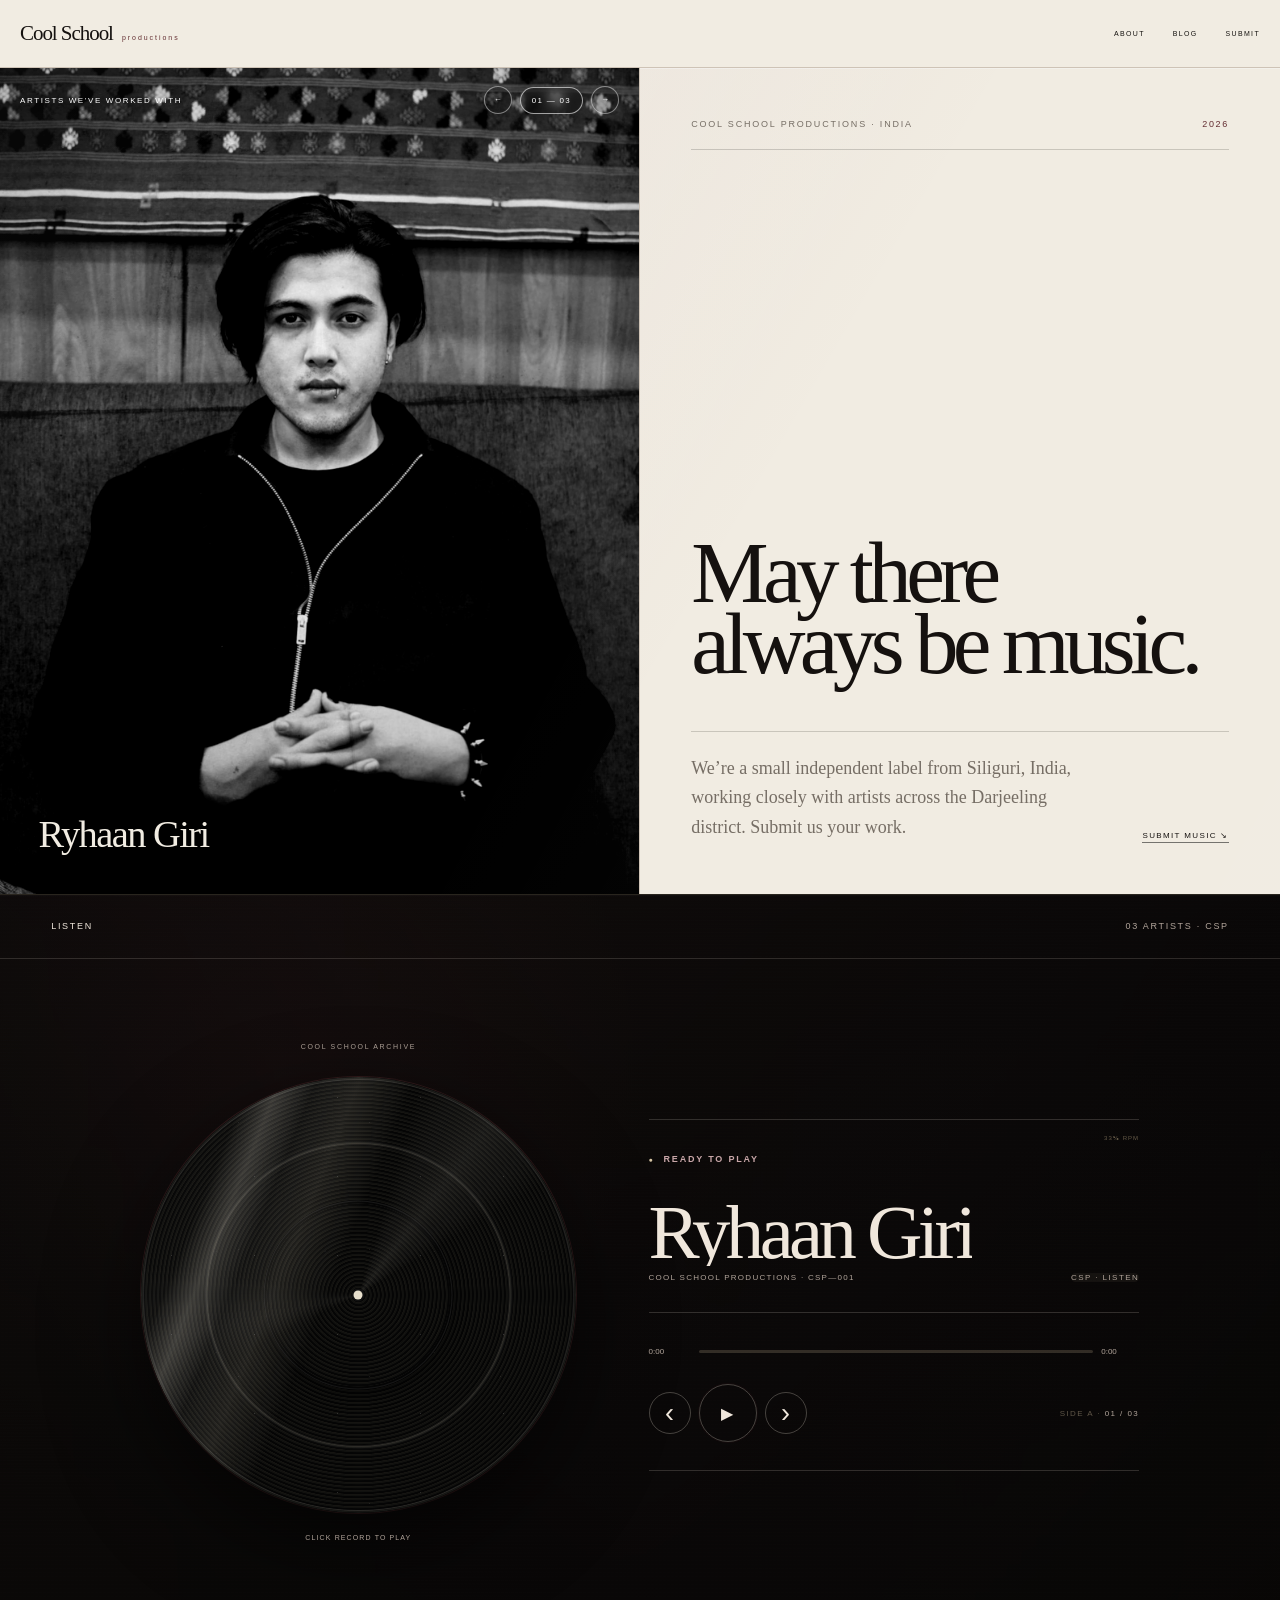
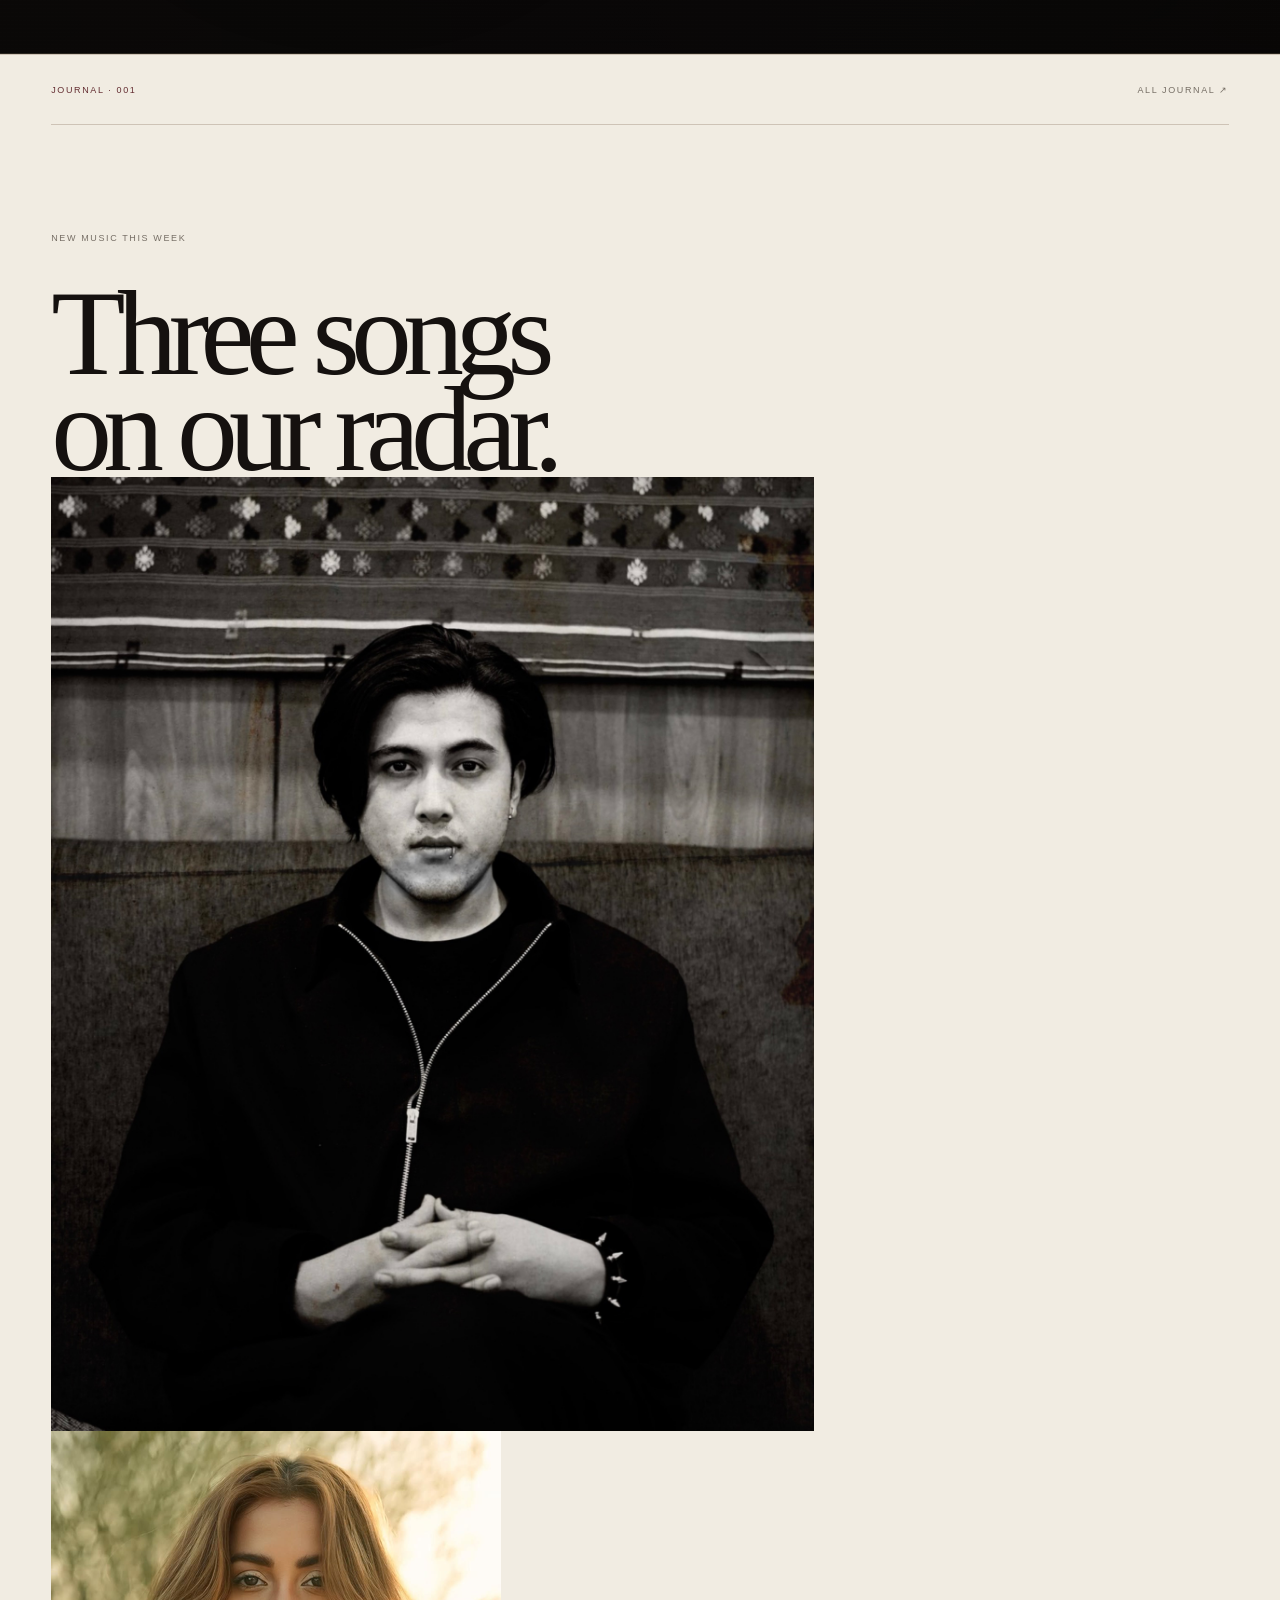
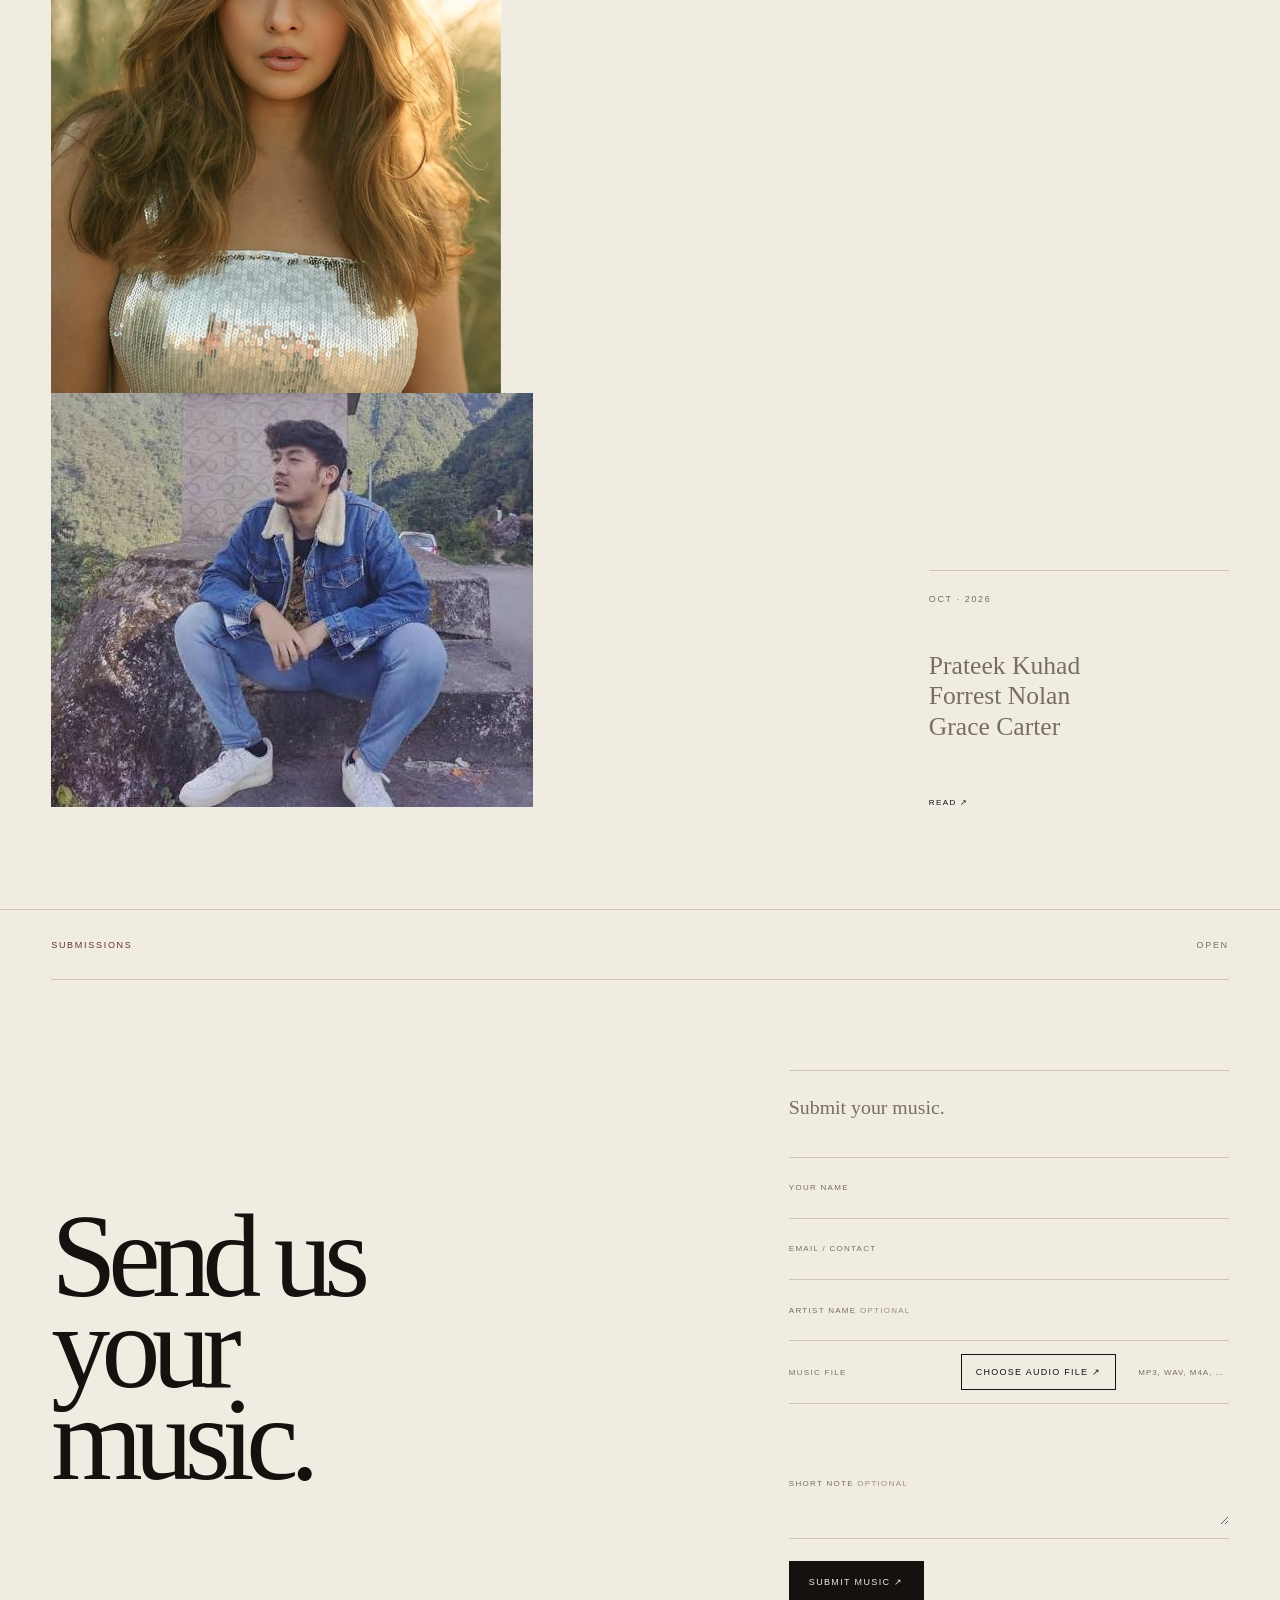
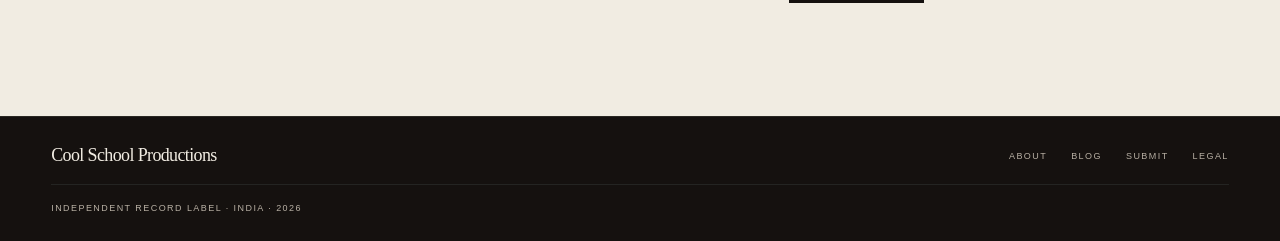
==== commit 78e5204d: "Add real artist imagery to Journal composition" ====
--- a/index.html
+++ b/index.html
@@ -2,6 +2,6 @@
 <header><a class="brand" href="index.html"><span>Cool School</span><small>productions</small></a><button id="menu" aria-label="Open menu" aria-expanded="false" aria-controls="site-nav">MENU</button><nav id="site-nav"><a href="about.html">ABOUT</a><a href="blog.html">BLOG</a><a href="submissions.html">SUBMIT</a></nav></header>
 <main><section class="opening" id="intro"><div class="opening-mark hero-showcase" id="artists" aria-label="Artists we have worked with"><div class="showcase-hint"><span>ARTISTS WE’VE WORKED WITH</span><div class="hero-nav"><button class="hero-prev" type="button" aria-label="Previous artist">←</button><b class="hero-count" aria-live="polite">01 — 03</b><button class="hero-next" type="button" aria-label="Next artist">→</button></div></div><div class="hero-track"><figure class="artist-link artist-ryhaan" data-track="0" tabindex="0" role="link"><img decoding="async" src="assets/ryhaan-giri.jpg" alt="Ryhaan Giri"><figcaption>Ryhaan Giri</figcaption></figure><figure class="artist-link artist-madhura" data-track="1" tabindex="0" role="link"><img decoding="async" src="assets/madhura-naik.png" alt="Madhura Naik"><figcaption>Madhura Naik</figcaption></figure><figure class="artist-link artist-mellow" data-track="2" tabindex="0" role="link"><img decoding="async" src="assets/mellow-gyatso.jpeg" alt="Mellow Gyatso"><figcaption>Mellow Gyatso</figcaption></figure></div></div><div class="opening-message"><div class="hero-statement-top"><p class="kicker">COOL SCHOOL PRODUCTIONS · INDIA</p><span>2026</span></div><div class="hero-statement-body"><h1>May there<br>always be music.</h1><div class="hero-statement-foot"><p class="prayer">We’re a small independent label from Siliguri, India, working closely with artists across the Darjeeling district. Submit us your work.</p><a href="#submit">SUBMIT MUSIC ↘</a></div></div></div></section>
 
-<section class="video-gallery discover-full vinyl-discover vinyl-mode" id="discover"><div class="discover-label"><span>LISTEN</span><b>03 ARTISTS · CSP</b></div><div class="vinyl-atmosphere" aria-hidden="true"></div><div class="vinyl-audio-view" aria-label="Vinyl player"><div class="audio-record-wrap"><div class="audio-record" role="button" tabindex="0" aria-label="Play Ryhaan Giri"><div class="audio-art" style="background-image:url('https://i.ytimg.com/vi/rxdvPtSi1rs/maxresdefault.jpg')"></div><span class="audio-spindle"></span></div></div><div class="audio-deck"><div class="audio-kicker" aria-live="polite">READY TO PLAY</div><div class="audio-heading"><div><h2>Ryhaan Giri</h2><p class="audio-subtitle">COOL SCHOOL PRODUCTIONS · CSP—001</p></div><span class="playing-badge">CSP · LISTEN</span></div><div class="audio-progress"><span class="audio-time current">0:00</span><input class="audio-range" type="range" min="0" max="1000" value="0" aria-label="Playback position"><span class="audio-time duration">0:00</span></div><div class="audio-bottom"><div class="audio-controls"><button class="audio-prev" aria-label="Previous track">‹</button><button class="audio-play" aria-label="Play Ryhaan Giri">▶</button><button class="audio-next" aria-label="Next track">›</button></div><div class="audio-track-count" aria-live="polite">01 / 03</div></div></div></div></section><section class="home-journal"><div class="home-journal-top"><span>JOURNAL · 001</span><a href="blog.html">ALL JOURNAL ↗</a></div><a class="home-journal-feature" href="blog-new-music-this-week.html"><div><span>NEW MUSIC THIS WEEK</span><h2>Three songs<br>on our radar.</h2></div><div class="home-journal-meta"><span>OCT · 2026</span><p>Prateek Kuhad<br>Forrest Nolan<br>Grace Carter</p><b>READ ↗</b></div></a></section><section class="submission-only" id="submit"><div class="submission-only-label"><span>SUBMISSIONS</span><span>OPEN</span></div><div class="submission-only-grid"><h2>Send us<br>your music.</h2><div class="submission-only-info"><p>Submit your music.</p><form class="submission-form" data-submission-form><div class="submission-fields"><label><span>YOUR NAME</span><input name="name" type="text" autocomplete="name" maxlength="100" required></label><label><span>EMAIL / CONTACT</span><input name="contact" type="text" autocomplete="email" maxlength="160" required></label><label><span>ARTIST NAME <i>OPTIONAL</i></span><input name="artist" type="text" maxlength="120"></label><label class="submission-upload"><span>MUSIC FILE</span><input name="music_file" type="file" accept="audio/mpeg,audio/wav,audio/x-wav,audio/mp4,audio/x-m4a,audio/aac,audio/flac,.mp3,.wav,.m4a,.aac,.flac" required><b>CHOOSE AUDIO FILE ↗</b><small data-file-name>MP3, WAV, M4A, AAC OR FLAC · MAX 50 MB</small></label><label class="submission-note"><span>SHORT NOTE <i>OPTIONAL</i></span><textarea name="note" rows="3" maxlength="1000"></textarea></label></div><button type="submit">SUBMIT MUSIC ↗</button><p class="submission-status" role="status" aria-live="polite"></p></form></div></div></section></main>
+<section class="video-gallery discover-full vinyl-discover vinyl-mode" id="discover"><div class="discover-label"><span>LISTEN</span><b>03 ARTISTS · CSP</b></div><div class="vinyl-atmosphere" aria-hidden="true"></div><div class="vinyl-audio-view" aria-label="Vinyl player"><div class="audio-record-wrap"><div class="audio-record" role="button" tabindex="0" aria-label="Play Ryhaan Giri"><div class="audio-art" style="background-image:url('https://i.ytimg.com/vi/rxdvPtSi1rs/maxresdefault.jpg')"></div><span class="audio-spindle"></span></div></div><div class="audio-deck"><div class="audio-kicker" aria-live="polite">READY TO PLAY</div><div class="audio-heading"><div><h2>Ryhaan Giri</h2><p class="audio-subtitle">COOL SCHOOL PRODUCTIONS · CSP—001</p></div><span class="playing-badge">CSP · LISTEN</span></div><div class="audio-progress"><span class="audio-time current">0:00</span><input class="audio-range" type="range" min="0" max="1000" value="0" aria-label="Playback position"><span class="audio-time duration">0:00</span></div><div class="audio-bottom"><div class="audio-controls"><button class="audio-prev" aria-label="Previous track">‹</button><button class="audio-play" aria-label="Play Ryhaan Giri">▶</button><button class="audio-next" aria-label="Next track">›</button></div><div class="audio-track-count" aria-live="polite">01 / 03</div></div></div></div></section><section class="home-journal"><div class="home-journal-top"><span>JOURNAL · 001</span><a href="blog.html">ALL JOURNAL ↗</a></div><a class="home-journal-feature" href="blog-new-music-this-week.html"><div class="home-journal-lead"><span>NEW MUSIC THIS WEEK</span><h2>Three songs<br>on our radar.</h2><div class="journal-image-strip" aria-hidden="true"><img src="assets/ryhaan-giri.jpg" alt=""><img src="assets/madhura-naik.png" alt=""><img src="assets/mellow-gyatso.jpeg" alt=""></div></div><div class="home-journal-meta"><span>OCT · 2026</span><p>Prateek Kuhad<br>Forrest Nolan<br>Grace Carter</p><b>READ ↗</b></div></a></section><section class="submission-only" id="submit"><div class="submission-only-label"><span>SUBMISSIONS</span><span>OPEN</span></div><div class="submission-only-grid"><h2>Send us<br>your music.</h2><div class="submission-only-info"><p>Submit your music.</p><form class="submission-form" data-submission-form><div class="submission-fields"><label><span>YOUR NAME</span><input name="name" type="text" autocomplete="name" maxlength="100" required></label><label><span>EMAIL / CONTACT</span><input name="contact" type="text" autocomplete="email" maxlength="160" required></label><label><span>ARTIST NAME <i>OPTIONAL</i></span><input name="artist" type="text" maxlength="120"></label><label class="submission-upload"><span>MUSIC FILE</span><input name="music_file" type="file" accept="audio/mpeg,audio/wav,audio/x-wav,audio/mp4,audio/x-m4a,audio/aac,audio/flac,.mp3,.wav,.m4a,.aac,.flac" required><b>CHOOSE AUDIO FILE ↗</b><small data-file-name>MP3, WAV, M4A, AAC OR FLAC · MAX 50 MB</small></label><label class="submission-note"><span>SHORT NOTE <i>OPTIONAL</i></span><textarea name="note" rows="3" maxlength="1000"></textarea></label></div><button type="submit">SUBMIT MUSIC ↗</button><p class="submission-status" role="status" aria-live="polite"></p></form></div></div></section></main>
 <footer class="site-footer simple-footer"><a class="simple-footer-brand" href="index.html">Cool School Productions</a><div class="simple-footer-links"><a href="about.html">ABOUT</a><a href="blog.html">BLOG</a><a href="submissions.html">SUBMIT</a><a href="legal.html">LEGAL</a></div><span class="simple-footer-meta">INDEPENDENT RECORD LABEL · INDIA · <span id="year"></span></span></footer>
 <script src="script.js"></script></body></html>
--- a/style.css
+++ b/style.css
@@ -1794,3 +1794,58 @@
  .submission-page-head h1{font-size:clamp(64px,18vw,100px);margin:55px 0 30px}
  .submission-page-form{padding-top:50px}
 }
+
+/* Audio upload control */
+.submission-upload{position:relative!important;cursor:pointer}
+.submission-upload input[type=file]{position:absolute;width:1px;height:1px;opacity:0;overflow:hidden;pointer-events:none}
+.submission-upload b{font:9px Arial,sans-serif;letter-spacing:.14em;font-weight:400;border:1px solid var(--ink);padding:12px 14px;width:max-content}
+.submission-upload small{font:8px Arial,sans-serif;letter-spacing:.12em;color:var(--stone);overflow:hidden;text-overflow:ellipsis;white-space:nowrap}
+.submission-upload:focus-within b,.submission-upload:hover b{background:var(--ink);color:var(--paper)}
+@media(min-width:761px){.submission-upload{grid-template-columns:150px max-content minmax(0,1fr)!important}}
+@media(max-width:760px){.submission-upload small{white-space:normal;line-height:1.5}}
+
+
+/* Negative-space composition pass */
+@media(min-width:900px){
+ .submission-only{padding-bottom:clamp(76px,7vw,108px)!important}
+ .submission-only-grid{
+  grid-template-columns:minmax(0,1.08fr) minmax(440px,.72fr)!important;
+  gap:clamp(70px,8vw,140px)!important;
+  padding-top:clamp(64px,7vw,96px)!important;
+  align-items:center!important
+ }
+ .submission-only h2{
+  font-size:clamp(78px,9.2vw,142px)!important;
+  max-width:6.2ch
+ }
+ .submission-only-info{
+  align-self:center!important;
+  padding-top:22px!important;
+  max-width:620px
+ }
+ .submission-only-info>p{
+  margin:0 0 34px!important;
+  max-width:none!important
+ }
+ .submission-form{margin-top:0!important}
+ .submission-form label{padding:13px 0!important}
+ .submission-form button{margin-top:22px!important}
+
+ .home-journal-feature{
+  grid-template-columns:minmax(0,1.35fr) minmax(300px,.42fr)!important;
+  gap:clamp(80px,9vw,150px)!important
+ }
+ .home-journal-meta{align-self:end}
+
+ .about-page-story,.about-page-principles,.legal-copy article{
+  column-gap:clamp(70px,8vw,140px)!important
+ }
+}
+@media(min-width:1200px){
+ .submission-only-grid,.home-journal-feature{max-width:1500px;margin-inline:auto}
+}
+@media(max-width:760px){
+ .submission-only-grid{gap:42px!important}
+ .submission-only-info>p{margin-bottom:26px!important}
+ .submission-form{margin-top:0!important}
+}
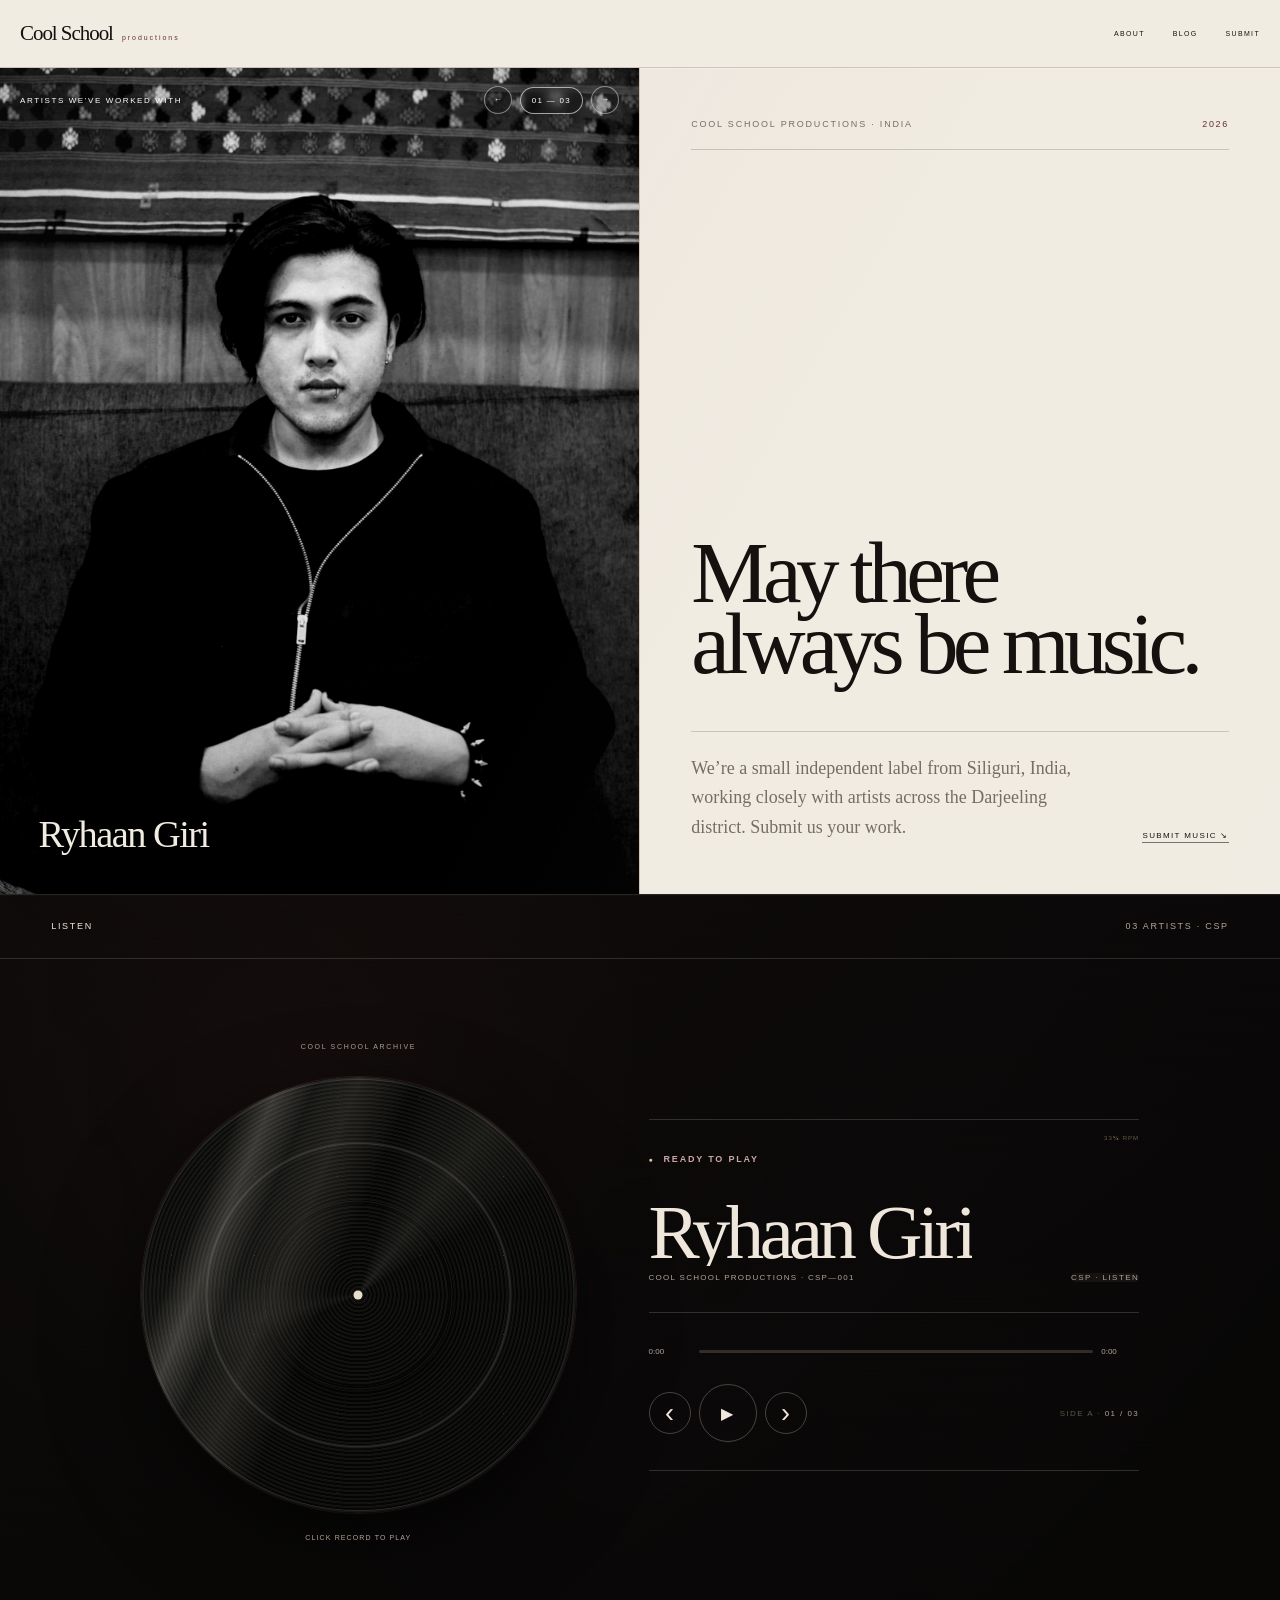
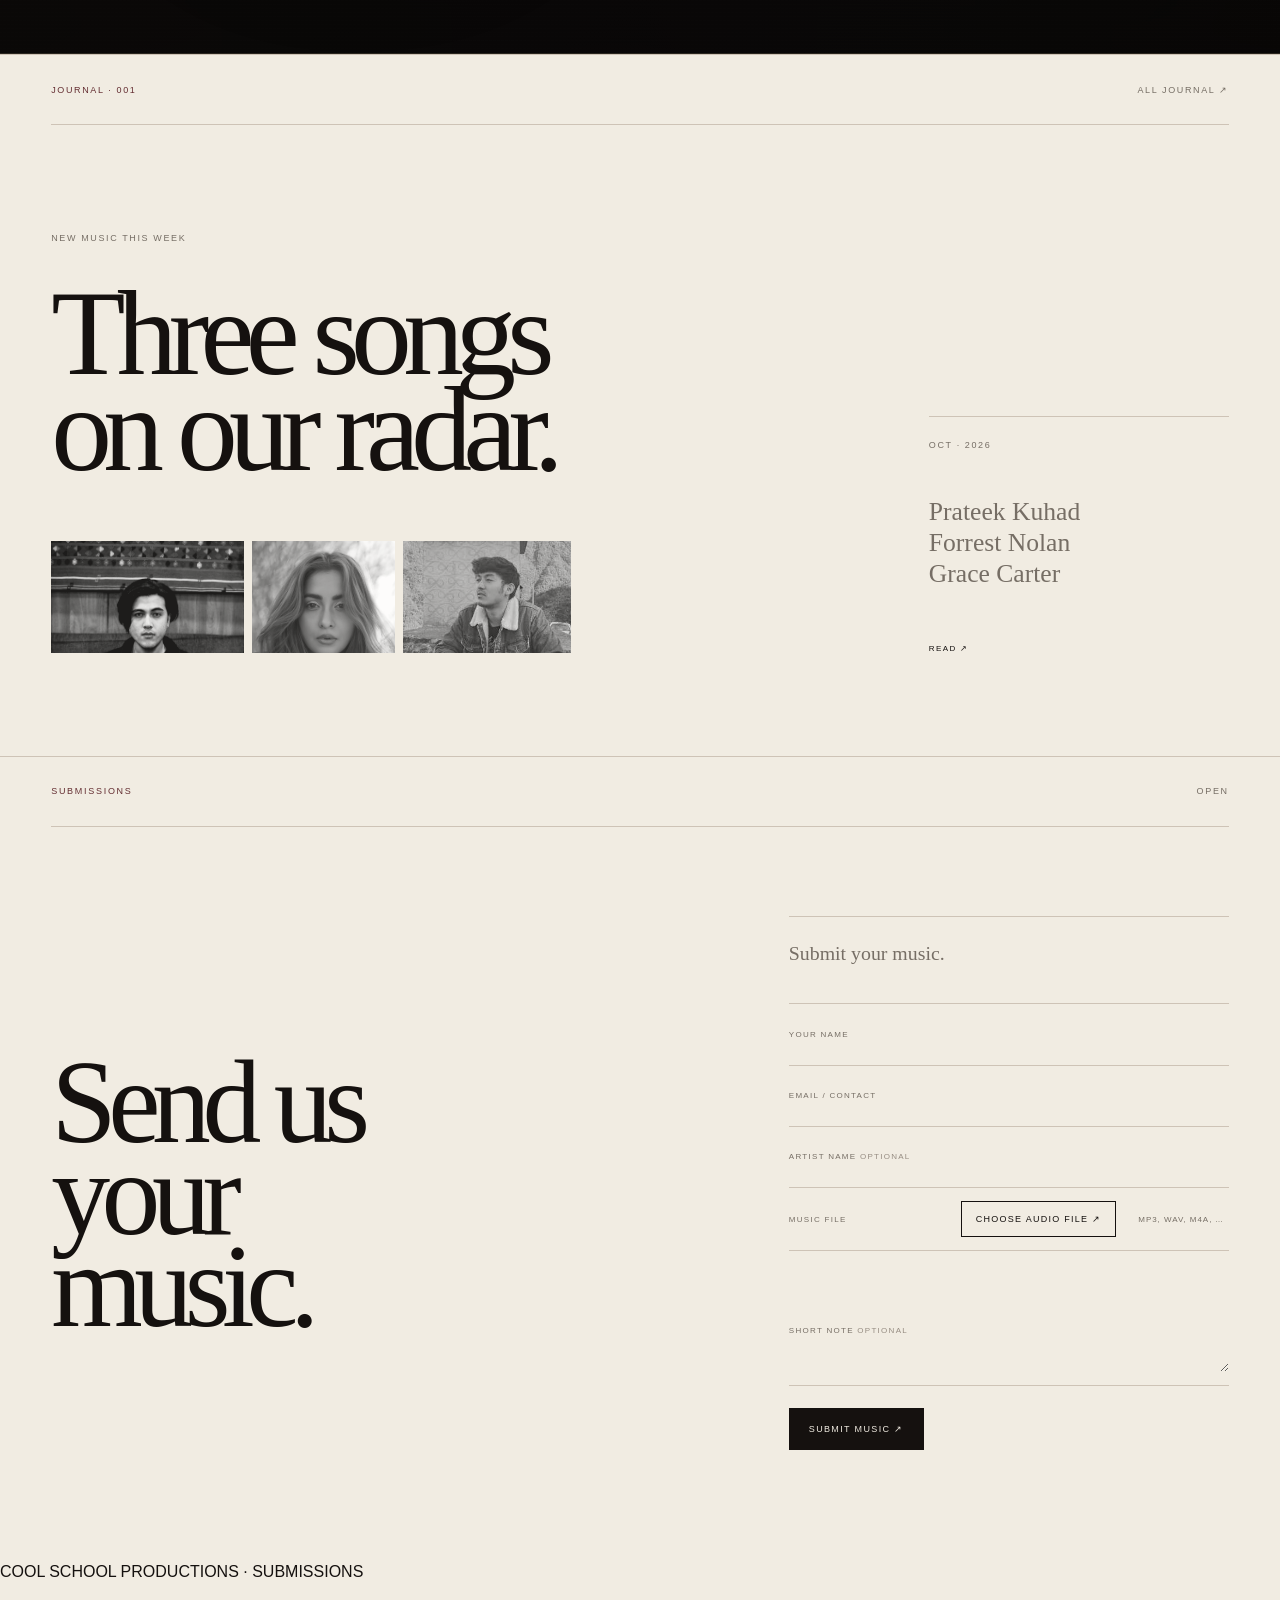
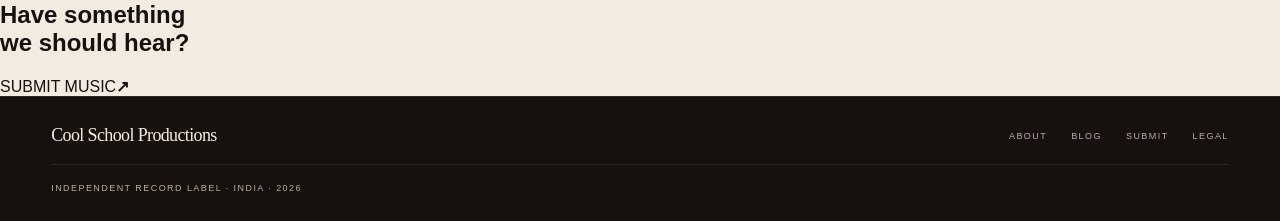
==== commit 7049d1d2: "Add focused closing submission CTA" ====
--- a/index.html
+++ b/index.html
@@ -2,6 +2,6 @@
 <header><a class="brand" href="index.html"><span>Cool School</span><small>productions</small></a><button id="menu" aria-label="Open menu" aria-expanded="false" aria-controls="site-nav">MENU</button><nav id="site-nav"><a href="about.html">ABOUT</a><a href="blog.html">BLOG</a><a href="submissions.html">SUBMIT</a></nav></header>
 <main><section class="opening" id="intro"><div class="opening-mark hero-showcase" id="artists" aria-label="Artists we have worked with"><div class="showcase-hint"><span>ARTISTS WE’VE WORKED WITH</span><div class="hero-nav"><button class="hero-prev" type="button" aria-label="Previous artist">←</button><b class="hero-count" aria-live="polite">01 — 03</b><button class="hero-next" type="button" aria-label="Next artist">→</button></div></div><div class="hero-track"><figure class="artist-link artist-ryhaan" data-track="0" tabindex="0" role="link"><img decoding="async" src="assets/ryhaan-giri.jpg" alt="Ryhaan Giri"><figcaption>Ryhaan Giri</figcaption></figure><figure class="artist-link artist-madhura" data-track="1" tabindex="0" role="link"><img decoding="async" src="assets/madhura-naik.png" alt="Madhura Naik"><figcaption>Madhura Naik</figcaption></figure><figure class="artist-link artist-mellow" data-track="2" tabindex="0" role="link"><img decoding="async" src="assets/mellow-gyatso.jpeg" alt="Mellow Gyatso"><figcaption>Mellow Gyatso</figcaption></figure></div></div><div class="opening-message"><div class="hero-statement-top"><p class="kicker">COOL SCHOOL PRODUCTIONS · INDIA</p><span>2026</span></div><div class="hero-statement-body"><h1>May there<br>always be music.</h1><div class="hero-statement-foot"><p class="prayer">We’re a small independent label from Siliguri, India, working closely with artists across the Darjeeling district. Submit us your work.</p><a href="#submit">SUBMIT MUSIC ↘</a></div></div></div></section>
 
-<section class="video-gallery discover-full vinyl-discover vinyl-mode" id="discover"><div class="discover-label"><span>LISTEN</span><b>03 ARTISTS · CSP</b></div><div class="vinyl-atmosphere" aria-hidden="true"></div><div class="vinyl-audio-view" aria-label="Vinyl player"><div class="audio-record-wrap"><div class="audio-record" role="button" tabindex="0" aria-label="Play Ryhaan Giri"><div class="audio-art" style="background-image:url('https://i.ytimg.com/vi/rxdvPtSi1rs/maxresdefault.jpg')"></div><span class="audio-spindle"></span></div></div><div class="audio-deck"><div class="audio-kicker" aria-live="polite">READY TO PLAY</div><div class="audio-heading"><div><h2>Ryhaan Giri</h2><p class="audio-subtitle">COOL SCHOOL PRODUCTIONS · CSP—001</p></div><span class="playing-badge">CSP · LISTEN</span></div><div class="audio-progress"><span class="audio-time current">0:00</span><input class="audio-range" type="range" min="0" max="1000" value="0" aria-label="Playback position"><span class="audio-time duration">0:00</span></div><div class="audio-bottom"><div class="audio-controls"><button class="audio-prev" aria-label="Previous track">‹</button><button class="audio-play" aria-label="Play Ryhaan Giri">▶</button><button class="audio-next" aria-label="Next track">›</button></div><div class="audio-track-count" aria-live="polite">01 / 03</div></div></div></div></section><section class="home-journal"><div class="home-journal-top"><span>JOURNAL · 001</span><a href="blog.html">ALL JOURNAL ↗</a></div><a class="home-journal-feature" href="blog-new-music-this-week.html"><div class="home-journal-lead"><span>NEW MUSIC THIS WEEK</span><h2>Three songs<br>on our radar.</h2><div class="journal-image-strip" aria-hidden="true"><img src="assets/ryhaan-giri.jpg" alt=""><img src="assets/madhura-naik.png" alt=""><img src="assets/mellow-gyatso.jpeg" alt=""></div></div><div class="home-journal-meta"><span>OCT · 2026</span><p>Prateek Kuhad<br>Forrest Nolan<br>Grace Carter</p><b>READ ↗</b></div></a></section><section class="submission-only" id="submit"><div class="submission-only-label"><span>SUBMISSIONS</span><span>OPEN</span></div><div class="submission-only-grid"><h2>Send us<br>your music.</h2><div class="submission-only-info"><p>Submit your music.</p><form class="submission-form" data-submission-form><div class="submission-fields"><label><span>YOUR NAME</span><input name="name" type="text" autocomplete="name" maxlength="100" required></label><label><span>EMAIL / CONTACT</span><input name="contact" type="text" autocomplete="email" maxlength="160" required></label><label><span>ARTIST NAME <i>OPTIONAL</i></span><input name="artist" type="text" maxlength="120"></label><label class="submission-upload"><span>MUSIC FILE</span><input name="music_file" type="file" accept="audio/mpeg,audio/wav,audio/x-wav,audio/mp4,audio/x-m4a,audio/aac,audio/flac,.mp3,.wav,.m4a,.aac,.flac" required><b>CHOOSE AUDIO FILE ↗</b><small data-file-name>MP3, WAV, M4A, AAC OR FLAC · MAX 50 MB</small></label><label class="submission-note"><span>SHORT NOTE <i>OPTIONAL</i></span><textarea name="note" rows="3" maxlength="1000"></textarea></label></div><button type="submit">SUBMIT MUSIC ↗</button><p class="submission-status" role="status" aria-live="polite"></p></form></div></div></section></main>
+<section class="video-gallery discover-full vinyl-discover vinyl-mode" id="discover"><div class="discover-label"><span>LISTEN</span><b>03 ARTISTS · CSP</b></div><div class="vinyl-atmosphere" aria-hidden="true"></div><div class="vinyl-audio-view" aria-label="Vinyl player"><div class="audio-record-wrap"><div class="audio-record" role="button" tabindex="0" aria-label="Play Ryhaan Giri"><div class="audio-art" style="background-image:url('https://i.ytimg.com/vi/rxdvPtSi1rs/maxresdefault.jpg')"></div><span class="audio-spindle"></span></div></div><div class="audio-deck"><div class="audio-kicker" aria-live="polite">READY TO PLAY</div><div class="audio-heading"><div><h2>Ryhaan Giri</h2><p class="audio-subtitle">COOL SCHOOL PRODUCTIONS · CSP—001</p></div><span class="playing-badge">CSP · LISTEN</span></div><div class="audio-progress"><span class="audio-time current">0:00</span><input class="audio-range" type="range" min="0" max="1000" value="0" aria-label="Playback position"><span class="audio-time duration">0:00</span></div><div class="audio-bottom"><div class="audio-controls"><button class="audio-prev" aria-label="Previous track">‹</button><button class="audio-play" aria-label="Play Ryhaan Giri">▶</button><button class="audio-next" aria-label="Next track">›</button></div><div class="audio-track-count" aria-live="polite">01 / 03</div></div></div></div></section><section class="home-journal"><div class="home-journal-top"><span>JOURNAL · 001</span><a href="blog.html">ALL JOURNAL ↗</a></div><a class="home-journal-feature" href="blog-new-music-this-week.html"><div class="home-journal-lead"><span>NEW MUSIC THIS WEEK</span><h2>Three songs<br>on our radar.</h2><div class="journal-image-strip" aria-hidden="true"><img src="assets/ryhaan-giri.jpg" alt=""><img src="assets/madhura-naik.png" alt=""><img src="assets/mellow-gyatso.jpeg" alt=""></div></div><div class="home-journal-meta"><span>OCT · 2026</span><p>Prateek Kuhad<br>Forrest Nolan<br>Grace Carter</p><b>READ ↗</b></div></a></section><section class="submission-only" id="submit"><div class="submission-only-label"><span>SUBMISSIONS</span><span>OPEN</span></div><div class="submission-only-grid"><h2>Send us<br>your music.</h2><div class="submission-only-info"><p>Submit your music.</p><form class="submission-form" data-submission-form><div class="submission-fields"><label><span>YOUR NAME</span><input name="name" type="text" autocomplete="name" maxlength="100" required></label><label><span>EMAIL / CONTACT</span><input name="contact" type="text" autocomplete="email" maxlength="160" required></label><label><span>ARTIST NAME <i>OPTIONAL</i></span><input name="artist" type="text" maxlength="120"></label><label class="submission-upload"><span>MUSIC FILE</span><input name="music_file" type="file" accept="audio/mpeg,audio/wav,audio/x-wav,audio/mp4,audio/x-m4a,audio/aac,audio/flac,.mp3,.wav,.m4a,.aac,.flac" required><b>CHOOSE AUDIO FILE ↗</b><small data-file-name>MP3, WAV, M4A, AAC OR FLAC · MAX 50 MB</small></label><label class="submission-note"><span>SHORT NOTE <i>OPTIONAL</i></span><textarea name="note" rows="3" maxlength="1000"></textarea></label></div><button type="submit">SUBMIT MUSIC ↗</button><p class="submission-status" role="status" aria-live="polite"></p></form></div></div></section><section class="end-cta"><span>COOL SCHOOL PRODUCTIONS · SUBMISSIONS</span><div class="end-cta-row"><h2>Have something<br>we should hear?</h2><a href="#submit"><span>SUBMIT MUSIC</span><b>↗</b></a></div></section></main>
 <footer class="site-footer simple-footer"><a class="simple-footer-brand" href="index.html">Cool School Productions</a><div class="simple-footer-links"><a href="about.html">ABOUT</a><a href="blog.html">BLOG</a><a href="submissions.html">SUBMIT</a><a href="legal.html">LEGAL</a></div><span class="simple-footer-meta">INDEPENDENT RECORD LABEL · INDIA · <span id="year"></span></span></footer>
 <script src="script.js"></script></body></html>
--- a/style.css
+++ b/style.css
@@ -1849,3 +1849,28 @@
  .submission-only-info>p{margin-bottom:26px!important}
  .submission-form{margin-top:0!important}
 }
+
+
+/* Real artist imagery used as editorial punctuation, not decoration */
+.journal-image-strip{
+ display:grid;
+ grid-template-columns:1.15fr .85fr 1fr;
+ gap:8px;
+ width:min(520px,72%);
+ height:112px;
+ margin-top:clamp(46px,5vw,72px);
+ overflow:hidden
+}
+.journal-image-strip img{
+ width:100%;
+ height:100%;
+ object-fit:cover;
+ filter:grayscale(1) contrast(1.06);
+ opacity:.88;
+ transition:filter .35s ease,opacity .35s ease,transform .5s ease
+}
+.home-journal-feature:hover .journal-image-strip img{filter:grayscale(.35);opacity:1}
+.home-journal-feature:hover .journal-image-strip img:nth-child(2){transform:translateY(-3px)}
+@media(max-width:760px){
+ .journal-image-strip{width:100%;height:92px;margin-top:38px;gap:6px}
+}
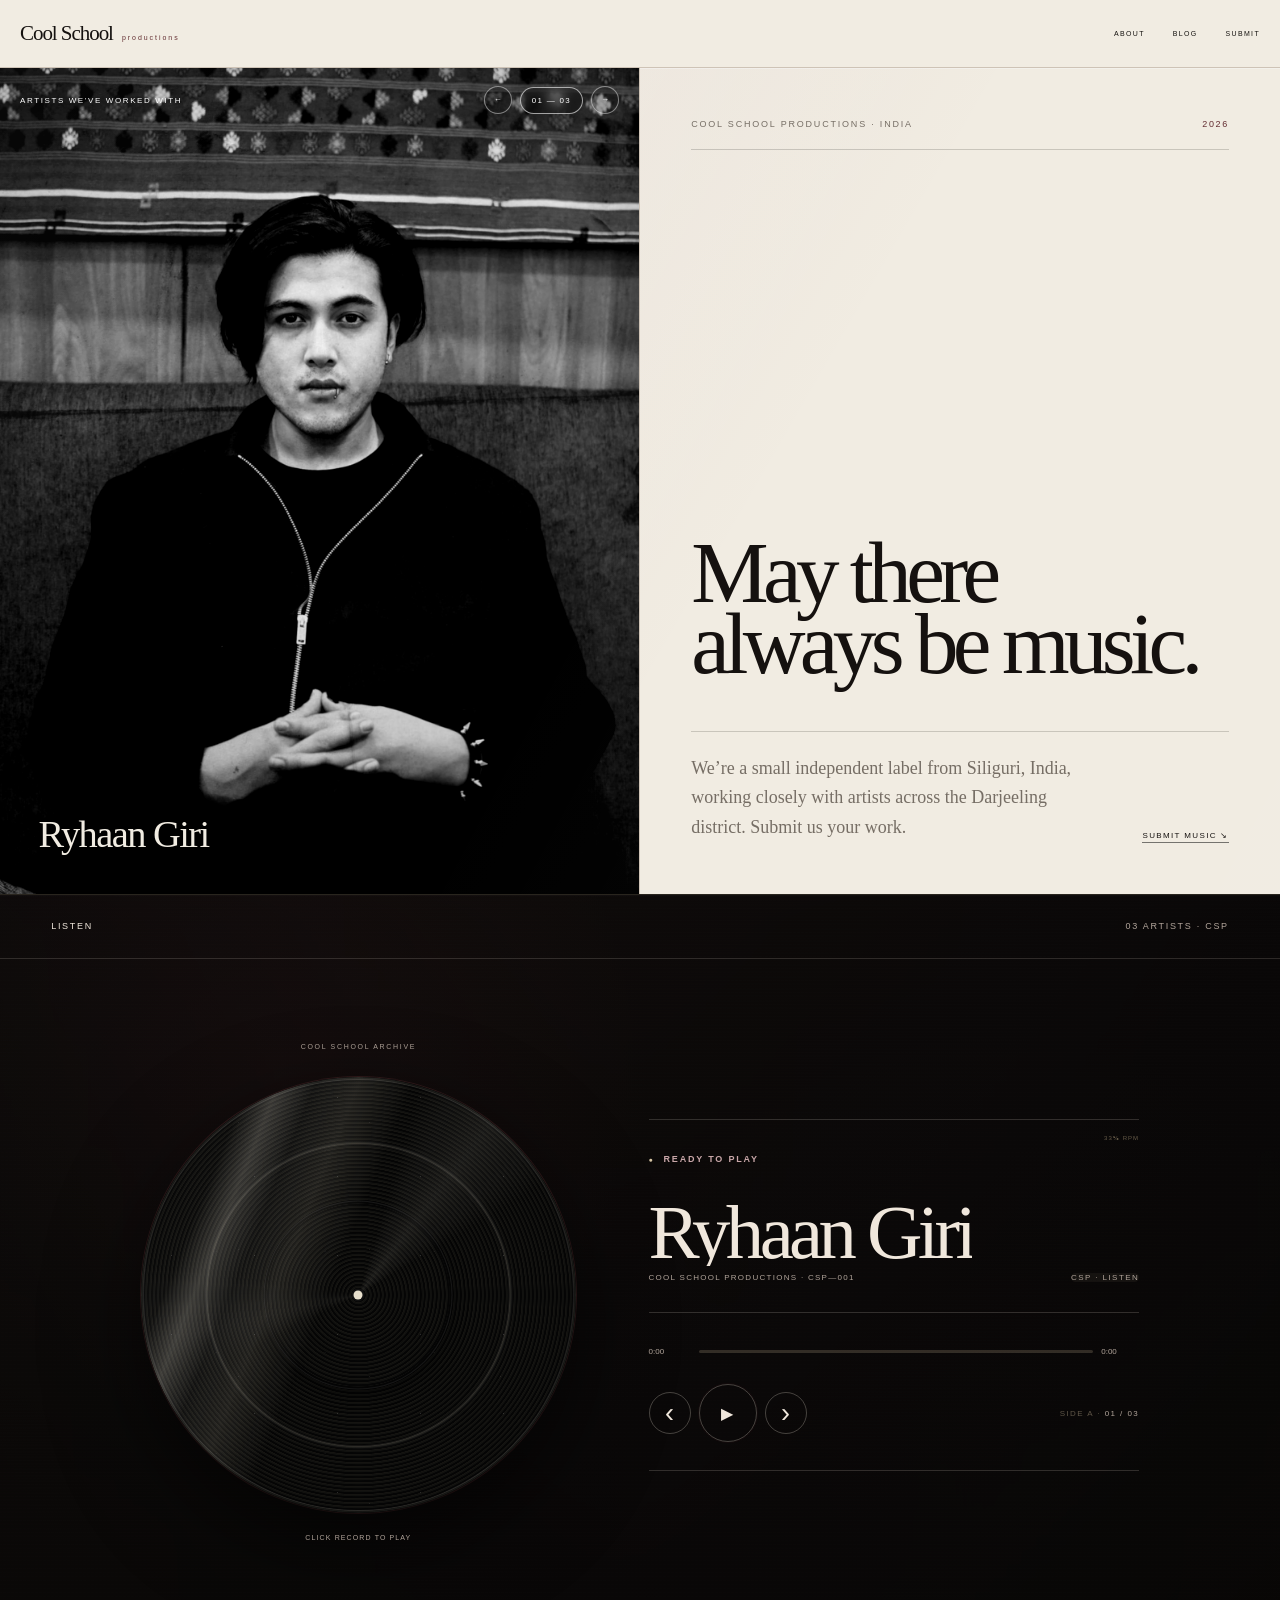
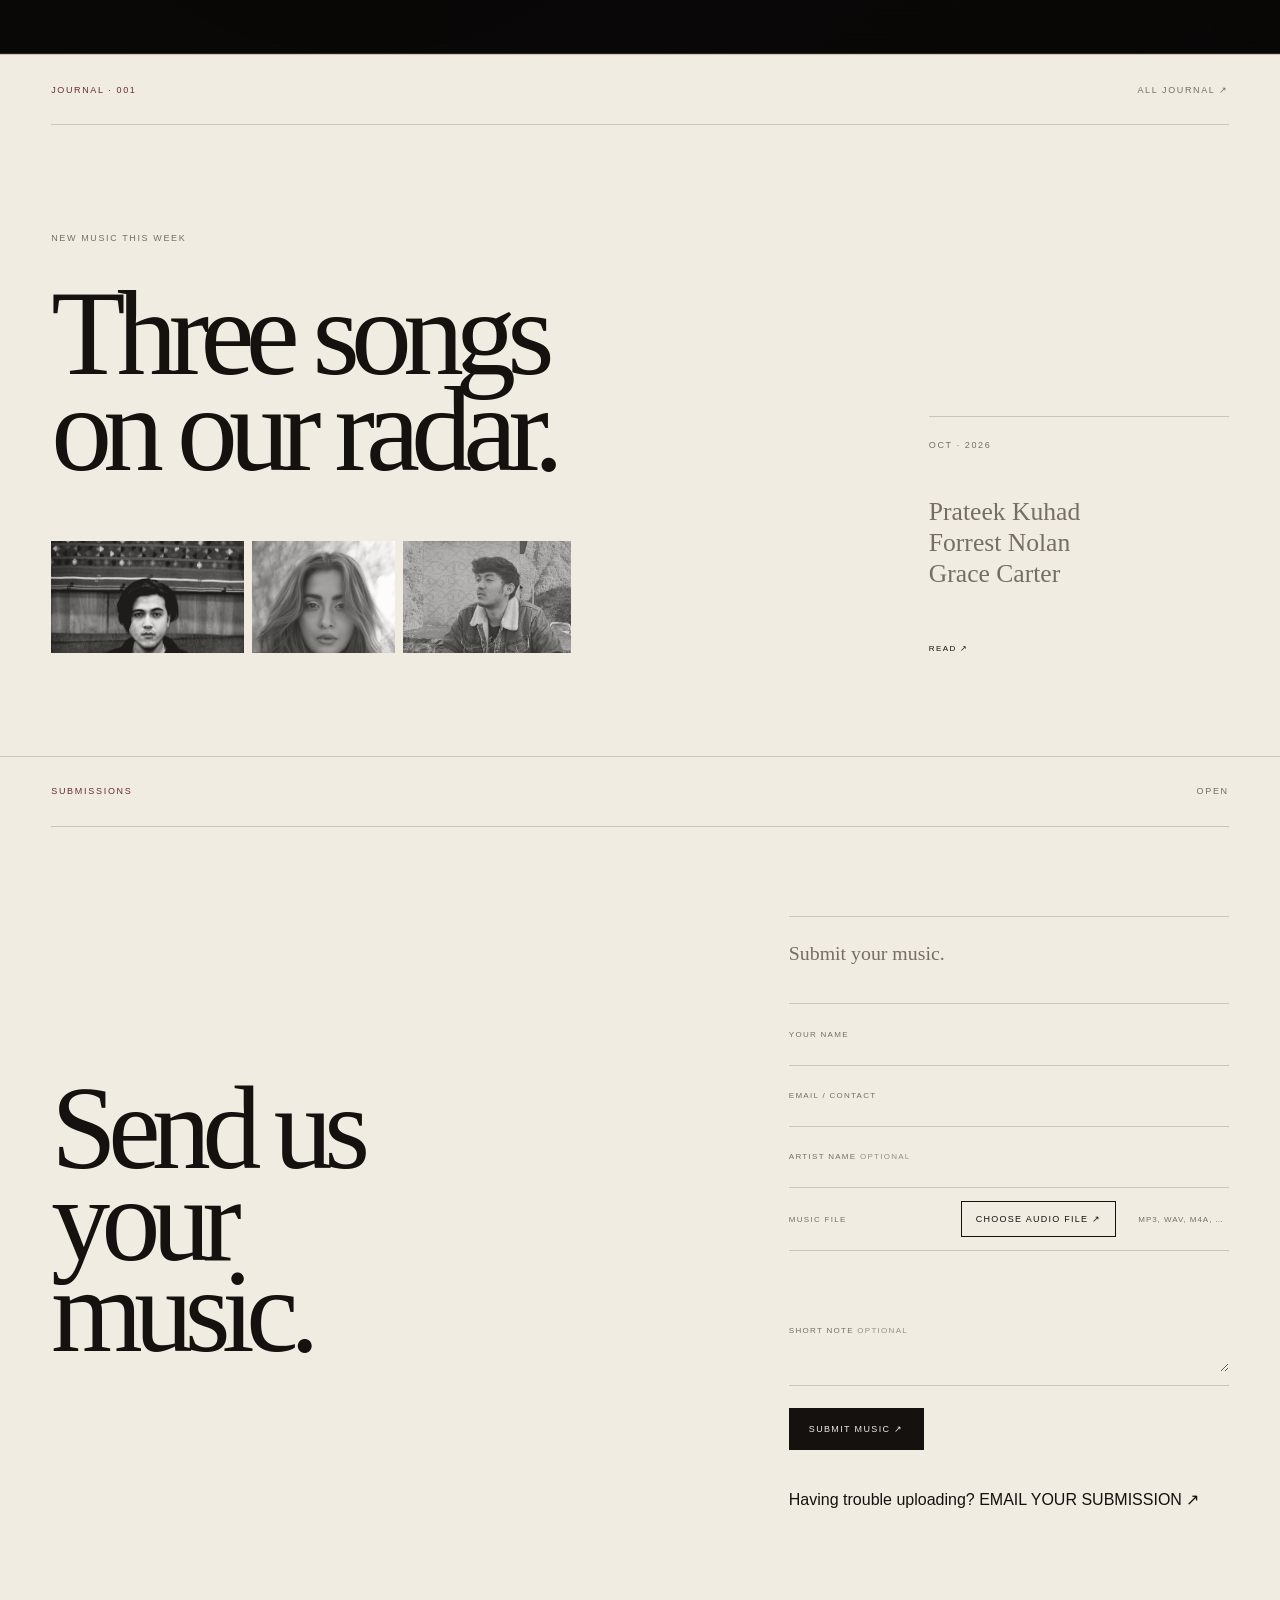
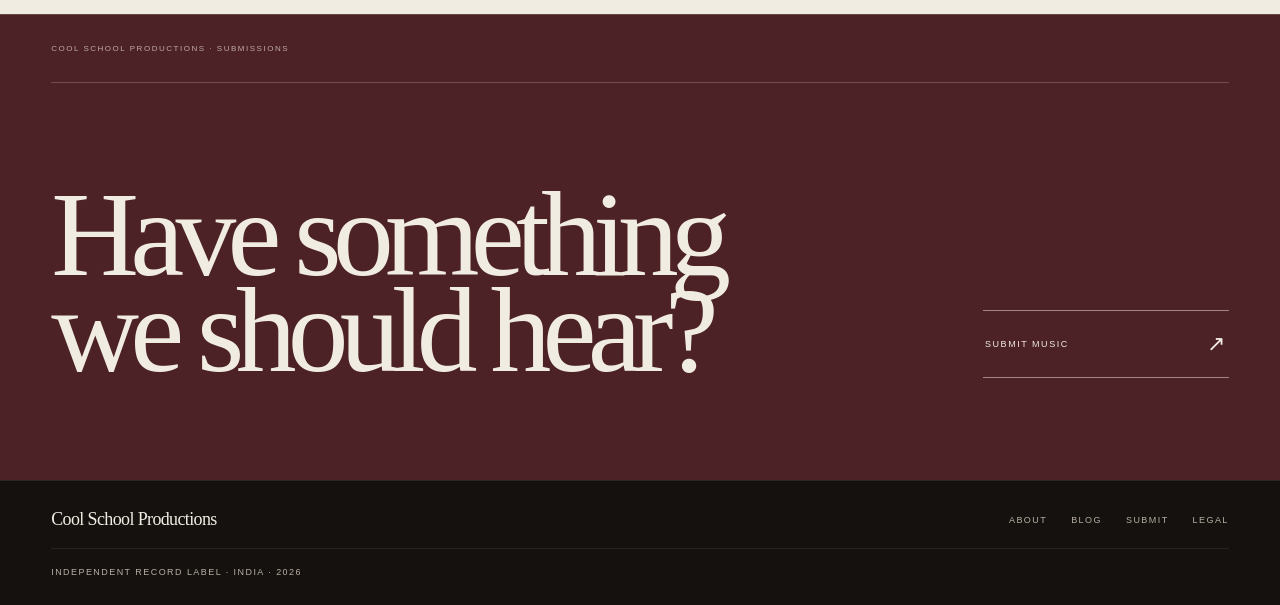
==== commit 6cc81bd0: "Add submission email fallback" ====
--- a/index.html
+++ b/index.html
@@ -2,6 +2,6 @@
 <header><a class="brand" href="index.html"><span>Cool School</span><small>productions</small></a><button id="menu" aria-label="Open menu" aria-expanded="false" aria-controls="site-nav">MENU</button><nav id="site-nav"><a href="about.html">ABOUT</a><a href="blog.html">BLOG</a><a href="submissions.html">SUBMIT</a></nav></header>
 <main><section class="opening" id="intro"><div class="opening-mark hero-showcase" id="artists" aria-label="Artists we have worked with"><div class="showcase-hint"><span>ARTISTS WE’VE WORKED WITH</span><div class="hero-nav"><button class="hero-prev" type="button" aria-label="Previous artist">←</button><b class="hero-count" aria-live="polite">01 — 03</b><button class="hero-next" type="button" aria-label="Next artist">→</button></div></div><div class="hero-track"><figure class="artist-link artist-ryhaan" data-track="0" tabindex="0" role="link"><img decoding="async" src="assets/ryhaan-giri.jpg" alt="Ryhaan Giri"><figcaption>Ryhaan Giri</figcaption></figure><figure class="artist-link artist-madhura" data-track="1" tabindex="0" role="link"><img decoding="async" src="assets/madhura-naik.png" alt="Madhura Naik"><figcaption>Madhura Naik</figcaption></figure><figure class="artist-link artist-mellow" data-track="2" tabindex="0" role="link"><img decoding="async" src="assets/mellow-gyatso.jpeg" alt="Mellow Gyatso"><figcaption>Mellow Gyatso</figcaption></figure></div></div><div class="opening-message"><div class="hero-statement-top"><p class="kicker">COOL SCHOOL PRODUCTIONS · INDIA</p><span>2026</span></div><div class="hero-statement-body"><h1>May there<br>always be music.</h1><div class="hero-statement-foot"><p class="prayer">We’re a small independent label from Siliguri, India, working closely with artists across the Darjeeling district. Submit us your work.</p><a href="#submit">SUBMIT MUSIC ↘</a></div></div></div></section>
 
-<section class="video-gallery discover-full vinyl-discover vinyl-mode" id="discover"><div class="discover-label"><span>LISTEN</span><b>03 ARTISTS · CSP</b></div><div class="vinyl-atmosphere" aria-hidden="true"></div><div class="vinyl-audio-view" aria-label="Vinyl player"><div class="audio-record-wrap"><div class="audio-record" role="button" tabindex="0" aria-label="Play Ryhaan Giri"><div class="audio-art" style="background-image:url('https://i.ytimg.com/vi/rxdvPtSi1rs/maxresdefault.jpg')"></div><span class="audio-spindle"></span></div></div><div class="audio-deck"><div class="audio-kicker" aria-live="polite">READY TO PLAY</div><div class="audio-heading"><div><h2>Ryhaan Giri</h2><p class="audio-subtitle">COOL SCHOOL PRODUCTIONS · CSP—001</p></div><span class="playing-badge">CSP · LISTEN</span></div><div class="audio-progress"><span class="audio-time current">0:00</span><input class="audio-range" type="range" min="0" max="1000" value="0" aria-label="Playback position"><span class="audio-time duration">0:00</span></div><div class="audio-bottom"><div class="audio-controls"><button class="audio-prev" aria-label="Previous track">‹</button><button class="audio-play" aria-label="Play Ryhaan Giri">▶</button><button class="audio-next" aria-label="Next track">›</button></div><div class="audio-track-count" aria-live="polite">01 / 03</div></div></div></div></section><section class="home-journal"><div class="home-journal-top"><span>JOURNAL · 001</span><a href="blog.html">ALL JOURNAL ↗</a></div><a class="home-journal-feature" href="blog-new-music-this-week.html"><div class="home-journal-lead"><span>NEW MUSIC THIS WEEK</span><h2>Three songs<br>on our radar.</h2><div class="journal-image-strip" aria-hidden="true"><img src="assets/ryhaan-giri.jpg" alt=""><img src="assets/madhura-naik.png" alt=""><img src="assets/mellow-gyatso.jpeg" alt=""></div></div><div class="home-journal-meta"><span>OCT · 2026</span><p>Prateek Kuhad<br>Forrest Nolan<br>Grace Carter</p><b>READ ↗</b></div></a></section><section class="submission-only" id="submit"><div class="submission-only-label"><span>SUBMISSIONS</span><span>OPEN</span></div><div class="submission-only-grid"><h2>Send us<br>your music.</h2><div class="submission-only-info"><p>Submit your music.</p><form class="submission-form" data-submission-form><div class="submission-fields"><label><span>YOUR NAME</span><input name="name" type="text" autocomplete="name" maxlength="100" required></label><label><span>EMAIL / CONTACT</span><input name="contact" type="text" autocomplete="email" maxlength="160" required></label><label><span>ARTIST NAME <i>OPTIONAL</i></span><input name="artist" type="text" maxlength="120"></label><label class="submission-upload"><span>MUSIC FILE</span><input name="music_file" type="file" accept="audio/mpeg,audio/wav,audio/x-wav,audio/mp4,audio/x-m4a,audio/aac,audio/flac,.mp3,.wav,.m4a,.aac,.flac" required><b>CHOOSE AUDIO FILE ↗</b><small data-file-name>MP3, WAV, M4A, AAC OR FLAC · MAX 50 MB</small></label><label class="submission-note"><span>SHORT NOTE <i>OPTIONAL</i></span><textarea name="note" rows="3" maxlength="1000"></textarea></label></div><button type="submit">SUBMIT MUSIC ↗</button><p class="submission-status" role="status" aria-live="polite"></p></form></div></div></section><section class="end-cta"><span>COOL SCHOOL PRODUCTIONS · SUBMISSIONS</span><div class="end-cta-row"><h2>Have something<br>we should hear?</h2><a href="#submit"><span>SUBMIT MUSIC</span><b>↗</b></a></div></section></main>
+<section class="video-gallery discover-full vinyl-discover vinyl-mode" id="discover"><div class="discover-label"><span>LISTEN</span><b>03 ARTISTS · CSP</b></div><div class="vinyl-atmosphere" aria-hidden="true"></div><div class="vinyl-audio-view" aria-label="Vinyl player"><div class="audio-record-wrap"><div class="audio-record" role="button" tabindex="0" aria-label="Play Ryhaan Giri"><div class="audio-art" style="background-image:url('https://i.ytimg.com/vi/rxdvPtSi1rs/maxresdefault.jpg')"></div><span class="audio-spindle"></span></div></div><div class="audio-deck"><div class="audio-kicker" aria-live="polite">READY TO PLAY</div><div class="audio-heading"><div><h2>Ryhaan Giri</h2><p class="audio-subtitle">COOL SCHOOL PRODUCTIONS · CSP—001</p></div><span class="playing-badge">CSP · LISTEN</span></div><div class="audio-progress"><span class="audio-time current">0:00</span><input class="audio-range" type="range" min="0" max="1000" value="0" aria-label="Playback position"><span class="audio-time duration">0:00</span></div><div class="audio-bottom"><div class="audio-controls"><button class="audio-prev" aria-label="Previous track">‹</button><button class="audio-play" aria-label="Play Ryhaan Giri">▶</button><button class="audio-next" aria-label="Next track">›</button></div><div class="audio-track-count" aria-live="polite">01 / 03</div></div></div></div></section><section class="home-journal"><div class="home-journal-top"><span>JOURNAL · 001</span><a href="blog.html">ALL JOURNAL ↗</a></div><a class="home-journal-feature" href="blog-new-music-this-week.html"><div class="home-journal-lead"><span>NEW MUSIC THIS WEEK</span><h2>Three songs<br>on our radar.</h2><div class="journal-image-strip" aria-hidden="true"><img src="assets/ryhaan-giri.jpg" alt=""><img src="assets/madhura-naik.png" alt=""><img src="assets/mellow-gyatso.jpeg" alt=""></div></div><div class="home-journal-meta"><span>OCT · 2026</span><p>Prateek Kuhad<br>Forrest Nolan<br>Grace Carter</p><b>READ ↗</b></div></a></section><section class="submission-only" id="submit"><div class="submission-only-label"><span>SUBMISSIONS</span><span>OPEN</span></div><div class="submission-only-grid"><h2>Send us<br>your music.</h2><div class="submission-only-info"><p>Submit your music.</p><form class="submission-form" data-submission-form><div class="submission-fields"><label><span>YOUR NAME</span><input name="name" type="text" autocomplete="name" maxlength="100" required></label><label><span>EMAIL / CONTACT</span><input name="contact" type="text" autocomplete="email" maxlength="160" required></label><label><span>ARTIST NAME <i>OPTIONAL</i></span><input name="artist" type="text" maxlength="120"></label><label class="submission-upload"><span>MUSIC FILE</span><input name="music_file" type="file" accept="audio/mpeg,audio/wav,audio/x-wav,audio/mp4,audio/x-m4a,audio/aac,audio/flac,.mp3,.wav,.m4a,.aac,.flac" required><b>CHOOSE AUDIO FILE ↗</b><small data-file-name>MP3, WAV, M4A, AAC OR FLAC · MAX 50 MB</small></label><label class="submission-note"><span>SHORT NOTE <i>OPTIONAL</i></span><textarea name="note" rows="3" maxlength="1000"></textarea></label></div><button type="submit">SUBMIT MUSIC ↗</button><p class="submission-status" role="status" aria-live="polite"></p><p class="submission-fallback">Having trouble uploading? <a href="mailto:coolschoolproduction@gmail.com?subject=Music%20Submission">EMAIL YOUR SUBMISSION ↗</a></p></form></div></div></section><section class="end-cta"><span>COOL SCHOOL PRODUCTIONS · SUBMISSIONS</span><div class="end-cta-row"><h2>Have something<br>we should hear?</h2><a href="#submit"><span>SUBMIT MUSIC</span><b>↗</b></a></div></section></main>
 <footer class="site-footer simple-footer"><a class="simple-footer-brand" href="index.html">Cool School Productions</a><div class="simple-footer-links"><a href="about.html">ABOUT</a><a href="blog.html">BLOG</a><a href="submissions.html">SUBMIT</a><a href="legal.html">LEGAL</a></div><span class="simple-footer-meta">INDEPENDENT RECORD LABEL · INDIA · <span id="year"></span></span></footer>
 <script src="script.js"></script></body></html>
--- a/style.css
+++ b/style.css
@@ -1874,3 +1874,223 @@
 @media(max-width:760px){
  .journal-image-strip{width:100%;height:92px;margin-top:38px;gap:6px}
 }
+
+
+/* Closing CTA — one decisive editorial beat */
+.end-cta{
+ background:var(--accent-deep);
+ color:var(--paper);
+ padding:0 4vw clamp(70px,8vw,118px);
+ border-top:1px solid rgba(241,236,226,.18)
+}
+.end-cta>span{
+ height:68px;
+ display:flex;
+ align-items:center;
+ border-bottom:1px solid rgba(241,236,226,.22);
+ font-size:8px;
+ letter-spacing:.19em;
+ color:rgba(241,236,226,.68)
+}
+.end-cta-row{
+ display:grid;
+ grid-template-columns:minmax(0,1.35fr) minmax(230px,.4fr);
+ gap:8vw;
+ align-items:end;
+ padding-top:clamp(66px,8vw,112px)
+}
+.end-cta h2{
+ margin:0;
+ font:400 clamp(72px,9.5vw,148px)/.79 Georgia,serif;
+ letter-spacing:-.072em
+}
+.end-cta a{
+ display:flex;
+ align-items:center;
+ justify-content:space-between;
+ gap:30px;
+ border-top:1px solid rgba(241,236,226,.5);
+ border-bottom:1px solid rgba(241,236,226,.5);
+ padding:22px 2px;
+ font-size:9px;
+ letter-spacing:.17em;
+ transition:padding .22s ease,background .22s ease
+}
+.end-cta a b{font:400 22px/1 Georgia,serif}
+.end-cta a:hover{padding-left:14px;padding-right:14px;background:rgba(241,236,226,.06)}
+@media(max-width:760px){
+ .end-cta{padding:0 6vw 68px}
+ .end-cta>span{height:60px}
+ .end-cta-row{grid-template-columns:1fr;gap:48px;padding-top:58px}
+ .end-cta h2{font-size:clamp(62px,17vw,96px)}
+ .end-cta a{padding-block:18px}
+}
+
+
+/* Journal 001 — editorial index */
+.journal-index{background:var(--paper);color:var(--ink)}
+.journal-mast{padding:0 4vw clamp(72px,8vw,120px);border-bottom:1px solid var(--hairline)}
+.journal-mast-meta{height:68px;display:flex;align-items:center;justify-content:space-between;border-bottom:1px solid var(--hairline);font-size:8px;letter-spacing:.19em;color:var(--stone)}
+.journal-mast-title{display:grid;grid-template-columns:minmax(0,1.4fr) minmax(280px,.42fr);gap:8vw;align-items:end;padding-top:clamp(68px,8vw,112px)}
+.journal-mast h1{font:400 clamp(120px,18vw,280px)/.7 Georgia,serif;letter-spacing:-.085em;margin:0}
+.journal-mast-title p{font:clamp(19px,1.55vw,24px)/1.48 Georgia,serif;color:var(--stone);margin:0 0 8px}
+.journal-featured{display:grid;grid-template-columns:1.08fr .92fr;min-height:78svh;border-bottom:1px solid var(--hairline)}
+.journal-feature-image{position:relative;overflow:hidden;background:var(--ink);min-height:650px}
+.journal-feature-image img{width:100%;height:100%;object-fit:cover;display:block;filter:grayscale(1) contrast(1.06);transition:filter .4s ease,transform .7s ease}
+.journal-feature-image:hover img{filter:grayscale(.2);transform:scale(1.012)}
+.journal-feature-image>div{position:absolute;left:28px;right:28px;bottom:24px;display:flex;justify-content:space-between;color:var(--paper);font-size:8px;letter-spacing:.17em;text-shadow:0 1px 10px #000}
+.journal-feature-copy{padding:5vw 4vw;display:flex;flex-direction:column;justify-content:space-between;background:var(--paper)}
+.journal-feature-copy>span{font-size:8px;letter-spacing:.19em;color:var(--accent)}
+.journal-feature-copy h2{font:400 clamp(74px,8.2vw,132px)/.79 Georgia,serif;letter-spacing:-.075em;margin:auto 0 28px}
+.journal-feature-copy>p{font:23px/1.45 Georgia,serif;color:var(--stone);margin:0 0 64px}
+.journal-feature-footer{border-top:1px solid var(--hairline);padding-top:18px;display:flex;justify-content:space-between;gap:30px;font-size:8px;line-height:1.5;letter-spacing:.13em}
+.journal-feature-footer span{color:var(--stone)}
+.journal-feature-footer b{font-weight:400;white-space:nowrap}
+.journal-desk{padding:0 4vw clamp(80px,9vw,140px)}
+.journal-desk-head{height:68px;display:flex;align-items:center;justify-content:space-between;border-bottom:1px solid var(--hairline);font-size:8px;letter-spacing:.18em;color:var(--stone)}
+.journal-desk-grid{display:grid;grid-template-columns:.75fr 1.25fr;gap:8vw;padding-top:clamp(68px,8vw,112px);align-items:end}
+.journal-desk article>span{font-size:8px;letter-spacing:.18em;color:var(--accent)}
+.journal-desk h3{font:400 clamp(54px,6vw,92px)/.84 Georgia,serif;letter-spacing:-.065em;margin:34px 0}
+.journal-desk article p{font:19px/1.5 Georgia,serif;color:var(--stone);max-width:420px}
+.journal-desk-images{display:grid;grid-template-columns:1.2fr .8fr;gap:10px;height:430px}
+.journal-desk-images img{width:100%;height:100%;object-fit:cover;filter:grayscale(1) contrast(1.04)}
+.journal-close{background:var(--accent-deep);color:var(--paper);padding:70px 4vw 76px;display:grid;grid-template-columns:.5fr 1fr auto;gap:6vw;align-items:end}
+.journal-close>span,.journal-close>a{font-size:8px;letter-spacing:.18em}
+.journal-close p{font:36px/1.05 Georgia,serif;margin:0}
+.journal-close a{border-bottom:1px solid rgba(241,236,226,.5);padding-bottom:9px}
+@media(max-width:760px){
+ .journal-mast{padding:0 6vw 64px}
+ .journal-mast-meta{height:60px}
+ .journal-mast-title{grid-template-columns:1fr;gap:48px;padding-top:62px}
+ .journal-mast h1{font-size:clamp(92px,30vw,150px)}
+ .journal-mast-title p{font-size:19px}
+ .journal-featured{grid-template-columns:1fr;min-height:0}
+ .journal-feature-image{min-height:64svh}
+ .journal-feature-copy{padding:60px 6vw 66px;min-height:520px}
+ .journal-feature-copy h2{font-size:clamp(64px,18vw,98px);margin:70px 0 26px}
+ .journal-feature-copy>p{font-size:20px;margin-bottom:52px}
+ .journal-feature-footer{flex-direction:column}
+ .journal-desk{padding:0 6vw 72px}
+ .journal-desk-head{height:60px}
+ .journal-desk-head span:last-child{display:none}
+ .journal-desk-grid{grid-template-columns:1fr;gap:52px;padding-top:60px}
+ .journal-desk h3{font-size:clamp(58px,16vw,88px)}
+ .journal-desk-images{height:300px}
+ .journal-close{padding:58px 6vw 62px;grid-template-columns:1fr;gap:42px}
+ .journal-close p{font-size:32px}
+ .journal-close a{width:max-content}
+}
+
+
+/* Journal cleanup — quieter hierarchy, less filler */
+.journal-mast{padding-bottom:clamp(60px,6.5vw,96px)!important}
+.journal-mast-title{padding-top:clamp(58px,6.5vw,92px)!important}
+.journal-mast-title p{max-width:340px}
+.journal-featured{min-height:70svh!important}
+.journal-feature-image{min-height:590px!important}
+.journal-feature-copy{padding-top:4vw!important;padding-bottom:4vw!important}
+.journal-feature-copy h2{font-size:clamp(70px,7.6vw,120px)!important}
+.journal-feature-copy>p{margin-bottom:46px!important}
+.journal-feature-footer span{max-width:320px}
+.journal-desk{padding-bottom:clamp(70px,7vw,108px)!important}
+.journal-desk-grid{padding-top:clamp(56px,6vw,88px)!important}
+.journal-desk h3{margin-top:0!important}
+.journal-desk-images{height:360px!important}
+.journal-close{
+ grid-template-columns:1fr auto!important;
+ padding-top:58px!important;
+ padding-bottom:58px!important
+}
+.journal-close p{font-size:clamp(38px,4.5vw,66px)!important;letter-spacing:-.045em}
+@media(max-width:760px){
+ .journal-mast{padding-bottom:54px!important}
+ .journal-mast-title{padding-top:52px!important;gap:34px!important}
+ .journal-feature-image{min-height:54svh!important}
+ .journal-feature-copy{min-height:0!important;padding-top:52px!important;padding-bottom:56px!important}
+ .journal-feature-copy h2{margin:52px 0 24px!important}
+ .journal-desk-grid{padding-top:52px!important}
+ .journal-desk-images{height:250px!important}
+ .journal-close{grid-template-columns:1fr!important;padding-top:48px!important;padding-bottom:50px!important;gap:34px!important}
+}
+
+
+/* Journal review article */
+.review-post{background:var(--paper);color:var(--ink)}
+.review-hero{padding:0 4vw clamp(76px,9vw,138px);border-bottom:1px solid var(--hairline)}
+.review-meta{height:68px;display:flex;align-items:center;justify-content:space-between;border-bottom:1px solid var(--hairline);font-size:8px;letter-spacing:.18em;color:var(--stone)}
+.review-meta a:hover{color:var(--accent)}
+.review-hero h1{font:400 clamp(92px,14vw,220px)/.73 Georgia,serif;letter-spacing:-.085em;margin:clamp(70px,8vw,118px) 0 70px}
+.review-intro{display:grid;grid-template-columns:minmax(300px,600px) auto;justify-content:space-between;gap:60px;align-items:end}
+.review-intro p{font:clamp(20px,1.8vw,27px)/1.45 Georgia,serif;margin:0}
+.review-intro span{font-size:8px;letter-spacing:.18em;color:var(--stone)}
+.review-track{display:grid;grid-template-columns:minmax(180px,.36fr) minmax(0,1fr);gap:7vw;padding:clamp(70px,8vw,120px) 4vw;border-bottom:1px solid var(--hairline)}
+.review-track-no{display:flex;flex-direction:column;justify-content:space-between;min-height:280px}
+.review-track-no span{font:400 clamp(68px,7vw,112px)/1 Georgia,serif;color:var(--accent)}
+.review-track-no small{font-size:8px;line-height:1.5;letter-spacing:.17em;color:var(--stone)}
+.review-track-body{max-width:980px}
+.review-track-body h2{font:400 clamp(62px,7.5vw,118px)/.82 Georgia,serif;letter-spacing:-.07em;margin:0 0 44px}
+.review-track-body>p{max-width:720px;font:20px/1.65 Georgia,serif;color:#554f49;margin:0 0 34px}
+.review-listen{display:inline-block;font-size:8px;letter-spacing:.16em;border-bottom:1px solid var(--ink);padding-bottom:7px;margin-bottom:38px}
+.music-embed{width:100%;max-width:760px;overflow:hidden}
+.youtube-embed{aspect-ratio:16/9;background:var(--ink)}
+.youtube-embed iframe{width:100%;height:100%;border:0;display:block}
+.apple-embed iframe{width:100%;max-width:760px;overflow:hidden;background:transparent;border:0}
+.review-end{background:var(--accent-deep);color:var(--paper);padding:68px 4vw 76px;display:grid;grid-template-columns:.5fr 1fr auto;gap:6vw;align-items:end}
+.review-end>span,.review-end>a{font-size:8px;letter-spacing:.18em}
+.review-end p{font:400 clamp(38px,4.4vw,66px)/.96 Georgia,serif;letter-spacing:-.045em;margin:0}
+.review-end a{border-bottom:1px solid rgba(241,236,226,.5);padding-bottom:8px}
+@media(max-width:760px){
+ .review-hero{padding:0 6vw 66px}
+ .review-meta{height:60px}.review-meta span{display:none}
+ .review-hero h1{font-size:clamp(76px,23vw,126px);margin:60px 0 48px}
+ .review-intro{grid-template-columns:1fr;gap:30px}
+ .review-track{grid-template-columns:1fr;padding:64px 6vw 70px;gap:42px}
+ .review-track-no{min-height:0;display:grid;grid-template-columns:auto 1fr;gap:28px;align-items:end}
+ .review-track-no span{font-size:64px}
+ .review-track-no small{text-align:right}
+ .review-track-body h2{font-size:clamp(54px,15vw,84px);margin-bottom:34px}
+ .review-track-body>p{font-size:18px;line-height:1.62}
+ .music-embed{max-width:none}
+ .review-end{grid-template-columns:1fr;gap:38px;padding:56px 6vw 62px}
+}
+
+
+/* Consistent artist profile links */
+.artist-links{
+ max-width:760px;
+ display:flex;
+ align-items:center;
+ flex-wrap:wrap;
+ gap:0;
+ margin:38px 0 26px;
+ border-top:1px solid var(--hairline);
+ border-bottom:1px solid var(--hairline)
+}
+.artist-links span,.artist-links a{
+ font:8px Arial,sans-serif;
+ letter-spacing:.15em;
+ padding:14px 18px 14px 0;
+ margin-right:18px
+}
+.artist-links span{color:var(--stone)}
+.artist-links a{transition:color .2s ease}
+.artist-links a:hover{color:var(--accent)}
+.review-listen{margin-bottom:30px!important}
+@media(max-width:760px){
+ .artist-links{align-items:flex-start}
+ .artist-links span{width:100%;padding-bottom:5px}
+ .artist-links a{padding-top:9px;padding-bottom:13px}
+}
+
+
+/* Journal authorship + closing editorial CTA */
+.review-byline{display:flex;flex-direction:column;gap:8px;align-items:flex-end}
+.review-byline span,.review-byline time{font:8px Arial,sans-serif;letter-spacing:.18em}
+.review-byline span{color:var(--ink)}
+.review-byline time{color:var(--stone)}
+.review-end>div small{display:block;margin-top:18px;font:9px/1.5 Arial,sans-serif;letter-spacing:.12em;color:rgba(241,236,226,.68)}
+.review-end>a{white-space:nowrap}
+@media(max-width:760px){
+ .review-byline{align-items:flex-start}
+ .review-end>div small{max-width:260px}
+}
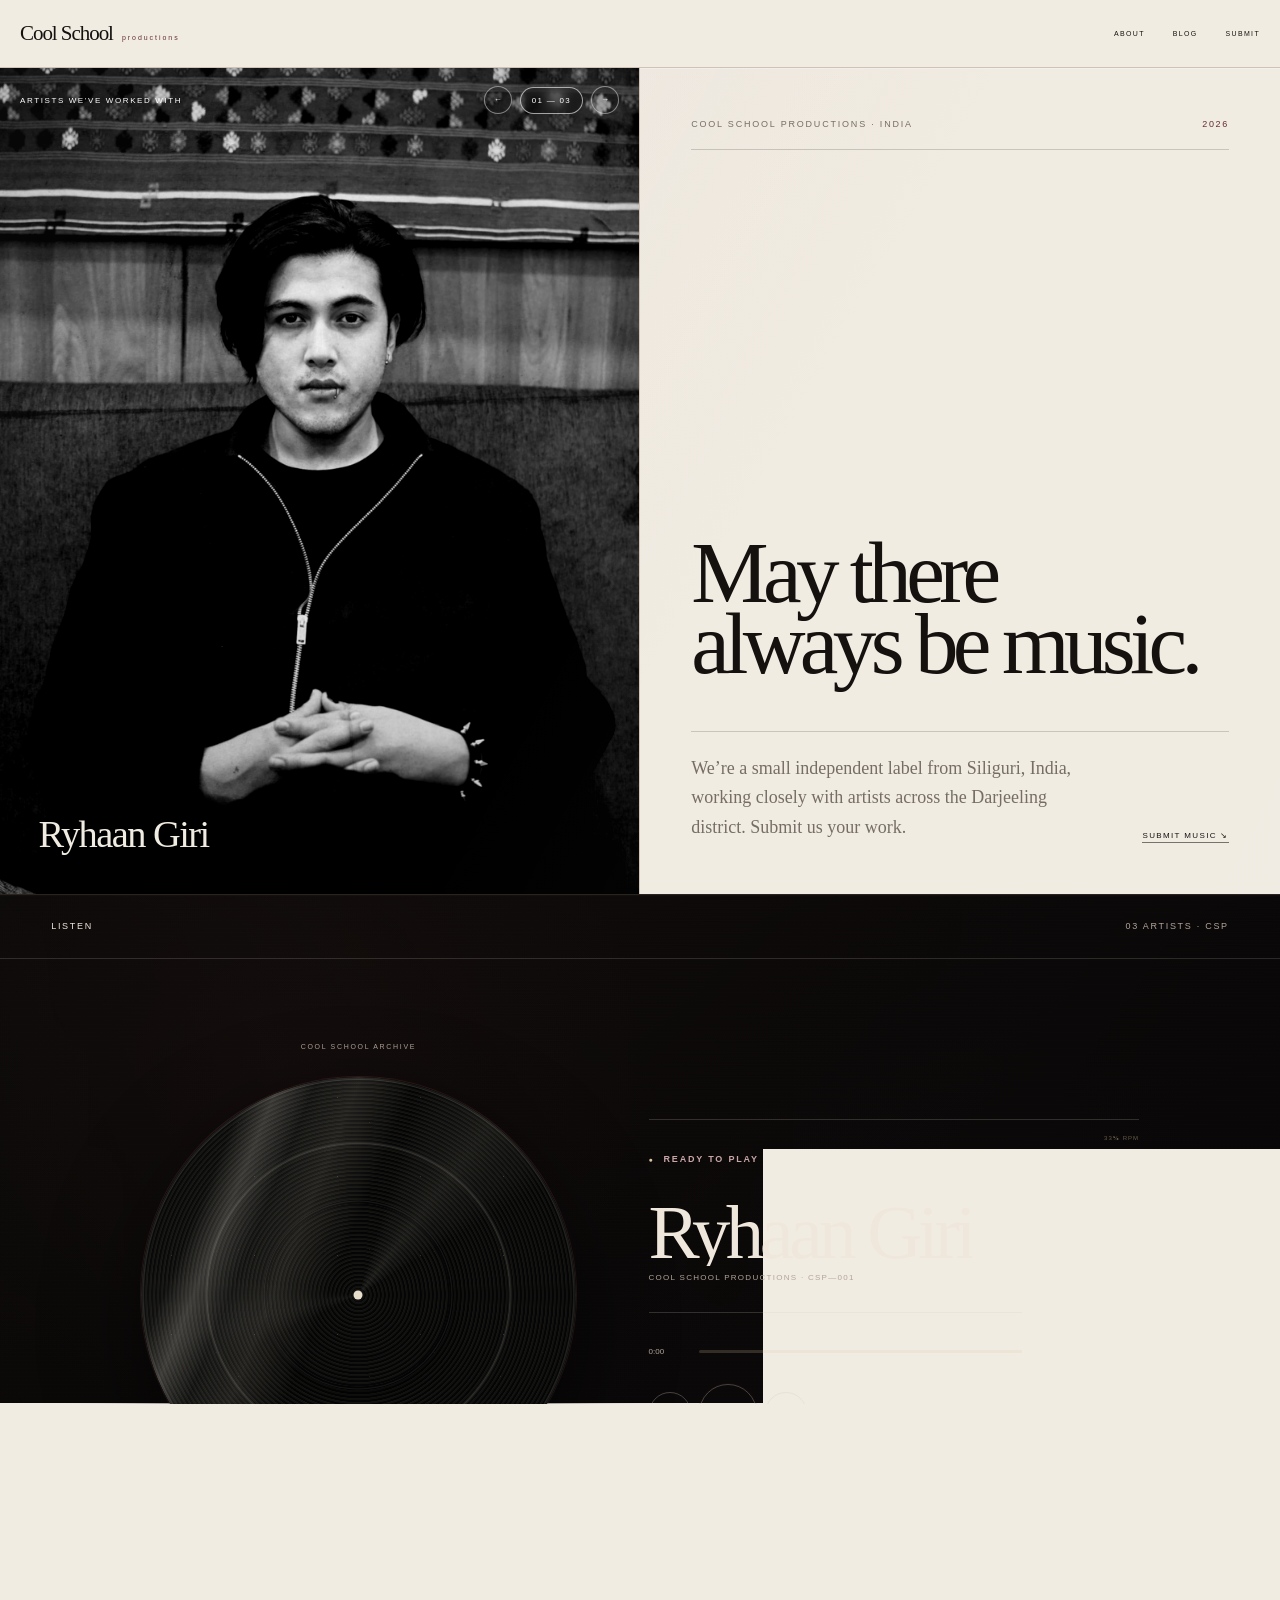
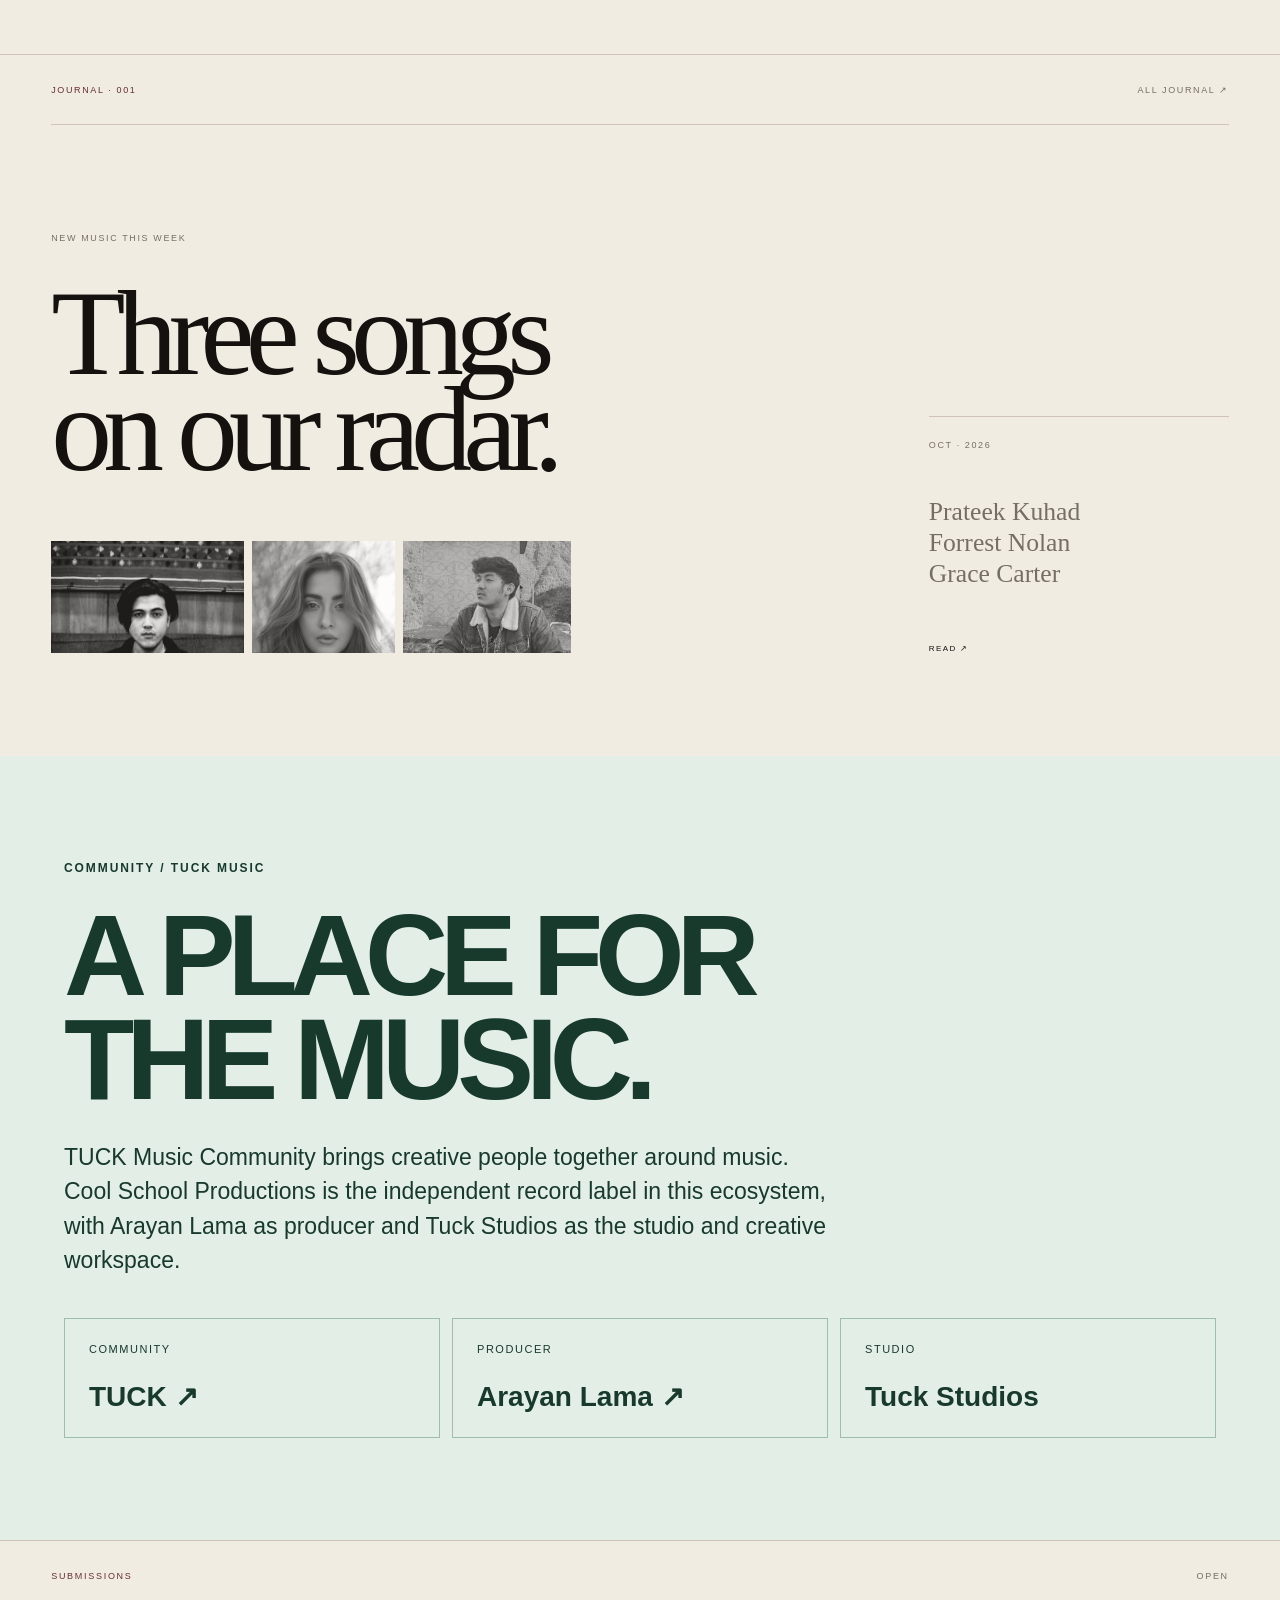
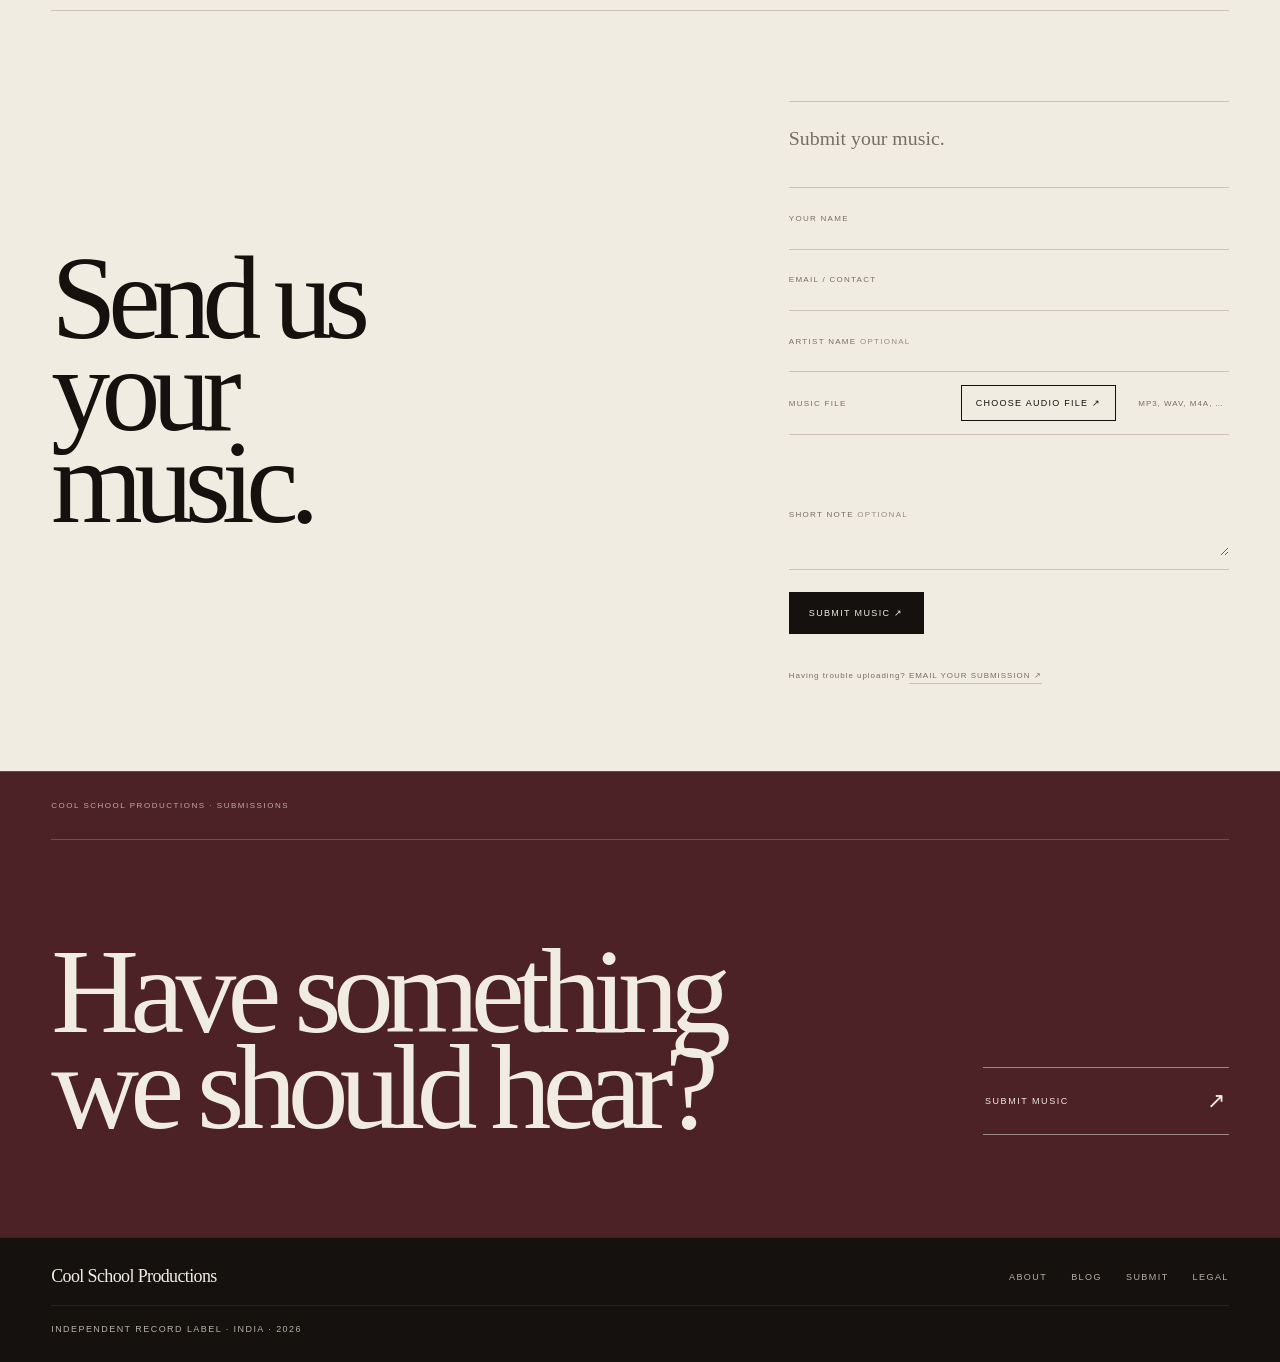
==== commit 00e64cff: "Connect TUCK Music Community, Arayan Lama, CSP and Tuck Studios" ====
--- a/index.html
+++ b/index.html
@@ -1,7 +1,7 @@
-<!doctype html><html><head><meta charset="utf-8"><meta name="viewport" content="width=device-width,initial-scale=1"><meta name="description" content="Cool School Productions — music, film and good work made independently."><title>Cool School Productions</title><link rel="stylesheet" href="style.css"></head><body>
+<!doctype html><html><head><meta charset="utf-8"><meta name="viewport" content="width=device-width,initial-scale=1"><meta name="description" content="Cool School Productions — music, film and good work made independently."><title>Cool School Productions</title><link rel="stylesheet" href="style.css"><style>.csp-tuck-music{padding:clamp(60px,8vw,120px) 5vw;background:#e3eee7;color:#173a2d}.csp-tuck-kicker{font-size:12px;font-weight:800;letter-spacing:.16em}.csp-tuck-music h2{font-size:clamp(3rem,9vw,8rem);line-height:.9;letter-spacing:-.07em;margin:28px 0}.csp-tuck-music p{font-size:clamp(17px,2vw,23px);max-width:770px;line-height:1.5}.csp-tuck-grid{display:grid;grid-template-columns:repeat(3,minmax(0,1fr));gap:12px;margin-top:40px}.csp-tuck-grid>a,.csp-tuck-grid>div{border:1px solid #9dbdaf;padding:24px;min-height:120px;display:flex;flex-direction:column;justify-content:space-between;color:inherit;text-decoration:none}.csp-tuck-grid small{font-size:11px;letter-spacing:.14em}.csp-tuck-grid strong{font-size:clamp(18px,2.2vw,28px)}@media(max-width:700px){.csp-tuck-grid{grid-template-columns:1fr}}</style></head><body>
 <header><a class="brand" href="index.html"><span>Cool School</span><small>productions</small></a><button id="menu" aria-label="Open menu" aria-expanded="false" aria-controls="site-nav">MENU</button><nav id="site-nav"><a href="about.html">ABOUT</a><a href="blog.html">BLOG</a><a href="submissions.html">SUBMIT</a></nav></header>
 <main><section class="opening" id="intro"><div class="opening-mark hero-showcase" id="artists" aria-label="Artists we have worked with"><div class="showcase-hint"><span>ARTISTS WE’VE WORKED WITH</span><div class="hero-nav"><button class="hero-prev" type="button" aria-label="Previous artist">←</button><b class="hero-count" aria-live="polite">01 — 03</b><button class="hero-next" type="button" aria-label="Next artist">→</button></div></div><div class="hero-track"><figure class="artist-link artist-ryhaan" data-track="0" tabindex="0" role="link"><img decoding="async" src="assets/ryhaan-giri.jpg" alt="Ryhaan Giri"><figcaption>Ryhaan Giri</figcaption></figure><figure class="artist-link artist-madhura" data-track="1" tabindex="0" role="link"><img decoding="async" src="assets/madhura-naik.png" alt="Madhura Naik"><figcaption>Madhura Naik</figcaption></figure><figure class="artist-link artist-mellow" data-track="2" tabindex="0" role="link"><img decoding="async" src="assets/mellow-gyatso.jpeg" alt="Mellow Gyatso"><figcaption>Mellow Gyatso</figcaption></figure></div></div><div class="opening-message"><div class="hero-statement-top"><p class="kicker">COOL SCHOOL PRODUCTIONS · INDIA</p><span>2026</span></div><div class="hero-statement-body"><h1>May there<br>always be music.</h1><div class="hero-statement-foot"><p class="prayer">We’re a small independent label from Siliguri, India, working closely with artists across the Darjeeling district. Submit us your work.</p><a href="#submit">SUBMIT MUSIC ↘</a></div></div></div></section>
 
-<section class="video-gallery discover-full vinyl-discover vinyl-mode" id="discover"><div class="discover-label"><span>LISTEN</span><b>03 ARTISTS · CSP</b></div><div class="vinyl-atmosphere" aria-hidden="true"></div><div class="vinyl-audio-view" aria-label="Vinyl player"><div class="audio-record-wrap"><div class="audio-record" role="button" tabindex="0" aria-label="Play Ryhaan Giri"><div class="audio-art" style="background-image:url('https://i.ytimg.com/vi/rxdvPtSi1rs/maxresdefault.jpg')"></div><span class="audio-spindle"></span></div></div><div class="audio-deck"><div class="audio-kicker" aria-live="polite">READY TO PLAY</div><div class="audio-heading"><div><h2>Ryhaan Giri</h2><p class="audio-subtitle">COOL SCHOOL PRODUCTIONS · CSP—001</p></div><span class="playing-badge">CSP · LISTEN</span></div><div class="audio-progress"><span class="audio-time current">0:00</span><input class="audio-range" type="range" min="0" max="1000" value="0" aria-label="Playback position"><span class="audio-time duration">0:00</span></div><div class="audio-bottom"><div class="audio-controls"><button class="audio-prev" aria-label="Previous track">‹</button><button class="audio-play" aria-label="Play Ryhaan Giri">▶</button><button class="audio-next" aria-label="Next track">›</button></div><div class="audio-track-count" aria-live="polite">01 / 03</div></div></div></div></section><section class="home-journal"><div class="home-journal-top"><span>JOURNAL · 001</span><a href="blog.html">ALL JOURNAL ↗</a></div><a class="home-journal-feature" href="blog-new-music-this-week.html"><div class="home-journal-lead"><span>NEW MUSIC THIS WEEK</span><h2>Three songs<br>on our radar.</h2><div class="journal-image-strip" aria-hidden="true"><img src="assets/ryhaan-giri.jpg" alt=""><img src="assets/madhura-naik.png" alt=""><img src="assets/mellow-gyatso.jpeg" alt=""></div></div><div class="home-journal-meta"><span>OCT · 2026</span><p>Prateek Kuhad<br>Forrest Nolan<br>Grace Carter</p><b>READ ↗</b></div></a></section><section class="submission-only" id="submit"><div class="submission-only-label"><span>SUBMISSIONS</span><span>OPEN</span></div><div class="submission-only-grid"><h2>Send us<br>your music.</h2><div class="submission-only-info"><p>Submit your music.</p><form class="submission-form" data-submission-form><div class="submission-fields"><label><span>YOUR NAME</span><input name="name" type="text" autocomplete="name" maxlength="100" required></label><label><span>EMAIL / CONTACT</span><input name="contact" type="text" autocomplete="email" maxlength="160" required></label><label><span>ARTIST NAME <i>OPTIONAL</i></span><input name="artist" type="text" maxlength="120"></label><label class="submission-upload"><span>MUSIC FILE</span><input name="music_file" type="file" accept="audio/mpeg,audio/wav,audio/x-wav,audio/mp4,audio/x-m4a,audio/aac,audio/flac,.mp3,.wav,.m4a,.aac,.flac" required><b>CHOOSE AUDIO FILE ↗</b><small data-file-name>MP3, WAV, M4A, AAC OR FLAC · MAX 50 MB</small></label><label class="submission-note"><span>SHORT NOTE <i>OPTIONAL</i></span><textarea name="note" rows="3" maxlength="1000"></textarea></label></div><button type="submit">SUBMIT MUSIC ↗</button><p class="submission-status" role="status" aria-live="polite"></p><p class="submission-fallback">Having trouble uploading? <a href="mailto:coolschoolproduction@gmail.com?subject=Music%20Submission">EMAIL YOUR SUBMISSION ↗</a></p></form></div></div></section><section class="end-cta"><span>COOL SCHOOL PRODUCTIONS · SUBMISSIONS</span><div class="end-cta-row"><h2>Have something<br>we should hear?</h2><a href="#submit"><span>SUBMIT MUSIC</span><b>↗</b></a></div></section></main>
+<section class="video-gallery discover-full vinyl-discover vinyl-mode" id="discover"><div class="discover-label"><span>LISTEN</span><b>03 ARTISTS · CSP</b></div><div class="vinyl-atmosphere" aria-hidden="true"></div><div class="vinyl-audio-view" aria-label="Vinyl player"><div class="audio-record-wrap"><div class="audio-record" role="button" tabindex="0" aria-label="Play Ryhaan Giri"><div class="audio-art" style="background-image:url('https://i.ytimg.com/vi/rxdvPtSi1rs/maxresdefault.jpg')"></div><span class="audio-spindle"></span></div></div><div class="audio-deck"><div class="audio-kicker" aria-live="polite">READY TO PLAY</div><div class="audio-heading"><div><h2>Ryhaan Giri</h2><p class="audio-subtitle">COOL SCHOOL PRODUCTIONS · CSP—001</p></div><span class="playing-badge">CSP · LISTEN</span></div><div class="audio-progress"><span class="audio-time current">0:00</span><input class="audio-range" type="range" min="0" max="1000" value="0" aria-label="Playback position"><span class="audio-time duration">0:00</span></div><div class="audio-bottom"><div class="audio-controls"><button class="audio-prev" aria-label="Previous track">‹</button><button class="audio-play" aria-label="Play Ryhaan Giri">▶</button><button class="audio-next" aria-label="Next track">›</button></div><div class="audio-track-count" aria-live="polite">01 / 03</div></div></div></div></section><section class="home-journal"><div class="home-journal-top"><span>JOURNAL · 001</span><a href="blog.html">ALL JOURNAL ↗</a></div><a class="home-journal-feature" href="blog-new-music-this-week.html"><div class="home-journal-lead"><span>NEW MUSIC THIS WEEK</span><h2>Three songs<br>on our radar.</h2><div class="journal-image-strip" aria-hidden="true"><img src="assets/ryhaan-giri.jpg" alt=""><img src="assets/madhura-naik.png" alt=""><img src="assets/mellow-gyatso.jpeg" alt=""></div></div><div class="home-journal-meta"><span>OCT · 2026</span><p>Prateek Kuhad<br>Forrest Nolan<br>Grace Carter</p><b>READ ↗</b></div></a></section><section id="tuck-music" class="csp-tuck-music" aria-labelledby="csp-tuck-heading"><span class="csp-tuck-kicker">COMMUNITY / TUCK MUSIC</span><h2 id="csp-tuck-heading">A PLACE FOR<br/>THE MUSIC.</h2><p>TUCK Music Community brings creative people together around music. Cool School Productions is the independent record label in this ecosystem, with Arayan Lama as producer and Tuck Studios as the studio and creative workspace.</p><div class="csp-tuck-grid"><a href="https://www.tuckshop.in/#music-community" target="_blank" rel="noopener noreferrer"><small>COMMUNITY</small><strong>TUCK ↗</strong></a><a href="https://arayan-lama.arayanlama19.workers.dev/" target="_blank" rel="noopener noreferrer"><small>PRODUCER</small><strong>Arayan Lama ↗</strong></a><div><small>STUDIO</small><strong>Tuck Studios</strong></div></div></section><section class="submission-only" id="submit"><div class="submission-only-label"><span>SUBMISSIONS</span><span>OPEN</span></div><div class="submission-only-grid"><h2>Send us<br>your music.</h2><div class="submission-only-info"><p>Submit your music.</p><form class="submission-form" data-submission-form><div class="submission-fields"><label><span>YOUR NAME</span><input name="name" type="text" autocomplete="name" maxlength="100" required></label><label><span>EMAIL / CONTACT</span><input name="contact" type="text" autocomplete="email" maxlength="160" required></label><label><span>ARTIST NAME <i>OPTIONAL</i></span><input name="artist" type="text" maxlength="120"></label><label class="submission-upload"><span>MUSIC FILE</span><input name="music_file" type="file" accept="audio/mpeg,audio/wav,audio/x-wav,audio/mp4,audio/x-m4a,audio/aac,audio/flac,.mp3,.wav,.m4a,.aac,.flac" required><b>CHOOSE AUDIO FILE ↗</b><small data-file-name>MP3, WAV, M4A, AAC OR FLAC · MAX 50 MB</small></label><label class="submission-note"><span>SHORT NOTE <i>OPTIONAL</i></span><textarea name="note" rows="3" maxlength="1000"></textarea></label></div><button type="submit">SUBMIT MUSIC ↗</button><p class="submission-status" role="status" aria-live="polite"></p><p class="submission-fallback">Having trouble uploading? <a href="mailto:coolschoolproduction@gmail.com?subject=Music%20Submission">EMAIL YOUR SUBMISSION ↗</a></p></form></div></div></section><section class="end-cta"><span>COOL SCHOOL PRODUCTIONS · SUBMISSIONS</span><div class="end-cta-row"><h2>Have something<br>we should hear?</h2><a href="#submit"><span>SUBMIT MUSIC</span><b>↗</b></a></div></section></main>
 <footer class="site-footer simple-footer"><a class="simple-footer-brand" href="index.html">Cool School Productions</a><div class="simple-footer-links"><a href="about.html">ABOUT</a><a href="blog.html">BLOG</a><a href="submissions.html">SUBMIT</a><a href="legal.html">LEGAL</a></div><span class="simple-footer-meta">INDEPENDENT RECORD LABEL · INDIA · <span id="year"></span></span></footer>
 <script src="script.js"></script></body></html>
--- a/style.css
+++ b/style.css
@@ -2094,3 +2094,158 @@
  .review-byline{align-items:flex-start}
  .review-end>div small{max-width:260px}
 }
+
+
+/* Submission fallback — visible only as a quiet safety route */
+.submission-fallback{margin:12px 0 0!important;font:8px/1.5 Arial,sans-serif!important;letter-spacing:.12em!important;color:var(--stone)!important}
+.submission-fallback a{border-bottom:1px solid var(--hairline);padding-bottom:3px}
+.submission-fallback a:hover{color:var(--accent)}
+
+
+/* Journal — YouTube-first media figure */
+.youtube-search-figure{
+  aspect-ratio:16/9;
+  min-height:0;
+  background:var(--night);
+  overflow:hidden;
+}
+.youtube-search-figure>a{
+  box-sizing:border-box;
+  width:100%;
+  height:100%;
+  display:flex;
+  flex-direction:column;
+  justify-content:flex-end;
+  padding:clamp(24px,4vw,52px);
+  color:var(--night-text);
+  background:
+    radial-gradient(circle at 76% 26%,rgba(100,46,50,.52),transparent 32%),
+    linear-gradient(135deg,#100d0d,#241719);
+}
+.youtube-search-figure span,
+.youtube-search-figure small{
+  font:8px Arial,sans-serif;
+  letter-spacing:.18em;
+}
+.youtube-search-figure span{margin-bottom:auto;color:rgba(240,231,220,.62)}
+.youtube-search-figure strong{
+  display:block;
+  margin:10px 0 12px;
+  font:400 clamp(32px,5vw,72px)/.94 Georgia,serif;
+  letter-spacing:-.04em;
+}
+.youtube-search-figure small{color:rgba(240,231,220,.72)}
+
+
+/* Journal interaction pass */
+html{scroll-behavior:smooth}
+.reading-progress{position:fixed;top:0;left:0;right:0;height:2px;z-index:1000;pointer-events:none}
+.reading-progress span{display:block;width:0;height:100%;background:var(--accent);transition:width .08s linear}
+.review-index{
+ display:grid;
+ grid-template-columns:1.15fr repeat(3,1fr);
+ border-top:1px solid var(--hairline);
+ border-bottom:1px solid var(--hairline);
+ margin:0 clamp(22px,5vw,72px);
+}
+.review-index span,.review-index a{
+ padding:18px 16px;
+ font:8px Arial,sans-serif;
+ letter-spacing:.15em;
+}
+.review-index span{padding-left:0;color:var(--stone)}
+.review-index a{border-left:1px solid var(--hairline);transition:background .2s ease,color .2s ease}
+.review-index a:hover,.review-index a.is-active{background:var(--accent);color:var(--paper)}
+.review-track{scroll-margin-top:82px}
+.review-track-body h2{transition:color .2s ease}
+.review-track:target .review-track-body h2{color:var(--accent)}
+@media(max-width:760px){
+ .review-index{grid-template-columns:1fr;margin:0 20px}
+ .review-index span,.review-index a{padding:13px 0}
+ .review-index a{border-left:0;border-top:1px solid var(--hairline)}
+ .review-index a:hover,.review-index a.is-active{padding-left:10px}
+}
+
+
+/* Journal clean interactive edition */
+.review-post{overflow:clip}
+.review-hero{padding-bottom:clamp(54px,6vw,88px)!important}
+.review-intro{align-items:end!important}
+.review-index{
+ position:sticky;
+ top:0;
+ z-index:20;
+ background:rgba(241,236,226,.94);
+ backdrop-filter:blur(14px);
+ -webkit-backdrop-filter:blur(14px);
+}
+.review-track{
+ position:relative;
+ padding-top:clamp(68px,8vw,116px)!important;
+ padding-bottom:clamp(72px,9vw,128px)!important;
+ transition:background .3s ease;
+}
+.review-track-no{position:sticky;top:72px;align-self:start}
+.review-track-body{max-width:920px}
+.review-track-body>p{max-width:760px}
+.artist-links{margin:32px 0 34px!important}
+.artist-links span{margin-right:auto!important}
+.music-embed{
+ position:relative;
+ margin-top:0!important;
+ border:1px solid var(--hairline);
+ background:var(--night);
+ box-shadow:0 14px 38px rgba(21,17,15,.08);
+ transition:transform .35s ease,box-shadow .35s ease;
+}
+.music-embed:hover{transform:translateY(-3px);box-shadow:0 22px 48px rgba(21,17,15,.13)}
+.music-embed iframe{display:block;width:100%;aspect-ratio:16/9;height:auto;border:0}
+.video-label{
+ position:absolute;
+ z-index:2;
+ top:12px;
+ right:12px;
+ padding:7px 9px;
+ background:rgba(16,13,13,.72);
+ color:#f0e7dc;
+ font:7px Arial,sans-serif;
+ letter-spacing:.16em;
+ pointer-events:none;
+ opacity:0;
+ transform:translateY(-4px);
+ transition:opacity .2s ease,transform .2s ease;
+}
+.music-embed:hover .video-label{opacity:1;transform:none}
+.review-end{margin-top:0!important}
+@media(max-width:760px){
+ .review-hero{padding-bottom:44px!important}
+ .review-index{
+  top:0;
+  display:flex!important;
+  overflow-x:auto;
+  white-space:nowrap;
+  scrollbar-width:none;
+  margin:0!important;
+  padding:0 20px;
+ }
+ .review-index::-webkit-scrollbar{display:none}
+ .review-index span{display:none}
+ .review-index a{
+  flex:0 0 auto;
+  padding:14px 16px!important;
+  border-top:0!important;
+  border-left:1px solid var(--hairline)!important;
+ }
+ .review-index a:first-of-type{border-left:0!important;padding-left:0!important}
+ .review-index a:hover,.review-index a.is-active{padding-left:16px!important}
+ .review-track{padding-top:56px!important;padding-bottom:72px!important}
+ .review-track-no{position:static!important}
+ .artist-links{margin:26px 0 28px!important}
+ .music-embed:hover{transform:none}
+ .video-label{display:none}
+}
+@media(prefers-reduced-motion:reduce){
+ html{scroll-behavior:auto}
+ .music-embed,.video-label{transition:none!important}
+ .music-embed:hover{transform:none}
+}
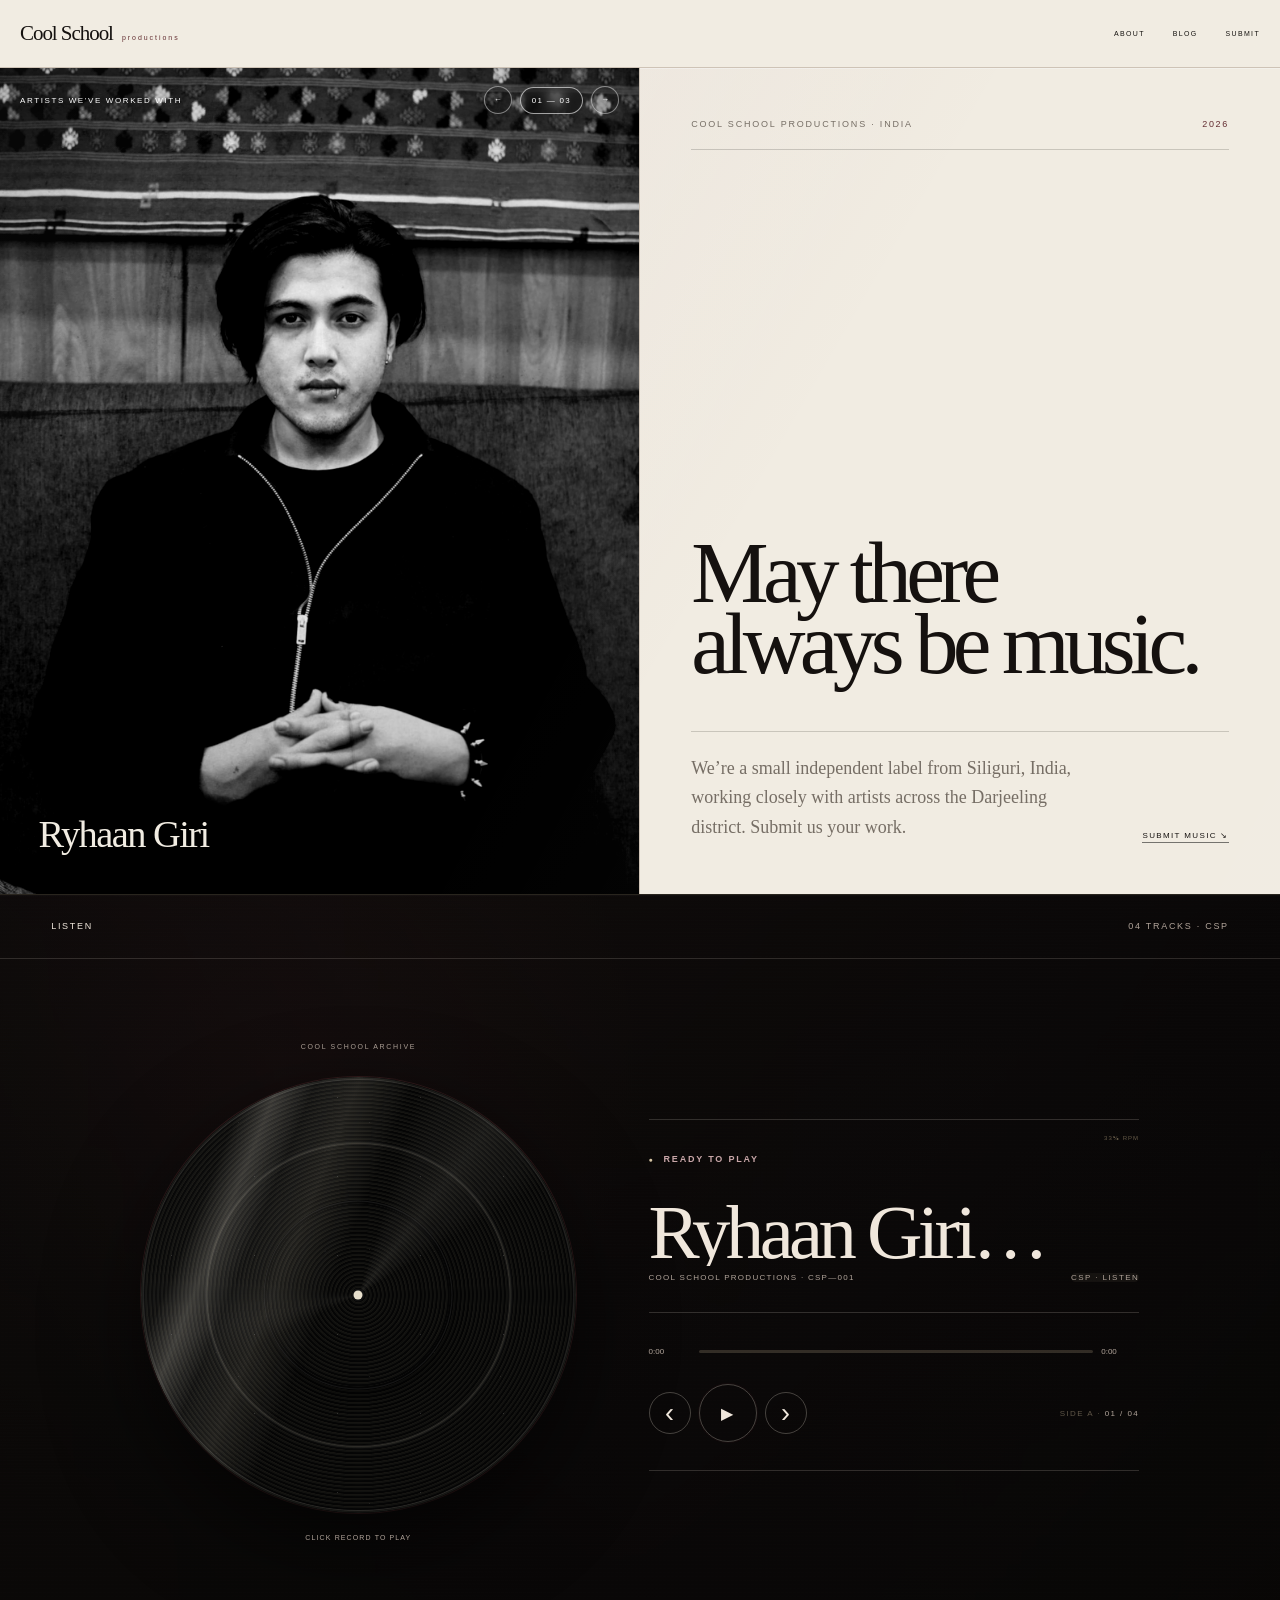
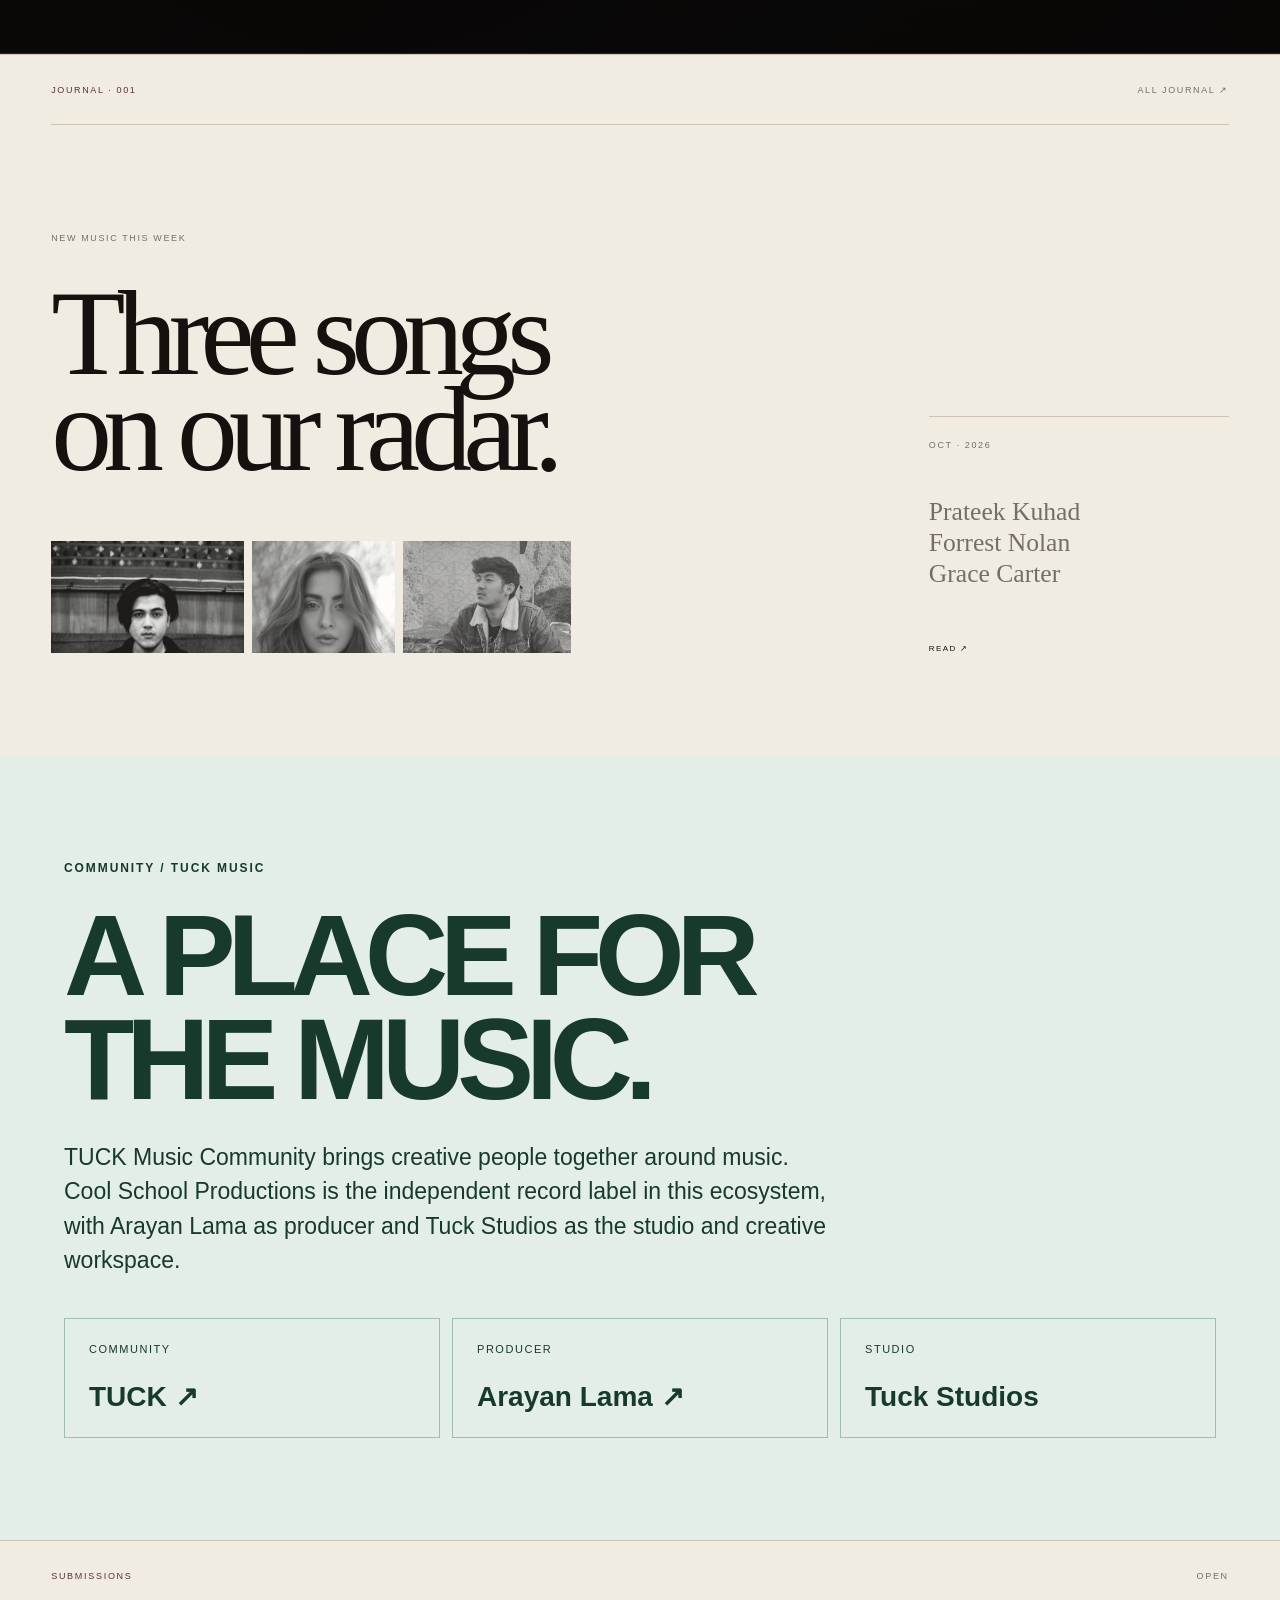
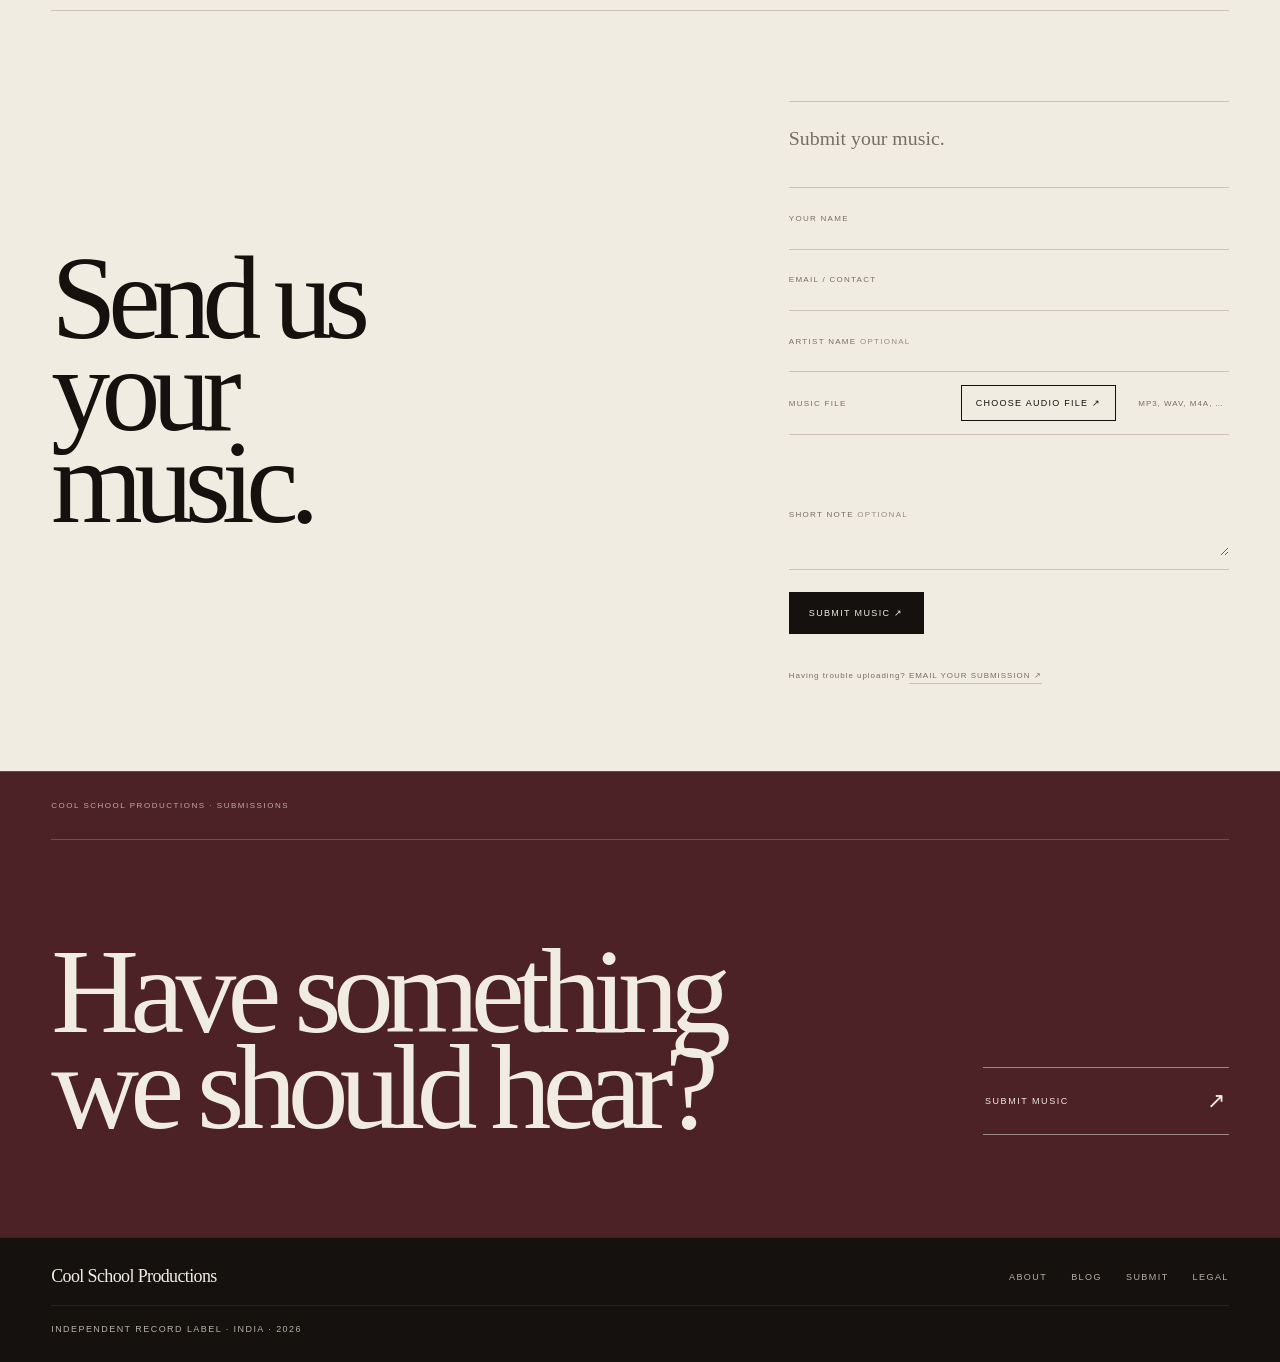
==== commit e481be8e: "Update CSP player track count and Ryhaan Papi title" ====
--- a/index.html
+++ b/index.html
@@ -2,6 +2,6 @@
 <header><a class="brand" href="index.html"><span>Cool School</span><small>productions</small></a><button id="menu" aria-label="Open menu" aria-expanded="false" aria-controls="site-nav">MENU</button><nav id="site-nav"><a href="about.html">ABOUT</a><a href="blog.html">BLOG</a><a href="submissions.html">SUBMIT</a></nav></header>
 <main><section class="opening" id="intro"><div class="opening-mark hero-showcase" id="artists" aria-label="Artists we have worked with"><div class="showcase-hint"><span>ARTISTS WE’VE WORKED WITH</span><div class="hero-nav"><button class="hero-prev" type="button" aria-label="Previous artist">←</button><b class="hero-count" aria-live="polite">01 — 03</b><button class="hero-next" type="button" aria-label="Next artist">→</button></div></div><div class="hero-track"><figure class="artist-link artist-ryhaan" data-track="0" tabindex="0" role="link"><img decoding="async" src="assets/ryhaan-giri.jpg" alt="Ryhaan Giri"><figcaption>Ryhaan Giri</figcaption></figure><figure class="artist-link artist-madhura" data-track="1" tabindex="0" role="link"><img decoding="async" src="assets/madhura-naik.png" alt="Madhura Naik"><figcaption>Madhura Naik</figcaption></figure><figure class="artist-link artist-mellow" data-track="2" tabindex="0" role="link"><img decoding="async" src="assets/mellow-gyatso.jpeg" alt="Mellow Gyatso"><figcaption>Mellow Gyatso</figcaption></figure></div></div><div class="opening-message"><div class="hero-statement-top"><p class="kicker">COOL SCHOOL PRODUCTIONS · INDIA</p><span>2026</span></div><div class="hero-statement-body"><h1>May there<br>always be music.</h1><div class="hero-statement-foot"><p class="prayer">We’re a small independent label from Siliguri, India, working closely with artists across the Darjeeling district. Submit us your work.</p><a href="#submit">SUBMIT MUSIC ↘</a></div></div></div></section>
 
-<section class="video-gallery discover-full vinyl-discover vinyl-mode" id="discover"><div class="discover-label"><span>LISTEN</span><b>03 ARTISTS · CSP</b></div><div class="vinyl-atmosphere" aria-hidden="true"></div><div class="vinyl-audio-view" aria-label="Vinyl player"><div class="audio-record-wrap"><div class="audio-record" role="button" tabindex="0" aria-label="Play Ryhaan Giri"><div class="audio-art" style="background-image:url('https://i.ytimg.com/vi/rxdvPtSi1rs/maxresdefault.jpg')"></div><span class="audio-spindle"></span></div></div><div class="audio-deck"><div class="audio-kicker" aria-live="polite">READY TO PLAY</div><div class="audio-heading"><div><h2>Ryhaan Giri</h2><p class="audio-subtitle">COOL SCHOOL PRODUCTIONS · CSP—001</p></div><span class="playing-badge">CSP · LISTEN</span></div><div class="audio-progress"><span class="audio-time current">0:00</span><input class="audio-range" type="range" min="0" max="1000" value="0" aria-label="Playback position"><span class="audio-time duration">0:00</span></div><div class="audio-bottom"><div class="audio-controls"><button class="audio-prev" aria-label="Previous track">‹</button><button class="audio-play" aria-label="Play Ryhaan Giri">▶</button><button class="audio-next" aria-label="Next track">›</button></div><div class="audio-track-count" aria-live="polite">01 / 03</div></div></div></div></section><section class="home-journal"><div class="home-journal-top"><span>JOURNAL · 001</span><a href="blog.html">ALL JOURNAL ↗</a></div><a class="home-journal-feature" href="blog-new-music-this-week.html"><div class="home-journal-lead"><span>NEW MUSIC THIS WEEK</span><h2>Three songs<br>on our radar.</h2><div class="journal-image-strip" aria-hidden="true"><img src="assets/ryhaan-giri.jpg" alt=""><img src="assets/madhura-naik.png" alt=""><img src="assets/mellow-gyatso.jpeg" alt=""></div></div><div class="home-journal-meta"><span>OCT · 2026</span><p>Prateek Kuhad<br>Forrest Nolan<br>Grace Carter</p><b>READ ↗</b></div></a></section><section id="tuck-music" class="csp-tuck-music" aria-labelledby="csp-tuck-heading"><span class="csp-tuck-kicker">COMMUNITY / TUCK MUSIC</span><h2 id="csp-tuck-heading">A PLACE FOR<br/>THE MUSIC.</h2><p>TUCK Music Community brings creative people together around music. Cool School Productions is the independent record label in this ecosystem, with Arayan Lama as producer and Tuck Studios as the studio and creative workspace.</p><div class="csp-tuck-grid"><a href="https://www.tuckshop.in/#music-community" target="_blank" rel="noopener noreferrer"><small>COMMUNITY</small><strong>TUCK ↗</strong></a><a href="https://arayan-lama.arayanlama19.workers.dev/" target="_blank" rel="noopener noreferrer"><small>PRODUCER</small><strong>Arayan Lama ↗</strong></a><div><small>STUDIO</small><strong>Tuck Studios</strong></div></div></section><section class="submission-only" id="submit"><div class="submission-only-label"><span>SUBMISSIONS</span><span>OPEN</span></div><div class="submission-only-grid"><h2>Send us<br>your music.</h2><div class="submission-only-info"><p>Submit your music.</p><form class="submission-form" data-submission-form><div class="submission-fields"><label><span>YOUR NAME</span><input name="name" type="text" autocomplete="name" maxlength="100" required></label><label><span>EMAIL / CONTACT</span><input name="contact" type="text" autocomplete="email" maxlength="160" required></label><label><span>ARTIST NAME <i>OPTIONAL</i></span><input name="artist" type="text" maxlength="120"></label><label class="submission-upload"><span>MUSIC FILE</span><input name="music_file" type="file" accept="audio/mpeg,audio/wav,audio/x-wav,audio/mp4,audio/x-m4a,audio/aac,audio/flac,.mp3,.wav,.m4a,.aac,.flac" required><b>CHOOSE AUDIO FILE ↗</b><small data-file-name>MP3, WAV, M4A, AAC OR FLAC · MAX 50 MB</small></label><label class="submission-note"><span>SHORT NOTE <i>OPTIONAL</i></span><textarea name="note" rows="3" maxlength="1000"></textarea></label></div><button type="submit">SUBMIT MUSIC ↗</button><p class="submission-status" role="status" aria-live="polite"></p><p class="submission-fallback">Having trouble uploading? <a href="mailto:coolschoolproduction@gmail.com?subject=Music%20Submission">EMAIL YOUR SUBMISSION ↗</a></p></form></div></div></section><section class="end-cta"><span>COOL SCHOOL PRODUCTIONS · SUBMISSIONS</span><div class="end-cta-row"><h2>Have something<br>we should hear?</h2><a href="#submit"><span>SUBMIT MUSIC</span><b>↗</b></a></div></section></main>
+<section class="video-gallery discover-full vinyl-discover vinyl-mode" id="discover"><div class="discover-label"><span>LISTEN</span><b>04 TRACKS · CSP</b></div><div class="vinyl-atmosphere" aria-hidden="true"></div><div class="vinyl-audio-view" aria-label="Vinyl player"><div class="audio-record-wrap"><div class="audio-record" role="button" tabindex="0" aria-label="Play Ryhaan Giri"><div class="audio-art" style="background-image:url('https://i.ytimg.com/vi/rxdvPtSi1rs/maxresdefault.jpg')"></div><span class="audio-spindle"></span></div></div><div class="audio-deck"><div class="audio-kicker" aria-live="polite">READY TO PLAY</div><div class="audio-heading"><div><h2>Ryhaan Giri — Papi</h2><p class="audio-subtitle">COOL SCHOOL PRODUCTIONS · CSP—001</p></div><span class="playing-badge">CSP · LISTEN</span></div><div class="audio-progress"><span class="audio-time current">0:00</span><input class="audio-range" type="range" min="0" max="1000" value="0" aria-label="Playback position"><span class="audio-time duration">0:00</span></div><div class="audio-bottom"><div class="audio-controls"><button class="audio-prev" aria-label="Previous track">‹</button><button class="audio-play" aria-label="Play Ryhaan Giri">▶</button><button class="audio-next" aria-label="Next track">›</button></div><div class="audio-track-count" aria-live="polite">01 / 04</div></div></div></div></section><section class="home-journal"><div class="home-journal-top"><span>JOURNAL · 001</span><a href="blog.html">ALL JOURNAL ↗</a></div><a class="home-journal-feature" href="blog-new-music-this-week.html"><div class="home-journal-lead"><span>NEW MUSIC THIS WEEK</span><h2>Three songs<br>on our radar.</h2><div class="journal-image-strip" aria-hidden="true"><img src="assets/ryhaan-giri.jpg" alt=""><img src="assets/madhura-naik.png" alt=""><img src="assets/mellow-gyatso.jpeg" alt=""></div></div><div class="home-journal-meta"><span>OCT · 2026</span><p>Prateek Kuhad<br>Forrest Nolan<br>Grace Carter</p><b>READ ↗</b></div></a></section><section id="tuck-music" class="csp-tuck-music" aria-labelledby="csp-tuck-heading"><span class="csp-tuck-kicker">COMMUNITY / TUCK MUSIC</span><h2 id="csp-tuck-heading">A PLACE FOR<br/>THE MUSIC.</h2><p>TUCK Music Community brings creative people together around music. Cool School Productions is the independent record label in this ecosystem, with Arayan Lama as producer and Tuck Studios as the studio and creative workspace.</p><div class="csp-tuck-grid"><a href="https://www.tuckshop.in/#music-community" target="_blank" rel="noopener noreferrer"><small>COMMUNITY</small><strong>TUCK ↗</strong></a><a href="https://arayan-lama.arayanlama19.workers.dev/" target="_blank" rel="noopener noreferrer"><small>PRODUCER</small><strong>Arayan Lama ↗</strong></a><div><small>STUDIO</small><strong>Tuck Studios</strong></div></div></section><section class="submission-only" id="submit"><div class="submission-only-label"><span>SUBMISSIONS</span><span>OPEN</span></div><div class="submission-only-grid"><h2>Send us<br>your music.</h2><div class="submission-only-info"><p>Submit your music.</p><form class="submission-form" data-submission-form><div class="submission-fields"><label><span>YOUR NAME</span><input name="name" type="text" autocomplete="name" maxlength="100" required></label><label><span>EMAIL / CONTACT</span><input name="contact" type="text" autocomplete="email" maxlength="160" required></label><label><span>ARTIST NAME <i>OPTIONAL</i></span><input name="artist" type="text" maxlength="120"></label><label class="submission-upload"><span>MUSIC FILE</span><input name="music_file" type="file" accept="audio/mpeg,audio/wav,audio/x-wav,audio/mp4,audio/x-m4a,audio/aac,audio/flac,.mp3,.wav,.m4a,.aac,.flac" required><b>CHOOSE AUDIO FILE ↗</b><small data-file-name>MP3, WAV, M4A, AAC OR FLAC · MAX 50 MB</small></label><label class="submission-note"><span>SHORT NOTE <i>OPTIONAL</i></span><textarea name="note" rows="3" maxlength="1000"></textarea></label></div><button type="submit">SUBMIT MUSIC ↗</button><p class="submission-status" role="status" aria-live="polite"></p><p class="submission-fallback">Having trouble uploading? <a href="mailto:coolschoolproduction@gmail.com?subject=Music%20Submission">EMAIL YOUR SUBMISSION ↗</a></p></form></div></div></section><section class="end-cta"><span>COOL SCHOOL PRODUCTIONS · SUBMISSIONS</span><div class="end-cta-row"><h2>Have something<br>we should hear?</h2><a href="#submit"><span>SUBMIT MUSIC</span><b>↗</b></a></div></section></main>
 <footer class="site-footer simple-footer"><a class="simple-footer-brand" href="index.html">Cool School Productions</a><div class="simple-footer-links"><a href="about.html">ABOUT</a><a href="blog.html">BLOG</a><a href="submissions.html">SUBMIT</a><a href="legal.html">LEGAL</a></div><span class="simple-footer-meta">INDEPENDENT RECORD LABEL · INDIA · <span id="year"></span></span></footer>
 <script src="script.js"></script></body></html>
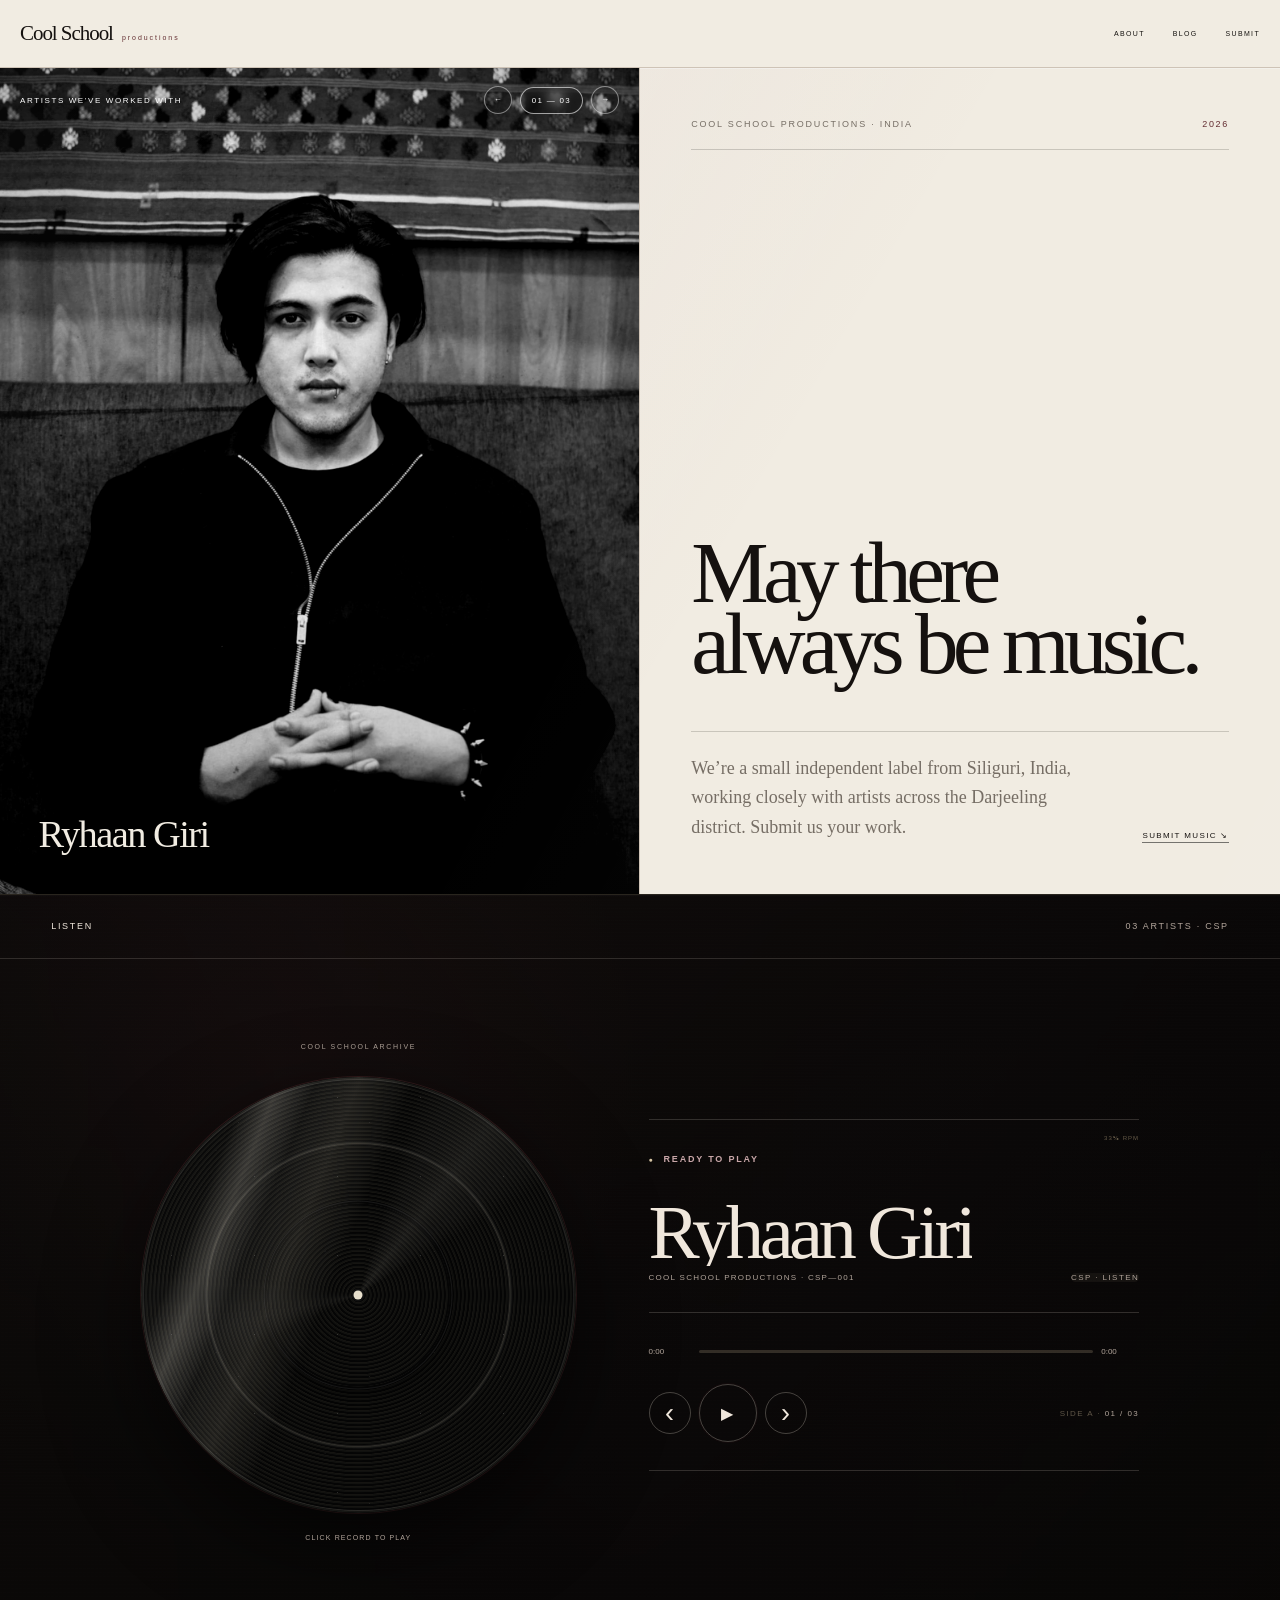
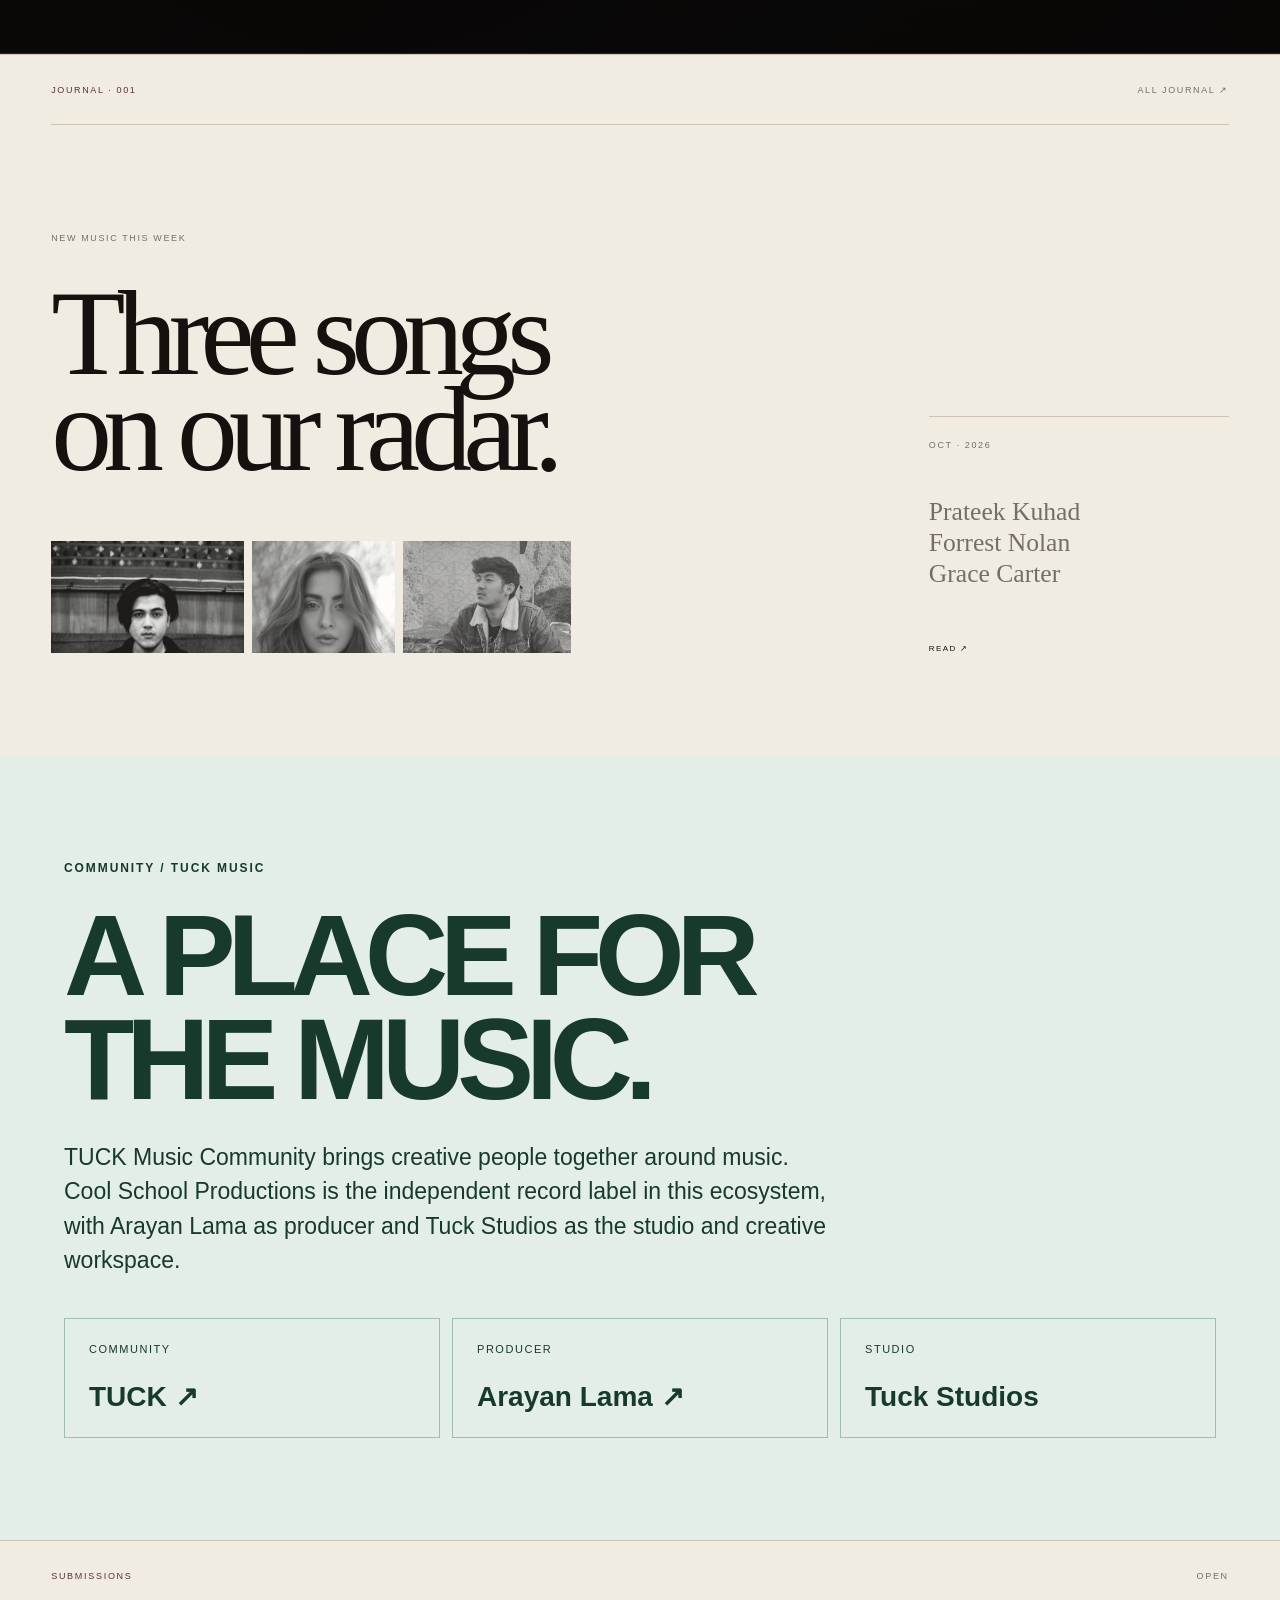
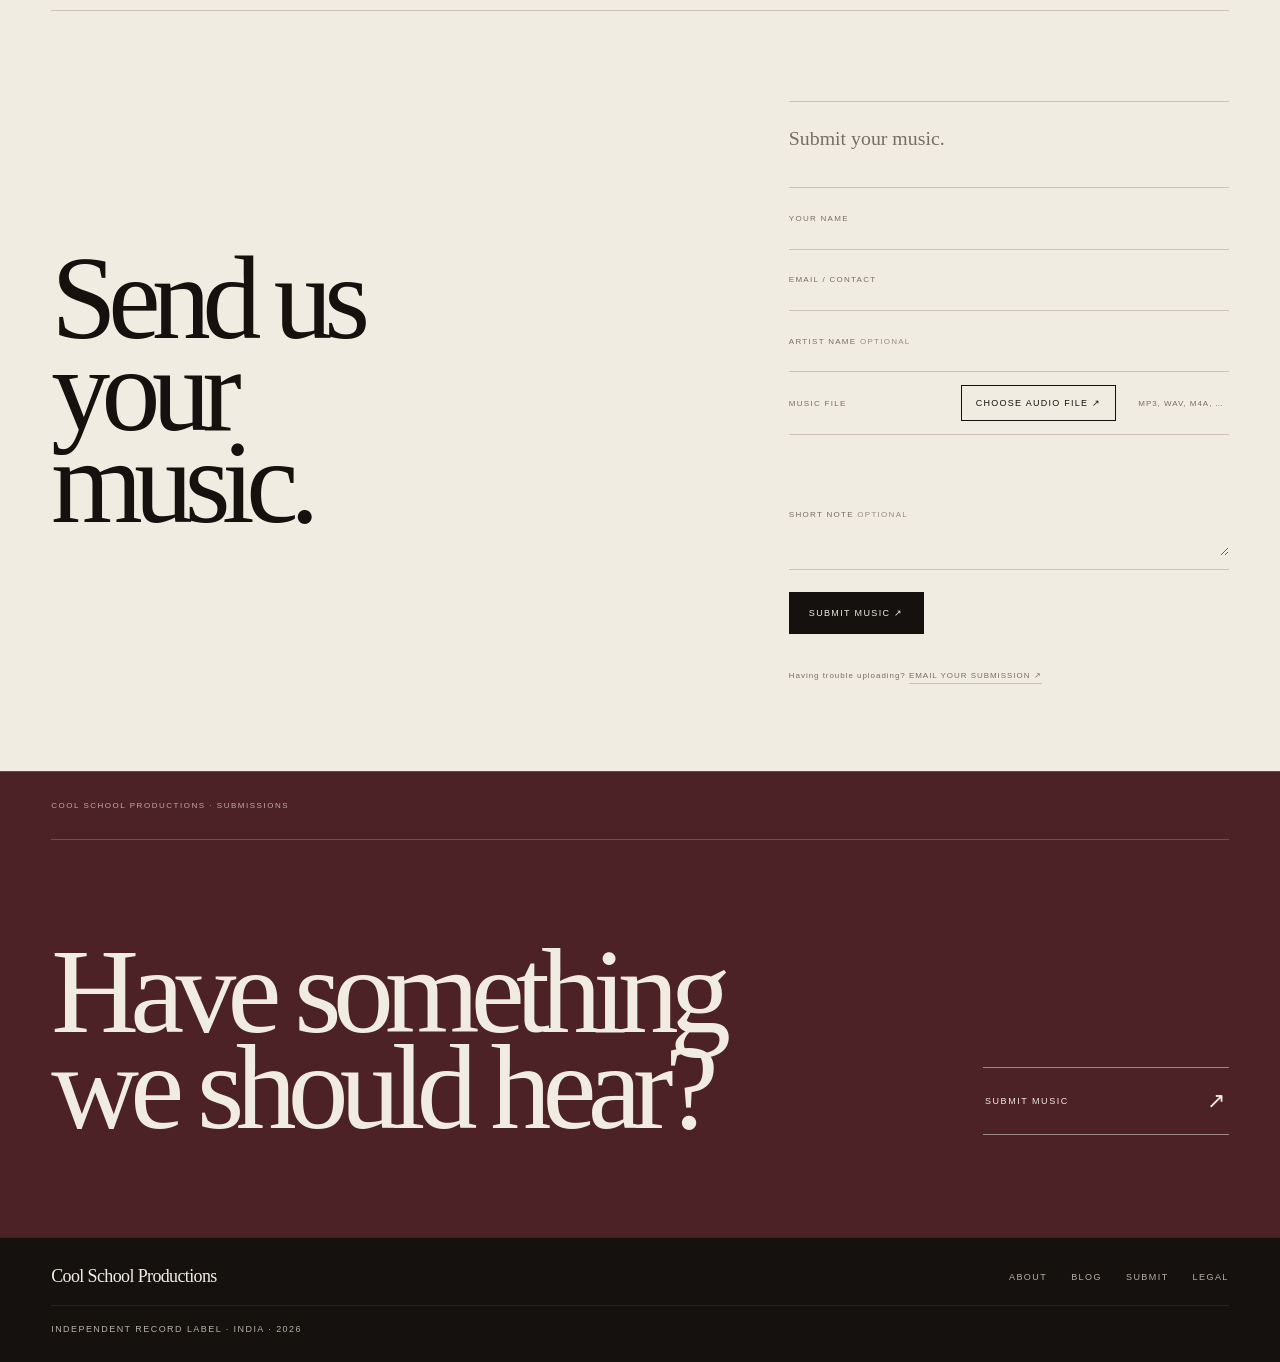
==== commit e5689df5: "Revert previous CSP music player changes" ====
--- a/index.html
+++ b/index.html
@@ -2,6 +2,6 @@
 <header><a class="brand" href="index.html"><span>Cool School</span><small>productions</small></a><button id="menu" aria-label="Open menu" aria-expanded="false" aria-controls="site-nav">MENU</button><nav id="site-nav"><a href="about.html">ABOUT</a><a href="blog.html">BLOG</a><a href="submissions.html">SUBMIT</a></nav></header>
 <main><section class="opening" id="intro"><div class="opening-mark hero-showcase" id="artists" aria-label="Artists we have worked with"><div class="showcase-hint"><span>ARTISTS WE’VE WORKED WITH</span><div class="hero-nav"><button class="hero-prev" type="button" aria-label="Previous artist">←</button><b class="hero-count" aria-live="polite">01 — 03</b><button class="hero-next" type="button" aria-label="Next artist">→</button></div></div><div class="hero-track"><figure class="artist-link artist-ryhaan" data-track="0" tabindex="0" role="link"><img decoding="async" src="assets/ryhaan-giri.jpg" alt="Ryhaan Giri"><figcaption>Ryhaan Giri</figcaption></figure><figure class="artist-link artist-madhura" data-track="1" tabindex="0" role="link"><img decoding="async" src="assets/madhura-naik.png" alt="Madhura Naik"><figcaption>Madhura Naik</figcaption></figure><figure class="artist-link artist-mellow" data-track="2" tabindex="0" role="link"><img decoding="async" src="assets/mellow-gyatso.jpeg" alt="Mellow Gyatso"><figcaption>Mellow Gyatso</figcaption></figure></div></div><div class="opening-message"><div class="hero-statement-top"><p class="kicker">COOL SCHOOL PRODUCTIONS · INDIA</p><span>2026</span></div><div class="hero-statement-body"><h1>May there<br>always be music.</h1><div class="hero-statement-foot"><p class="prayer">We’re a small independent label from Siliguri, India, working closely with artists across the Darjeeling district. Submit us your work.</p><a href="#submit">SUBMIT MUSIC ↘</a></div></div></div></section>
 
-<section class="video-gallery discover-full vinyl-discover vinyl-mode" id="discover"><div class="discover-label"><span>LISTEN</span><b>04 TRACKS · CSP</b></div><div class="vinyl-atmosphere" aria-hidden="true"></div><div class="vinyl-audio-view" aria-label="Vinyl player"><div class="audio-record-wrap"><div class="audio-record" role="button" tabindex="0" aria-label="Play Ryhaan Giri"><div class="audio-art" style="background-image:url('https://i.ytimg.com/vi/rxdvPtSi1rs/maxresdefault.jpg')"></div><span class="audio-spindle"></span></div></div><div class="audio-deck"><div class="audio-kicker" aria-live="polite">READY TO PLAY</div><div class="audio-heading"><div><h2>Ryhaan Giri — Papi</h2><p class="audio-subtitle">COOL SCHOOL PRODUCTIONS · CSP—001</p></div><span class="playing-badge">CSP · LISTEN</span></div><div class="audio-progress"><span class="audio-time current">0:00</span><input class="audio-range" type="range" min="0" max="1000" value="0" aria-label="Playback position"><span class="audio-time duration">0:00</span></div><div class="audio-bottom"><div class="audio-controls"><button class="audio-prev" aria-label="Previous track">‹</button><button class="audio-play" aria-label="Play Ryhaan Giri">▶</button><button class="audio-next" aria-label="Next track">›</button></div><div class="audio-track-count" aria-live="polite">01 / 04</div></div></div></div></section><section class="home-journal"><div class="home-journal-top"><span>JOURNAL · 001</span><a href="blog.html">ALL JOURNAL ↗</a></div><a class="home-journal-feature" href="blog-new-music-this-week.html"><div class="home-journal-lead"><span>NEW MUSIC THIS WEEK</span><h2>Three songs<br>on our radar.</h2><div class="journal-image-strip" aria-hidden="true"><img src="assets/ryhaan-giri.jpg" alt=""><img src="assets/madhura-naik.png" alt=""><img src="assets/mellow-gyatso.jpeg" alt=""></div></div><div class="home-journal-meta"><span>OCT · 2026</span><p>Prateek Kuhad<br>Forrest Nolan<br>Grace Carter</p><b>READ ↗</b></div></a></section><section id="tuck-music" class="csp-tuck-music" aria-labelledby="csp-tuck-heading"><span class="csp-tuck-kicker">COMMUNITY / TUCK MUSIC</span><h2 id="csp-tuck-heading">A PLACE FOR<br/>THE MUSIC.</h2><p>TUCK Music Community brings creative people together around music. Cool School Productions is the independent record label in this ecosystem, with Arayan Lama as producer and Tuck Studios as the studio and creative workspace.</p><div class="csp-tuck-grid"><a href="https://www.tuckshop.in/#music-community" target="_blank" rel="noopener noreferrer"><small>COMMUNITY</small><strong>TUCK ↗</strong></a><a href="https://arayan-lama.arayanlama19.workers.dev/" target="_blank" rel="noopener noreferrer"><small>PRODUCER</small><strong>Arayan Lama ↗</strong></a><div><small>STUDIO</small><strong>Tuck Studios</strong></div></div></section><section class="submission-only" id="submit"><div class="submission-only-label"><span>SUBMISSIONS</span><span>OPEN</span></div><div class="submission-only-grid"><h2>Send us<br>your music.</h2><div class="submission-only-info"><p>Submit your music.</p><form class="submission-form" data-submission-form><div class="submission-fields"><label><span>YOUR NAME</span><input name="name" type="text" autocomplete="name" maxlength="100" required></label><label><span>EMAIL / CONTACT</span><input name="contact" type="text" autocomplete="email" maxlength="160" required></label><label><span>ARTIST NAME <i>OPTIONAL</i></span><input name="artist" type="text" maxlength="120"></label><label class="submission-upload"><span>MUSIC FILE</span><input name="music_file" type="file" accept="audio/mpeg,audio/wav,audio/x-wav,audio/mp4,audio/x-m4a,audio/aac,audio/flac,.mp3,.wav,.m4a,.aac,.flac" required><b>CHOOSE AUDIO FILE ↗</b><small data-file-name>MP3, WAV, M4A, AAC OR FLAC · MAX 50 MB</small></label><label class="submission-note"><span>SHORT NOTE <i>OPTIONAL</i></span><textarea name="note" rows="3" maxlength="1000"></textarea></label></div><button type="submit">SUBMIT MUSIC ↗</button><p class="submission-status" role="status" aria-live="polite"></p><p class="submission-fallback">Having trouble uploading? <a href="mailto:coolschoolproduction@gmail.com?subject=Music%20Submission">EMAIL YOUR SUBMISSION ↗</a></p></form></div></div></section><section class="end-cta"><span>COOL SCHOOL PRODUCTIONS · SUBMISSIONS</span><div class="end-cta-row"><h2>Have something<br>we should hear?</h2><a href="#submit"><span>SUBMIT MUSIC</span><b>↗</b></a></div></section></main>
+<section class="video-gallery discover-full vinyl-discover vinyl-mode" id="discover"><div class="discover-label"><span>LISTEN</span><b>03 ARTISTS · CSP</b></div><div class="vinyl-atmosphere" aria-hidden="true"></div><div class="vinyl-audio-view" aria-label="Vinyl player"><div class="audio-record-wrap"><div class="audio-record" role="button" tabindex="0" aria-label="Play Ryhaan Giri"><div class="audio-art" style="background-image:url('https://i.ytimg.com/vi/rxdvPtSi1rs/maxresdefault.jpg')"></div><span class="audio-spindle"></span></div></div><div class="audio-deck"><div class="audio-kicker" aria-live="polite">READY TO PLAY</div><div class="audio-heading"><div><h2>Ryhaan Giri</h2><p class="audio-subtitle">COOL SCHOOL PRODUCTIONS · CSP—001</p></div><span class="playing-badge">CSP · LISTEN</span></div><div class="audio-progress"><span class="audio-time current">0:00</span><input class="audio-range" type="range" min="0" max="1000" value="0" aria-label="Playback position"><span class="audio-time duration">0:00</span></div><div class="audio-bottom"><div class="audio-controls"><button class="audio-prev" aria-label="Previous track">‹</button><button class="audio-play" aria-label="Play Ryhaan Giri">▶</button><button class="audio-next" aria-label="Next track">›</button></div><div class="audio-track-count" aria-live="polite">01 / 03</div></div></div></div></section><section class="home-journal"><div class="home-journal-top"><span>JOURNAL · 001</span><a href="blog.html">ALL JOURNAL ↗</a></div><a class="home-journal-feature" href="blog-new-music-this-week.html"><div class="home-journal-lead"><span>NEW MUSIC THIS WEEK</span><h2>Three songs<br>on our radar.</h2><div class="journal-image-strip" aria-hidden="true"><img src="assets/ryhaan-giri.jpg" alt=""><img src="assets/madhura-naik.png" alt=""><img src="assets/mellow-gyatso.jpeg" alt=""></div></div><div class="home-journal-meta"><span>OCT · 2026</span><p>Prateek Kuhad<br>Forrest Nolan<br>Grace Carter</p><b>READ ↗</b></div></a></section><section id="tuck-music" class="csp-tuck-music" aria-labelledby="csp-tuck-heading"><span class="csp-tuck-kicker">COMMUNITY / TUCK MUSIC</span><h2 id="csp-tuck-heading">A PLACE FOR<br/>THE MUSIC.</h2><p>TUCK Music Community brings creative people together around music. Cool School Productions is the independent record label in this ecosystem, with Arayan Lama as producer and Tuck Studios as the studio and creative workspace.</p><div class="csp-tuck-grid"><a href="https://www.tuckshop.in/#music-community" target="_blank" rel="noopener noreferrer"><small>COMMUNITY</small><strong>TUCK ↗</strong></a><a href="https://arayan-lama.arayanlama19.workers.dev/" target="_blank" rel="noopener noreferrer"><small>PRODUCER</small><strong>Arayan Lama ↗</strong></a><div><small>STUDIO</small><strong>Tuck Studios</strong></div></div></section><section class="submission-only" id="submit"><div class="submission-only-label"><span>SUBMISSIONS</span><span>OPEN</span></div><div class="submission-only-grid"><h2>Send us<br>your music.</h2><div class="submission-only-info"><p>Submit your music.</p><form class="submission-form" data-submission-form><div class="submission-fields"><label><span>YOUR NAME</span><input name="name" type="text" autocomplete="name" maxlength="100" required></label><label><span>EMAIL / CONTACT</span><input name="contact" type="text" autocomplete="email" maxlength="160" required></label><label><span>ARTIST NAME <i>OPTIONAL</i></span><input name="artist" type="text" maxlength="120"></label><label class="submission-upload"><span>MUSIC FILE</span><input name="music_file" type="file" accept="audio/mpeg,audio/wav,audio/x-wav,audio/mp4,audio/x-m4a,audio/aac,audio/flac,.mp3,.wav,.m4a,.aac,.flac" required><b>CHOOSE AUDIO FILE ↗</b><small data-file-name>MP3, WAV, M4A, AAC OR FLAC · MAX 50 MB</small></label><label class="submission-note"><span>SHORT NOTE <i>OPTIONAL</i></span><textarea name="note" rows="3" maxlength="1000"></textarea></label></div><button type="submit">SUBMIT MUSIC ↗</button><p class="submission-status" role="status" aria-live="polite"></p><p class="submission-fallback">Having trouble uploading? <a href="mailto:coolschoolproduction@gmail.com?subject=Music%20Submission">EMAIL YOUR SUBMISSION ↗</a></p></form></div></div></section><section class="end-cta"><span>COOL SCHOOL PRODUCTIONS · SUBMISSIONS</span><div class="end-cta-row"><h2>Have something<br>we should hear?</h2><a href="#submit"><span>SUBMIT MUSIC</span><b>↗</b></a></div></section></main>
 <footer class="site-footer simple-footer"><a class="simple-footer-brand" href="index.html">Cool School Productions</a><div class="simple-footer-links"><a href="about.html">ABOUT</a><a href="blog.html">BLOG</a><a href="submissions.html">SUBMIT</a><a href="legal.html">LEGAL</a></div><span class="simple-footer-meta">INDEPENDENT RECORD LABEL · INDIA · <span id="year"></span></span></footer>
 <script src="script.js"></script></body></html>
